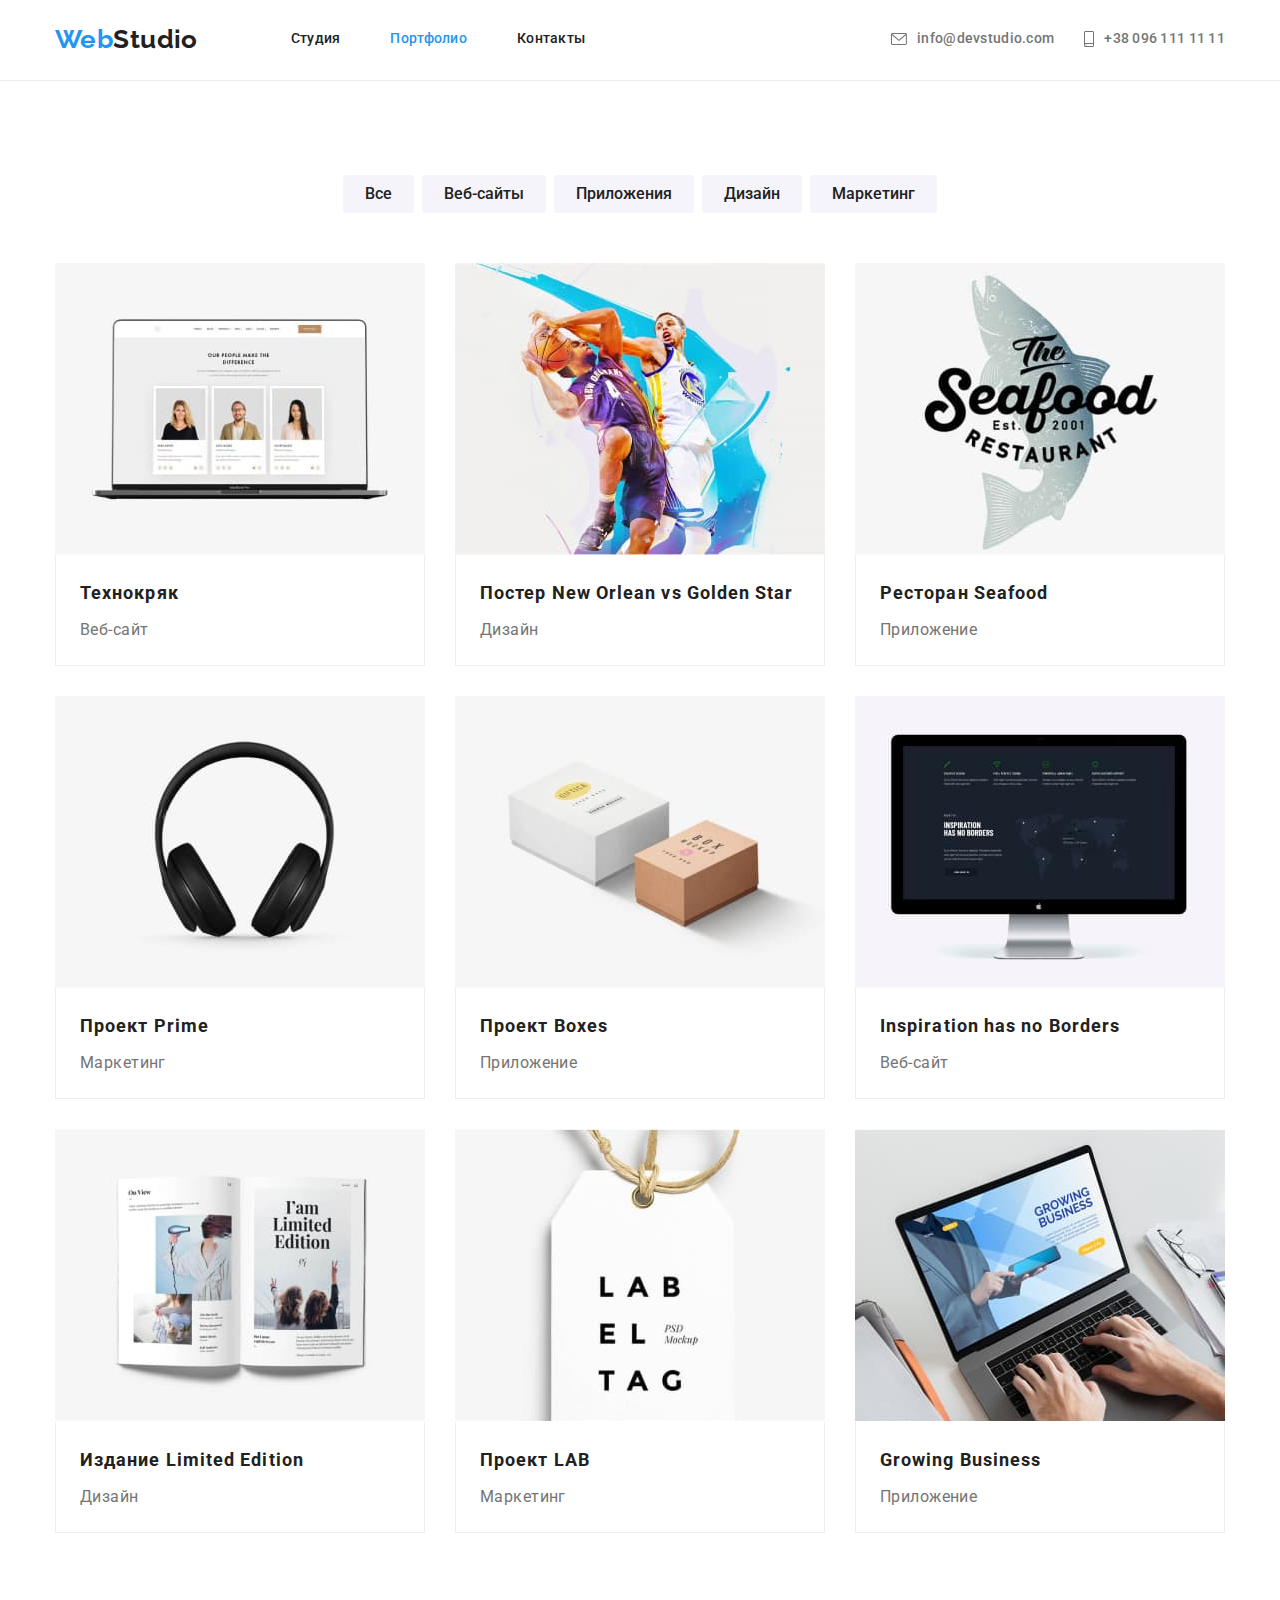
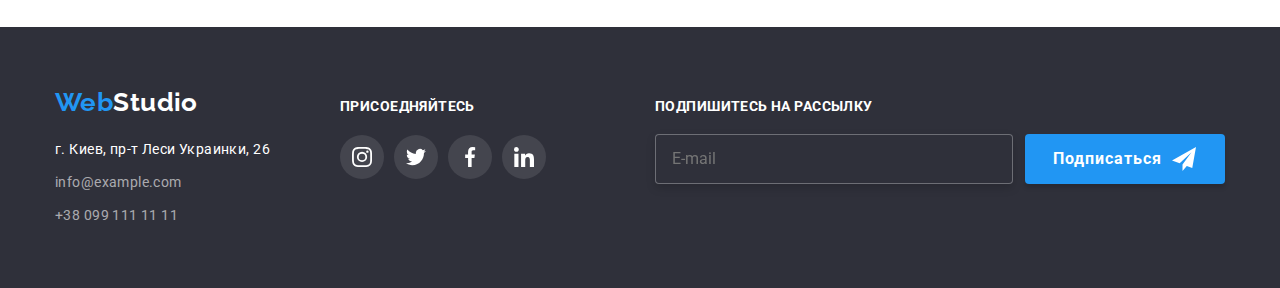
==== portfolio.html @ c21faefc "repo created" ====
<!DOCTYPE html>
<html lang="en">
  <head>
    <meta charset="UTF-8" />
    <meta http-equiv="X-UA-Compatible" content="IE=edge" />
    <meta name="viewport" content="width=device-width, initial-scale=1.0" />
    <title>Portfolio</title>
    <link
      href="https://fonts.googleapis.com/css2?family=Raleway:wght@700&family=Roboto:wght@400;500;700;900&display=swap"
      rel="stylesheet"
    />
    <link rel="preconnect" href="https://fonts.googleapis.com" />
    <link rel="preconnect" href="https://fonts.gstatic.com" crossorigin />
    <!-- Сначала нормализатор -->
    <link
      rel="stylesheet"
      href="https://cdnjs.cloudflare.com/ajax/libs/modern-normalize/1.1.0/modern-normalize.min.css"
    />
    <!-- Потом пользовательсткие стили -->
    <link rel="stylesheet" href="./css/styles.css" />
  </head>

  <body>
    <header class="header brd">
      <div class="intro container">
        <nav class="nav">
          <a class="studio-logo link" href="./index.html"
            ><span class="web-effect">Web</span>Studio</a
          >
          <ul class="list-nav">
            <li class="item-nav">
              <a class="studio-nav link" href="./index.html">Студия</a>
            </li>

            <li class="item-nav">
              <a class="studio-nav link current" href="./portfolio.html">Портфолио</a>
            </li>
            <li class="item-nav"><a class="studio-nav link" href="">Контакты</a></li>
          </ul>
        </nav>

        <ul class="list contacts">
          <li class="item contacts">
            <a href="mailto:info@devstudio.com" class="link contacts pseudo">
              <svg class="link-icon envlp" width="16px" height="12px">
                <use href="./images/svg/webstudio-icons-optimized.svg#icon-envelope"></use></svg
              >info@devstudio.com
            </a>
          </li>

          <li class="item contacts">
            <a href="tel:+380961111111" class="link contacts pseudo">
              <svg class="link-icon smrtphone" width="10px" height="16px">
                <use href="./images/svg/webstudio-icons-optimized.svg#icon-smartphone"></use></svg
              >+38 096 111 11 11
            </a>
          </li>
        </ul>
      </div>
    </header>

    <main>
      <section class="portfolio">
        <div class="container">
          <h1 class="portfolio-title visually-hidden">Projects filter</h1>

          <ul class="projects-filter list">
            <!--Projects Filter-->

            <li class="filter-item">
              <button class="filter-button" type="button">Все</button>
            </li>

            <li class="filter-item">
              <button class="filter-button" type="button">Веб-сайты</button>
            </li>

            <li class="filter-item">
              <button class="filter-button" type="button">Приложения</button>
            </li>

            <li class="filter-item">
              <button class="filter-button" type="button">Дизайн</button>
            </li>

            <li class="filter-item">
              <button class="filter-button" type="button">Маркетинг</button>
            </li>
          </ul>

          <ul class="projects list">
            <!--Projects Portfolio Titles-->

            <li class="item">
              <a href="" class="project-card link">
                <div class="prj-thumb">
                  <img src="./images/projects-links/proj1.jpg" alt="Технокряк" width="370" />
                  <div class="prj-dscrpt">
                    <p>
                      Ресурс предлагает комплексные предложения с разным уровнем функционала и
                      сервисов. Все это позволит посетителю получить исчерпывающие сведения о
                      компании или частном лице.
                    </p>
                  </div>
                </div>

                <div class="card-label">
                  <h2 class="title">Технокряк</h2>
                  <p class="project-unit">Веб-сайт</p>
                </div>
              </a>
            </li>

            <li class="item">
              <a class="project-card link" href="">
                <div class="prj-thumb">
                  <img
                    src="./images/projects-links/proj2.jpg"
                    alt="Постер New Orlean vs Golden Star"
                    width="370"
                  />
                  <div class="prj-dscrpt">
                    <p>
                      Lorem ipsum dolor sit amet consectetur adipisicing elit. Ullam culpa excepturi
                      illum? Nemo perspiciatis labore dicta, mollitia aut ullam atque dolore
                      corrupti odit nisi deleniti cumque tenetur consequuntur in rerum.
                    </p>
                  </div>
                </div>

                <div class="card-label">
                  <h2 class="title">Постер New Orlean vs Golden Star</h2>
                  <p class="project-unit">Дизайн</p>
                </div>
              </a>
            </li>

            <li class="item">
              <a class="project-card link" href="">
                <div class="prj-thumb">
                  <img src="./images/projects-links/proj3.jpg" alt="Ресторан Seafood" width="370" />
                  <div class="prj-dscrpt">
                    <p>
                      Lorem ipsum dolor sit amet consectetur adipisicing elit. Ullam culpa excepturi
                      illum? Nemo perspiciatis labore dicta, mollitia aut ullam atque dolore
                      corrupti odit nisi deleniti cumque tenetur consequuntur in rerum.
                    </p>
                  </div>
                </div>

                <div class="card-label">
                  <h2 class="title">Ресторан Seafood</h2>
                  <p class="project-unit">Приложение</p>
                </div>
              </a>
            </li>

            <li class="item">
              <a class="project-card link" href="">
                <div class="prj-thumb">
                  <img src="./images/projects-links/proj4.jpg" alt="Проект Prime" width="370" />
                  <div class="prj-dscrpt">
                    <p>
                      Lorem ipsum dolor sit amet consectetur adipisicing elit. Ullam culpa excepturi
                      illum? Nemo perspiciatis labore dicta, mollitia aut ullam atque dolore
                      corrupti odit nisi deleniti cumque tenetur consequuntur in rerum.
                    </p>
                  </div>
                </div>

                <div class="card-label">
                  <h2 class="title">Проект Prime</h2>
                  <p class="project-unit">Маркетинг</p>
                </div>
              </a>
            </li>

            <li class="item">
              <a class="project-card link" href="">
                <div class="prj-thumb">
                  <img src="./images/projects-links/proj5.jpg" alt="Проект Boxes" width="370" />
                  <div class="prj-dscrpt">
                    <p>
                      Lorem ipsum dolor sit amet consectetur adipisicing elit. Ullam culpa excepturi
                      illum? Nemo perspiciatis labore dicta, mollitia aut ullam atque dolore
                      corrupti odit nisi deleniti cumque tenetur consequuntur in rerum.
                    </p>
                  </div>
                </div>

                <div class="card-label">
                  <h2 class="title">Проект Boxes</h2>
                  <p class="project-unit">Приложение</p>
                </div>
              </a>
            </li>

            <li class="item">
              <a class="project-card link" href="">
                <div class="prj-thumb">
                  <img
                    src="./images/projects-links/proj6.jpg"
                    alt="Inspiration has no Borders"
                    width="370"
                  />
                  <div class="prj-dscrpt">
                    <p>
                      Lorem ipsum dolor sit amet consectetur adipisicing elit. Ullam culpa excepturi
                      illum? Nemo perspiciatis labore dicta, mollitia aut ullam atque dolore
                      corrupti odit nisi deleniti cumque tenetur consequuntur in rerum.
                    </p>
                  </div>
                </div>

                <div class="card-label">
                  <h2 class="title">Inspiration has no Borders</h2>
                  <p class="project-unit">Веб-сайт</p>
                </div>
              </a>
            </li>

            <li class="item">
              <a class="project-card link" href="">
                <div class="prj-thumb">
                  <img
                    src="./images/projects-links/proj7.jpg"
                    alt="Издание Limited Edition"
                    width="370"
                  />
                  <div class="prj-dscrpt">
                    <p>
                      Lorem ipsum dolor sit amet consectetur adipisicing elit. Ullam culpa excepturi
                      illum? Nemo perspiciatis labore dicta, mollitia aut ullam atque dolore
                      corrupti odit nisi deleniti cumque tenetur consequuntur in rerum.
                    </p>
                  </div>
                </div>

                <div class="card-label">
                  <h2 class="title">Издание Limited Edition</h2>
                  <p class="project-unit">Дизайн</p>
                </div>
              </a>
            </li>

            <li class="item">
              <a class="project-card link" href="">
                <div class="prj-thumb">
                  <img src="./images/projects-links/proj8.jpg" alt="Проект LAB" width="370" />
                  <div class="prj-dscrpt">
                    <p>
                      Lorem ipsum dolor sit amet consectetur adipisicing elit. Ullam culpa excepturi
                      illum? Nemo perspiciatis labore dicta, mollitia aut ullam atque dolore
                      corrupti odit nisi deleniti cumque tenetur consequuntur in rerum.
                    </p>
                  </div>
                </div>

                <div class="card-label">
                  <h2 class="title">Проект LAB</h2>
                  <p class="project-unit">Маркетинг</p>
                </div>
              </a>
            </li>

            <li class="item">
              <a class="project-card link" href="">
                <div class="prj-thumb">
                  <img src="./images/projects-links/proj9.jpg" alt="Growing Business" width="370" />
                  <div class="prj-dscrpt">
                    <p>
                      Lorem ipsum dolor sit amet consectetur adipisicing elit. Ullam culpa excepturi
                      illum? Nemo perspiciatis labore dicta, mollitia aut ullam atque dolore
                      corrupti odit nisi deleniti cumque tenetur consequuntur in rerum.
                    </p>
                  </div>
                </div>

                <div class="card-label">
                  <h2 class="title">Growing Business</h2>
                  <p class="project-unit">Приложение</p>
                </div>
              </a>
            </li>
          </ul>
        </div>
      </section>
    </main>

    <footer class="footer">
      <!--Футер - Наши контакты-->

      <div class="common container">
        <div class="address">
          <a class="studio-logo link" href="./index.html"
            ><span class="web-effect">Web</span>Studio</a
          >
          <address class="footer-address">
            <ul class="list">
              <li class="address-item">
                <a
                  class="studio-address link"
                  href="https://www.google.com/maps/place/бул.+Леси+Украинки,+26,+Киев,+02000"
                  target="_blank"
                  rel="noopener nofollow noreferrer"
                  >г. Киев, пр-т Леси Украинки, 26</a
                >
              </li>
              <li class="address-item">
                <a class="studio-contacts link" href="mailto:info@example.com">info@example.com</a>
              </li>
              <li class="address-item">
                <a class="studio-contacts link" href="tel:+380991111111">+38 099 111 11 11</a>
              </li>
            </ul>
          </address>
        </div>

        <div class="follow">
          <p class="follow-us">присоедняйтесь</p>
          <ul class="list social-netwrk">
            <li class="item social-netwrk">
              <a href="https://www.instagram.com" class="link social-netwrk">
                <svg class="link-icon inst">
                  <use href="./images/svg/webstudio-icons-optimized.svg#icon-instagram"></use>
                </svg>
              </a>
            </li>

            <li class="item social-netwrk">
              <a href="https://twitter.com" class="link social-netwrk">
                <svg class="link-icon twtr">
                  <use href="./images/svg/webstudio-icons-optimized.svg#icon-twitter"></use>
                </svg>
              </a>
            </li>

            <li class="item social-netwrk">
              <a href="https://www.facebook.com" class="link social-netwrk">
                <svg class="link-icon fb">
                  <use href="./images/svg/webstudio-icons-optimized.svg#icon-facebook"></use>
                </svg>
              </a>
            </li>

            <li class="item social-netwrk">
              <a href="https://www.linkedin.com" class="link social-netwrk">
                <svg class="link-icon lnkdin">
                  <use href="./images/svg/webstudio-icons-optimized.svg#icon-linkedin"></use>
                </svg>
              </a>
            </li>
          </ul>
        </div>

        <div class="sbscrb-container">
          <p>Подпишитесь на рассылку</p>

          <form action="javascript:void(0);" class="form-ftr">
            <label class="form-label sbscrb">
              <input
                class="sbscrb-input"
                action="#"
                type="email"
                name="email"
                placeholder="E-mail"
                autocomplete="off"
              />
            </label>

            <button class="order-button sbscrb" type="submit">
              <span class="sbscrb-icon">Подписаться</span>
              <svg class="sbscrb-svg">
                <use href="./images/svg/webstudio-icons-v-2-0-raw.svg#icon-send"></use>
              </svg>
            </button>
          </form>
        </div>
      </div>
    </footer>
    <script src="./js/modal.js"></script>
  </body>
</html>
---- css/styles.css ----
/* Цвет основного текста: #757575 */
/* Цвет титулов: #212121 */
/* Акцент: #2196F3 */
/* Цвет адрессных ссылок: #FFFFFF99 */
/* Основной цвет фона: #FFFFFF */
/* Цвет фона вторичный: #F5F4FA */
/* Минорный цвет фона: #EEEEEE */
/* Цвет фона Hero: #2f303a */
/* Белый: rgba(255, 255, 255, 1) */
/* Цвет фона Footer #2F303A */
/* Цвет фона Header #fff */
/* Цвет рамки хедера #ECECEC */
/* Цвет иконок #AFB1B8 */
/* Dropbox bgc rgba(0, 0, 0, 0.1) */
/* Modal bgc #FFFFFF */

:root {
  --timing-func: cubic-bezier(0.4, 0, 0.2, 1);
  --primary-text-color: #757575;
  --title-text-color: #212121;
  --accent-color: #2196f3;
  --addres-links-color: #ffffff99;
  --basic-backgroud-color: #ffffff;
  --background-color: #f5f4fa;
  --minor-bgc: #eeeeee;
  --hero-bgc: #2f303a;
  --footer-bgc: #2f303a;
  --white-color: #fff;
  --black-color: #212121;
  --header-bgc: #fff;
  --header-border-color: #ececec;
  --portfolio-card-box-nmbr-row: 3;
  --item-gap: 30px;
  --item-border-size: 1px;
  --card-shadow: 0px 1px 1px rgba(0, 0, 0, 0.12), 0px 4px 4px rgba(0, 0, 0, 0.06),
    1px 4px 6px rgba(0, 0, 0, 0.16);
  --team-list-item-shadow: 0px 1px 3px rgba(0, 0, 0, 0.12), 0px 1px 1px rgba(0, 0, 0, 0.14),
    0px 2px 1px rgba(0, 0, 0, 0.2);
  --team-item-n-row: 4;
  --icon-color: #afb1b8;
  --dropbox-bgc: rgba(0, 0, 0, 0.1);
  --modal-bgc: #ffffff;
}
body {
  font-family: 'Roboto', 'Tahoma', sans-serif;
  font-style: normal;
  font-size: 14px;
  letter-spacing: 0.03em;
  color: var(--primary-text-color);
  background-color: var(--basic-backgroud-color);
}
h1,
h2,
h3,
h4,
h5,
h6,
p,
ul {
  margin: 0;
}
h1 {
  margin-bottom: 30px;
}
img {
  display: block;
  max-width: 100%;
  height: auto;
  margin: 0;
}
address {
  font-style: normal;
}
.list {
  list-style: none;
  padding: 0;
  margin: 0;
  display: flex;
}
.link {
  text-decoration: none;
}
.container {
  width: 1200px;
  padding-left: 15px;
  padding-right: 15px;
  margin-left: auto;
  margin-right: auto;
}
.title {
  padding: 0;
  margin: 0;
}
.section-title {
  padding: 0;
  margin: 0;
}
.visually-hidden {
  position: absolute;
  width: 1px;
  height: 1px;
  margin: -1px;
  border: 0;
  padding: 0;
  white-space: nowrap;
  clip-path: inset(100%);
  clip: rect(0 0 0 0);
  overflow: hidden;
}

/* ------------Header------------ */

.brd {
  border-bottom: 1px solid var(--header-border-color);
}
.header {
  padding-top: 24px;
  padding-bottom: 25px;
  position: fixed;
  width: 100%;
  top: 0;
  left: 0;
  background-color: var(--header-bgc);
  z-index: 1;
}

.studio-logo {
  color: var(--black-color);
  font-family: 'Raleway';
  font-style: normal;
  font-weight: 700;
  font-size: 26px;
  line-height: 1.19;
}
.web-effect {
  color: var(--accent-color);
}
.nav {
  display: flex;
}
.nav .list-nav {
  list-style: none;
  display: flex;
  align-items: center;
  margin-left: 93px;
  padding: 0;
}
.studio-nav {
  position: relative;
  display: block;
  color: var(--title-text-color);
  font-weight: 500;
  line-height: 1.14;
  letter-spacing: 0.02em;
  transition: color 250ms cubic-bezier(0.4, 0, 0.2, 1);
}
.studio-nav.current::after {
  content: '';
  display: block;

  position: absolute;
  left: 0;
  bottom: -33px;

  width: 100%;
  height: 4px;
  border-radius: 2px;
  background-color: var(--accent-color);

  transform: scaleX(0);

  animation-name: barScale;
  animation-duration: 1000ms;
  animation-timing-function: cubic-bezier(0.4, 0, 0.2, 1);
  animation-iteration-count: 1;
  animation-direction: normal;
  animation-play-state: running;
  animation-delay: 250ms;
  animation-fill-mode: forwards;
}
@keyframes barScale {
  0% {
    transform: scaleX(0);
  }
  50% {
    transform: scaleX(1.2);
  }
  100% {
    transform: scaleX(1);
  }
}
.studio-nav:hover,
.studio-nav:focus {
  color: var(--accent-color);
}
.studio-nav.current {
  color: var(--accent-color);
}
.nav .item-nav:not(:last-child) {
  margin-right: 50px;
}
.intro.container {
  display: flex;
  align-items: center;
}
.list.contacts {
  display: flex;
  flex-wrap: nowrap;
  width: fit-content;
  margin-left: auto;
}
.list.contacts > .item:not(:last-child) {
  margin-right: 30px;
}
.list.contacts .link {
  display: flex;
  padding: 0;
  align-items: center;
}
.contacts.pseudo {
  color: var(--primary-text-color);
  font-style: normal;
  font-weight: 500;
  line-height: 1.14;
  letter-spacing: 0.02em;
  fill: currentColor;
  transition: color 250ms cubic-bezier(0.4, 0, 0.2, 1);
}
.item.contacts .link-icon {
  margin-right: 10px;
}
.contacts.pseudo:hover,
.contacts.pseudo:focus {
  color: var(--accent-color);
}

/* ------------Principal section - Hero------------ */

.principal-section-title {
  font-weight: 900;
  font-size: 44px;
  line-height: 1.36;
  letter-spacing: 0.06em;
  text-transform: uppercase;
  color: var(--white-color);
}
.order-button {
  background: var(--accent-color);
  font-family: inherit;
  font-style: normal;
  font-weight: 700;
  font-size: 16px;
  line-height: 1.88;
  letter-spacing: 0.06em;
  color: var(--white-color);
  box-shadow: 0px 4px 4px rgba(0, 0, 0, 0.15);
  cursor: pointer;

  min-width: 200px;
  align-items: center;
  text-align: center;
  display: inline-block;
  border: none;
  border-radius: 4px;
  padding: 10px 32px;
}
.principal-section {
  padding: 200px 0px;
}
.overlay {
  background-color: var(--hero-bgc);
  max-width: 1600px;
  min-height: 600px;
  margin-left: auto;
  margin-right: auto;

  background-image: linear-gradient(to right, rgba(47, 48, 58, 0.4), rgba(47, 48, 58, 0.4)),
    url('../images/banner/Img.jpg');
  background-size: cover;
  background-repeat: no-repeat;
  background-position: center;
}
.principal-section .container {
  text-align: center;
}

/* ------------Features - Наши преимущества------------ */

.section.features {
  padding-top: 94px;
  padding-bottom: 94px;
}
.section-title {
  font-weight: 700;
  font-size: 36px;
  line-height: 1.16;
  color: var(--title-text-color);
}
.section-title.visually-hidden,
.portfolio-title.visually-hidden {
  position: absolute;
  width: 1px;
  height: 1px;
  margin: -1px;
  border: 0;
  padding: 0;
  white-space: nowrap;
  clip-path: inset(100%);
  clip: rect(0 0 0 0);
  overflow: hidden;
}
.features .title {
  font-weight: 700;
  font-size: 14px;
  line-height: 1.14;
  text-transform: uppercase;
  color: var(--title-text-color);
}
.features-p-style {
  line-height: 1.71;
  padding: 0;
  margin: 0;
}
.features.list {
  display: flex;
  flex-wrap: wrap;
}
.features.list > .item {
  flex-basis: calc((100% - 90px) / 4);
  height: 251px;
}
.features.list > .item:not(:last-child) {
  margin-right: var(--item-gap);
}
.container-features {
  display: inline-block;
  padding: 25px 100px;
  margin-bottom: 30px;
  background-color: var(--background-color);
  border-radius: 4px;
}
.features .icon-feat {
  width: 70px;
  height: 70px;
}

/* ------------ Tools ------------ */

.profile {
  padding-bottom: 94px;
}
.profile .section-title {
  margin-bottom: 50px;
  text-align: center;
}
.tools .list {
  display: flex;
  flex-wrap: wrap;
}
.tools .list .item {
  width: calc((100% - 60px) / 3);
  margin-right: 30px;
  margin-bottom: 0;
}
.tools .list .item:nth-child(3n) {
  margin-right: 0;
}
.features.list .title {
  margin-bottom: 10px;
}
.prfl-thumb {
  position: relative;
}
.prfl-dscrpt {
  position: absolute;
  bottom: 0;
  left: 0;
  display: flex;
  justify-content: center;
  align-items: center;
  height: 70px;
  width: 100%;
  padding: 0;
  margin: 0;
  font-weight: 700;
  text-transform: uppercase;
  color: var(--white-color);
  background-color: rgba(47, 48, 58, 0.8);
}

/* ------------ Our Team ------------ */

.section.team {
  background-color: var(--background-color);
}
.team .title {
  font-weight: 500;
  font-size: 16px;
  line-height: 1.18;
  color: var(--title-text-color);
}
.team.list > .item {
  background: var(--basic-backgroud-color);
}
.team-unit {
  font-size: 16px;
  line-height: 1.18;
  padding: 0;
  margin: 0px 0px 16px 0px;
}
.section.team {
  padding-top: 94px;
  padding-bottom: 94px;
}
.section.team .section-title {
  text-align: center;
}
.section.team .section-title {
  margin-bottom: 50px;
}
.team .card-label {
  padding-top: 30px;
  padding-bottom: 30px;
}
.team.list {
  display: flex;
  flex-wrap: wrap;
  padding: 0;
}
.team.list > .item {
  box-shadow: var(--team-list-item-shadow);
  border-radius: 0px 0px 4px 4px;
  text-align: center;
}
.team.list > .item:not(:last-child) {
  margin-right: var(--item-gap);
}
.team .title {
  margin-bottom: 10px;
}
.team .card-label {
  display: grid;
  justify-content: center;
}
.team-unit {
  margin-bottom: 16px;
}
.list.social-netwrk {
  display: flex;
  padding: 0;
  width: fit-content;
  height: 44px;
}
.social-netwrk .link-icon {
  width: 20px;
  height: 20px;
}
.item.social-netwrk:not(:last-of-type) {
  margin-right: 10px;
}
.team .link.social-netwrk {
  display: flex;
  justify-content: center;
  align-items: center;
  width: 44px;
  height: 44px;
  border-radius: 50%;
  background-color: var(--basic-backgroud-color);
  color: var(--icon-color);
  fill: currentColor;
  transition: color 250ms cubic-bezier(0.4, 0, 0.2, 1),
    background-color 250ms cubic-bezier(0.4, 0, 0.2, 1), fill 250ms cubic-bezier(0.4, 0, 0.2, 1);
}
.team .link.social-netwrk:hover,
.team .link.social-netwrk:focus {
  background-color: var(--accent-color);
  fill: var(--white-color);
}
.item.social-netwrk:not(:last-of-type) {
  margin-right: 10px;
}

/* ------------ Our Clients ------------ */

.section.clients {
  padding-top: 94px;
  padding-bottom: 94px;
}
.section.clients > .container {
  text-align: center;
}
.clients .section-title {
  margin-bottom: 50px;
}
.clients.list {
  display: flex;
  justify-content: center;
}
.clients.list > .item {
  width: 100%;
}
.clients.list > .item:not(:last-child) {
  margin-right: 30px;
}
.clients-link {
  display: inline-flex;
  justify-content: center;
  align-items: center;
  width: 170px;
  height: 92px;
  border: 1px solid var(--icon-color);
  border-radius: 4px;
  cursor: pointer;
  color: var(--icon-color);
  fill: currentColor;
  transition: color 250ms cubic-bezier(0.4, 0, 0.2, 1),
    border-color 250ms cubic-bezier(0.4, 0, 0.2, 1), fill 250ms cubic-bezier(0.4, 0, 0.2, 1);
}
.clients-link:hover,
.clients-link:focus {
  border-color: var(--accent-color);
  fill: var(--accent-color);
}
.clients.link-icon {
  width: 106px;
  height: 60px;
}

/* ------------ Our Clients ------------ */

.footer {
  padding-top: 60px;
  padding-bottom: 60px;
  background-color: var(--footer-bgc);
}
.common.container {
  display: flex;
  align-items: baseline;
}
.footer .studio-contacts {
  font-style: normal;
  font-weight: 400;
  line-height: 1.71;
  color: var(--addres-links-color);
  transition: color 250ms cubic-bezier(0.4, 0, 0.2, 1);
}
.footer .studio-logo {
  color: var(--white-color);
  display: inline-block;
  margin-bottom: 20px;
}
.footer-address .list {
  display: block;
}
.address-item:not(:last-child) {
  margin-bottom: 9px;
}
.footer .studio-address:hover,
.footer .studio-contacts:hover,
.footer .studio-address:focus,
.footer .studio-contacts:focus {
  color: var(--accent-color);
}
.studio-address {
  font-weight: 400;
  line-height: 1.71;
  color: var(--white-color);
  transition: color 250ms cubic-bezier(0.4, 0, 0.2, 1);
}
.common.container .address {
  margin-right: 70px;
}
.follow-us {
  font-weight: 700;
  line-height: 1.14;
  letter-spacing: 0.03em;
  text-transform: uppercase;
  margin-bottom: 20px;
  color: var(--basic-backgroud-color);
}
.follow .list.social-netwrk {
  display: flex;
  padding: 0;
  width: fit-content;
  height: 44px;
  margin-top: 20px;
}
.follow .link.social-netwrk {
  display: flex;
  justify-content: center;
  align-items: center;
  width: 44px;
  height: 44px;
  border-radius: 50%;

  background-color: #ffffff1a;
  fill: var(--white-color);
  transition: background-color 250ms var(--timing-func);
}
.link.social-netwrk:hover,
.link.social-netwrk:focus {
  background-color: var(--accent-color);
}
.sbscrb-container {
  display: block;
  /* min-width: 570px; */
  margin-right: 0;
  margin-left: auto;
}
.sbscrb-container p {
  margin-bottom: 20px;
  font-weight: 700;
  font-size: 14px;
  line-height: calc(16 / 14);
  letter-spacing: 0.03em;
  text-transform: uppercase;
  color: var(--white-color);
}
.form-ftr {
  display: flex;
  width: 100%;
}

.form-label.sbscrb {
  display: block;
  width: 358px;
  height: 50px;
  margin-bottom: 0;
  font-weight: 400;
  font-size: 16px;
  line-height: calc(20 / 16);
  display: flex;
  align-items: center;
  letter-spacing: 0.03em;
  background-color: var(--footer-bgc);
  color: rgba(255, 255, 255, 0.6);
  border: 1px solid rgba(255, 255, 255, 0.3);
  filter: drop-shadow(0px 4px 4px rgba(0, 0, 0, 0.15));
  border-radius: 4px;
}
.sbscrb-input {
  display: block;
  outline: 0;
  outline-offset: 0;
  border: none;
  padding-left: 16px;
  background-color: inherit;
  color: var(--white-color);
}
.order-button.sbscrb {
  margin-left: 12px;
  padding: 10px 28px;
  display: flex;
  align-items: center;
}
.sbscrb-icon {
  display: inline-block;
  margin-right: 10px;
  padding: 0;
}
.sbscrb-svg {
  width: 24px;
  height: 24px;
}

/* ------------ Portfolio ------------ */

.portfolio {
  padding-top: 94px;
  padding-bottom: 94px;
}
.projects .title {
  font-weight: 700;
  font-size: 18px;
  line-height: 2;
  letter-spacing: 0.06em;
  color: var(--title-text-color);
}
.projects .project-unit {
  font-size: 16px;
  line-height: 1.88;
  color: var(--primary-text-color);
}
.projects-filter.list {
  display: flex;
  justify-content: center;
  margin-bottom: 50px;
}
.filter-item:last-of-type {
  margin-right: 0px;
}
.projects-filter.list > .item:nth-child(5) {
  margin-right: 0;
}
.filter-item {
  margin-right: 8px;
}
.filter-button {
  background-color: rgba(245, 244, 250, 1);
  border: none;
  border-radius: 4px;
  font-family: inherit;
  font-weight: 500;
  font-size: 16px;
  line-height: 1.62;
  text-align: center;
  padding: 6px 22px;
  color: var(--title-text-color);
  cursor: pointer;
  transition: background-color 250ms cubic-bezier(0.4, 0, 0.2, 1),
    box-shadow 250ms cubic-bezier(0.4, 0, 0.2, 1), color 250ms cubic-bezier(0.4, 0, 0.2, 1);
}
.filter-button:hover,
.filter-button:focus {
  background-color: var(--accent-color);
  box-shadow: 0px 3px 1px rgba(0, 0, 0, 0.1), 0px 1px 2px rgba(0, 0, 0, 0.08),
    0px 2px 2px rgba(0, 0, 0, 0.12);
  color: var(--white-color);
}
.projects.list {
  display: flex;
  flex-wrap: wrap;

  margin-right: calc(-1 * var(--item-gap));
  margin-bottom: calc(-1 * var(--item-gap));
}
.projects.list > .item {
  flex-basis: calc(
    (100% / var(--portfolio-card-box-nmbr-row) - (var(--portfolio-card-box-nmbr-row) - 1))
  );
  margin-right: var(--item-gap);
  margin-bottom: var(--item-gap);
}
.projects.list .item .title {
  margin-bottom: 4px;
}
.project-card {
  display: block;
  transition: box-shadow 250ms var(--timing-func);
}
.project-card:hover,
.project-card:focus {
  box-shadow: 0px 1px 1px rgba(0, 0, 0, 0.12), 0px 4px 4px rgba(0, 0, 0, 0.06),
    1px 4px 6px rgba(0, 0, 0, 0.16);
}
.prj-thumb {
  position: relative;
  overflow: hidden;
}
.prj-dscrpt {
  position: absolute;
  width: 100%;
  height: 100%;
  padding: 63px 24px;
  top: 0;
  left: 0;
  background-color: rgba(33, 150, 243, 0.9);

  transform: translateY(100%);
  transition: transform 250ms var(--timing-func);
}
.project-card:hover .prj-dscrpt,
.project-card:focus .prj-dscrpt {
  transform: translateY(0);
}
.prj-dscrpt > p {
  font-size: 18px;
  font-weight: 400;
  line-height: calc(28 / 18);
  color: var(--white-color);
  opacity: 0;
  transition: opacity 250ms var(--timing-func) 250ms;
}
.project-card:hover .prj-dscrpt > p,
.project-card:focus .prj-dscrpt > p {
  opacity: 1;
}
.card-label {
  padding: 20px 24px;
  border: 1px solid var(--minor-bgc);
  border-top: none;
}

/* ------------ Backdrop Modal ------------ */

.backdrop {
  position: fixed;
  top: 0;
  left: 0;
  z-index: 2;

  width: 100%;
  height: 100%;

  background-color: var(--dropbox-bgc);
  opacity: 1;
  transition: opacity 250ms var(--timing-func);
}
.backdrop.is-hidden {
  opacity: 0;
  pointer-events: none;
}
.modal {
  position: absolute;
  top: 50%;
  left: 50%;

  width: 528px;
  height: 581px;
  padding: 40px;

  opacity: 1;
  transform: translate(-50%, -50%) scale(1);
  transition: transform 250ms var(--timing-func), opacity 250ms var(--timing-func);

  box-shadow: 0px 1px 3px rgba(0, 0, 0, 0.12), 0px 1px 1px rgba(0, 0, 0, 0.14),
    0px 2px 1px rgba(0, 0, 0, 0.2);
  border-radius: 4px;
  background-color: var(--modal-bgc);
}
.backdrop.is-hidden .modal {
  opacity: 0;
  transform: translate(-50%, -50%) scale(1.2);
}
.mdl-close {
  position: absolute;
  top: 0;
  right: 0;
  width: 30px;
  height: 30px;
  margin-top: 8px;
  margin-right: 8px;

  display: flex;
  justify-content: center;
  align-items: center;

  border-radius: 50%;
  border: 1px solid rgba(0, 0, 0, 0.1);
  background-color: var(--basic-backgroud-color);
  color: var(--black-color);
  fill: currentColor;
  transition: fill 250ms var(--timing-func);
}
.mdl-close:hover,
.mdl-close:focus {
  fill: var(--accent-color);
  cursor: pointer;
}

/* ------------ Form - Modal ------------ */

.form-mdl {
  height: 100%;
  padding: 0;
  text-align: center;
}
.form-mdl b {
  display: block;
  margin-bottom: 12px;

  font-weight: 700;
  font-size: 20px;
  line-height: 23px;
  text-align: center;
  letter-spacing: 0.03em;
  color: var(--title-text-color);
}
.form-field {
  position: relative;
  display: flex;
  flex-direction: column-reverse;
  margin-bottom: 10px;
}
.form-label {
  margin-bottom: 4px;
  text-align: left;
  font-weight: 400;
  font-size: 12px;
  line-height: calc(14 / 12);
  letter-spacing: 0.01em;
}
.form-input {
  height: 40px;
  padding-left: 42px;
  color: var(--primary-text-color);
  border: 1px solid rgba(33, 33, 33, 0.2);
  border-radius: 4px;
  transition: border 250ms var(--timing-func);
}
.form-field:focus-within .form-input,
.form-field:focus-within .textarea,
.form-field:hover .form-input,
.form-field:hover .textarea {
  outline: 0;
  outline-offset: 0;
  border: 1px solid var(--accent-color);
  border-radius: 4px;
  cursor: pointer;
}
.textarea {
  resize: none;
  width: 100%;
  height: 120px;
  padding: 12px 16px;

  border: 1px solid rgba(33, 33, 33, 0.2);
  border-radius: 4px;
  transition: border 250ms var(--timing-func);
}
.form-icon {
  position: absolute;
  top: 50%;
  left: 12px;
  display: inline-block;
  color: var(--black-color);
  fill: currentColor;
  transition: fill 250ms var(--timing-func);
}
.form-svg {
  width: 18px;
  height: 18px;
}
.form-field:focus-within > .form-icon,
.form-field:hover > .form-icon {
  fill: var(--accent-color);
}
.chckbx {
  display: flex;
  flex-direction: row;
  justify-content: end;
  align-items: center;
  margin-left: auto;
  margin-right: auto;
  margin-bottom: 30px;
  padding: 0;
  width: 423px;

  font-family: 'Roboto';
  font-style: normal;
  font-weight: 400;
  font-size: 14px;
  line-height: calc(24 / 14);
  letter-spacing: 0.03em;
  color: var(--primary-text-color);
}
.checkbox {
  position: absolute;
  appearance: none;

  position: absolute;
  width: 1px;
  height: 1px;
  margin: -1px;
  border: 0;
  padding: 0;
  white-space: nowrap;
  clip-path: inset(100%);
  clip: rect(0 0 0 0);
  overflow: hidden;
}
.arg-link {
  outline: 0;
  outline-offset: 0;
  text-decoration-line: underline;
  color: var(--accent-color);
  margin-left: 4px;
}
.checkbox-agr {
  opacity: 0.6;
  transition: opacity 250ms var(--timing-func);
}
.checkbox:focus-within + .checkbox-agr,
.checkbox:hover + .checkbox-agr {
  opacity: 1;
  cursor: pointer;
}
.checkbox-icon {
  position: absolute;
  top: 4px;
  left: 0;
  display: inline-block;
  margin-right: 8px;
  width: 16px;
  height: 15px;
  background-image: url("data:image/svg+xml,%3Csvg width='16' height='15' xmlns='http://www.w3.org/2000/svg'%3E%3Cpath d='M14.222 1.667v11.666H1.778V1.667h12.444Zm0-1.667H1.778C.8 0 0 .75 0 1.667v11.666C0 14.25.8 15 1.778 15h12.444C15.2 15 16 14.25 16 13.333V1.667C16 .75 15.2 0 14.222 0Z'/%3E%3C/svg%3E");
  background-position: center;
  background-size: contain;
  background-origin: content-box;
  transition: background-color 250ms var(--timing-func), background-image 250ms var(--timing-func);
}
.checkbox:focus-within ~ .checkbox-icon,
.checkbox:hover ~ .checkbox-icon {
  background-image: url("data:image/svg+xml,%3Csvg width='16' height='15' fill='none' xmlns='http://www.w3.org/2000/svg'%3E%3Cpath d='M14.222 1.667v11.666H1.778V1.667h12.444Zm0-1.667H1.778C.8 0 0 .75 0 1.667v11.666C0 14.25.8 15 1.778 15h12.444C15.2 15 16 14.25 16 13.333V1.667C16 .75 15.2 0 14.222 0Z' fill='%232196F3'/%3E%3C/svg%3E");
  background-position: center;
  background-size: contain;
  background-origin: content-box;
  cursor: pointer;
}
.checkbox:checked ~ .checkbox-icon {
  background-color: var(--accent-color);
  background-image: url("data:image/svg+xml,%3Csvg width='15' height='15' fill='none' xmlns='http://www.w3.org/2000/svg'%3E%3Cpath d='m2.957 7.752-.069-.066-.069.065-.888.842-.076.072.076.073 3.496 3.334.069.066.069-.066 7.504-7.158.076-.073-.076-.072-.882-.841-.069-.066-.069.066-6.553 6.246-2.539-2.422Z' fill='%23fff' stroke='%23fff' stroke-width='.2'/%3E%3C/svg%3E");
  background-position: center;
  background-size: contain;
  border-radius: 2px;
}
.order-button.agr {
  opacity: 0.6;
  transition: opacity 250ms var(--timing-func);
}
.order-button.agr:focus,
.order-button.agr:hover {
  outline: 0;
  outline-offset: 0;
  opacity: 1;
  cursor: pointer;
}
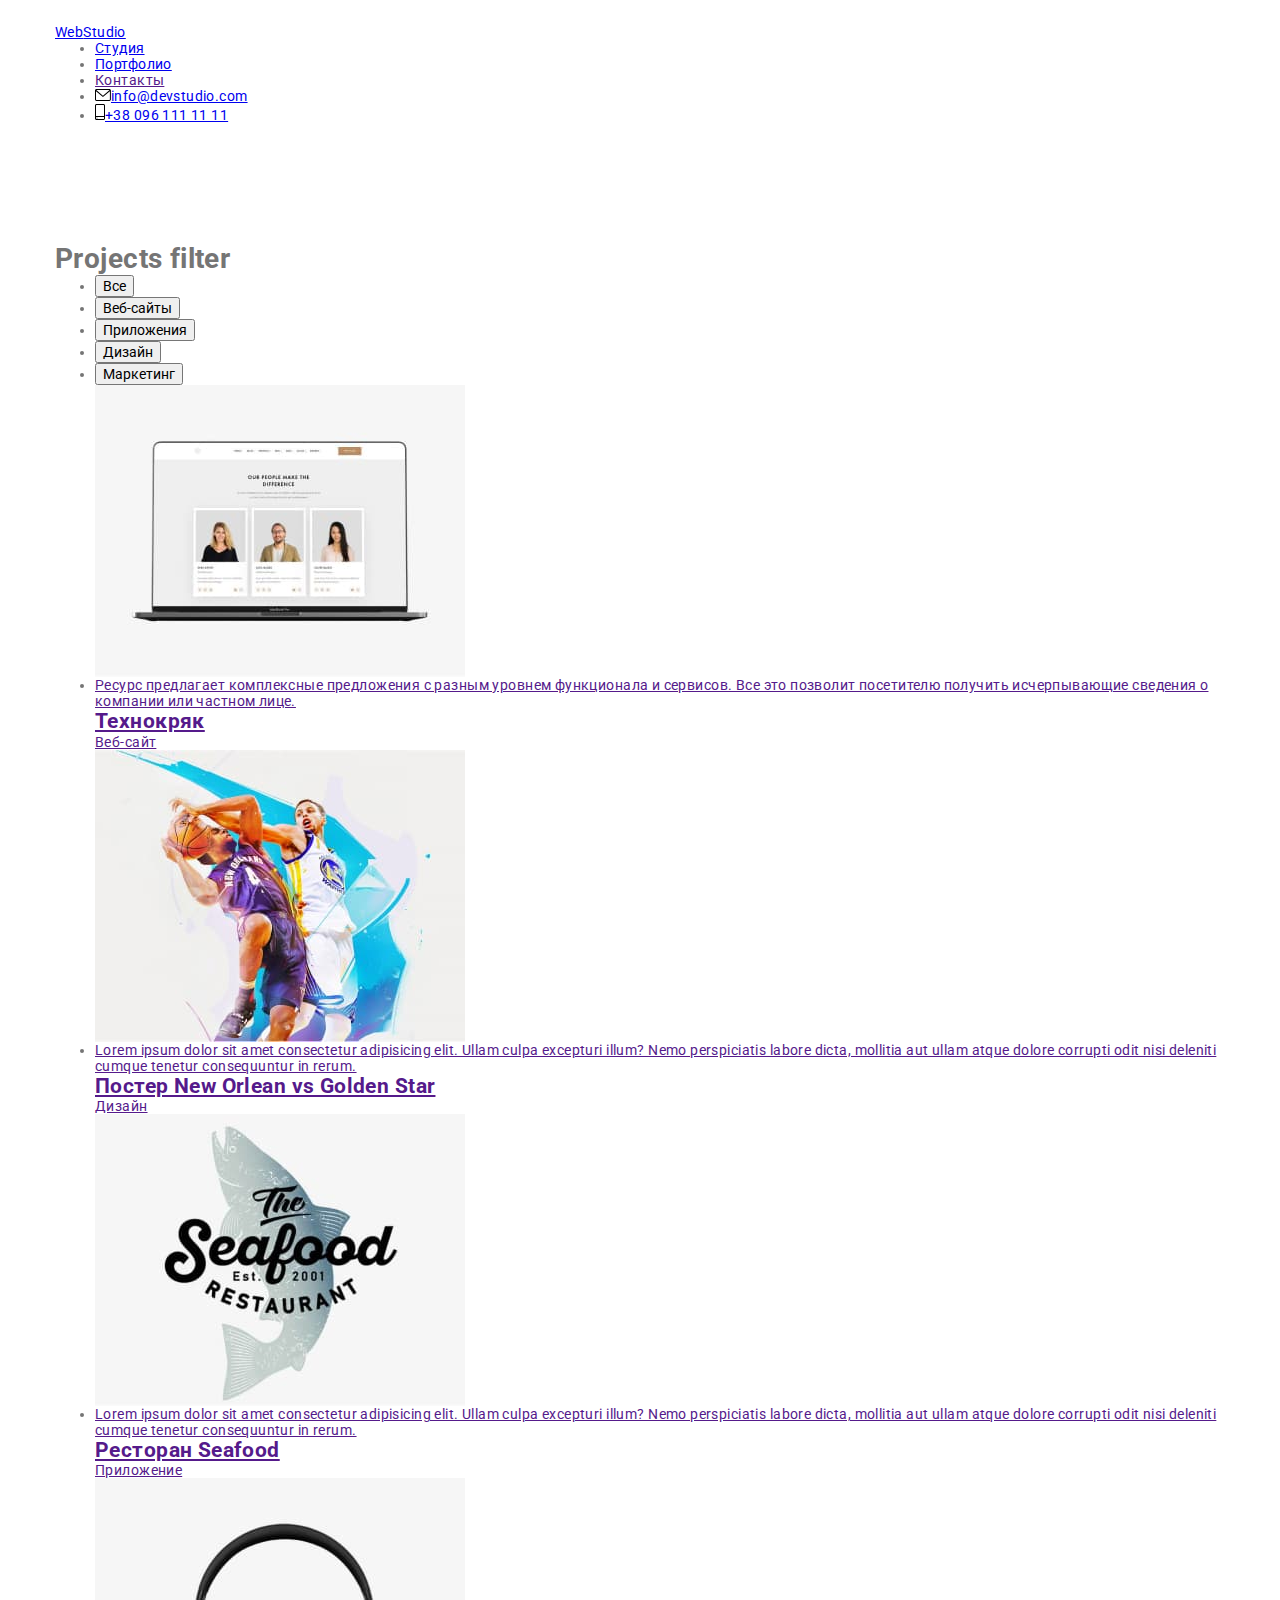
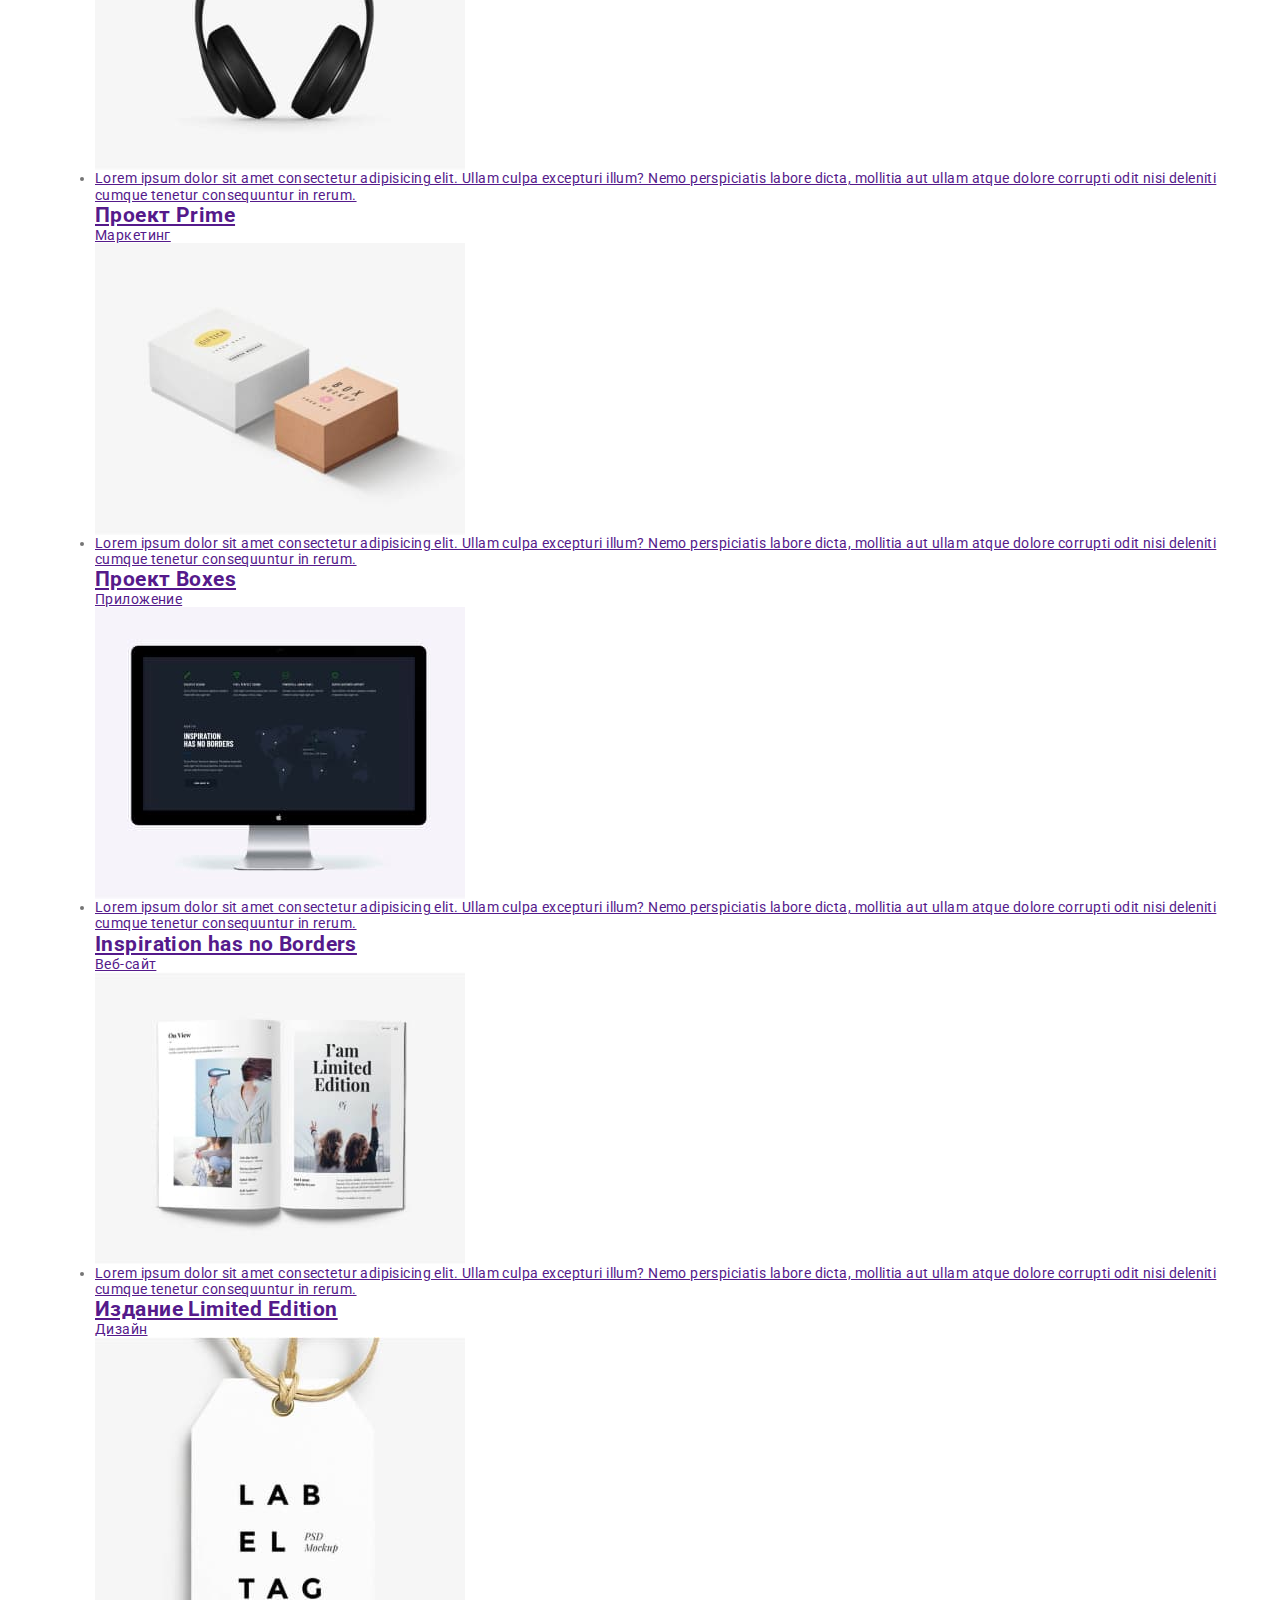
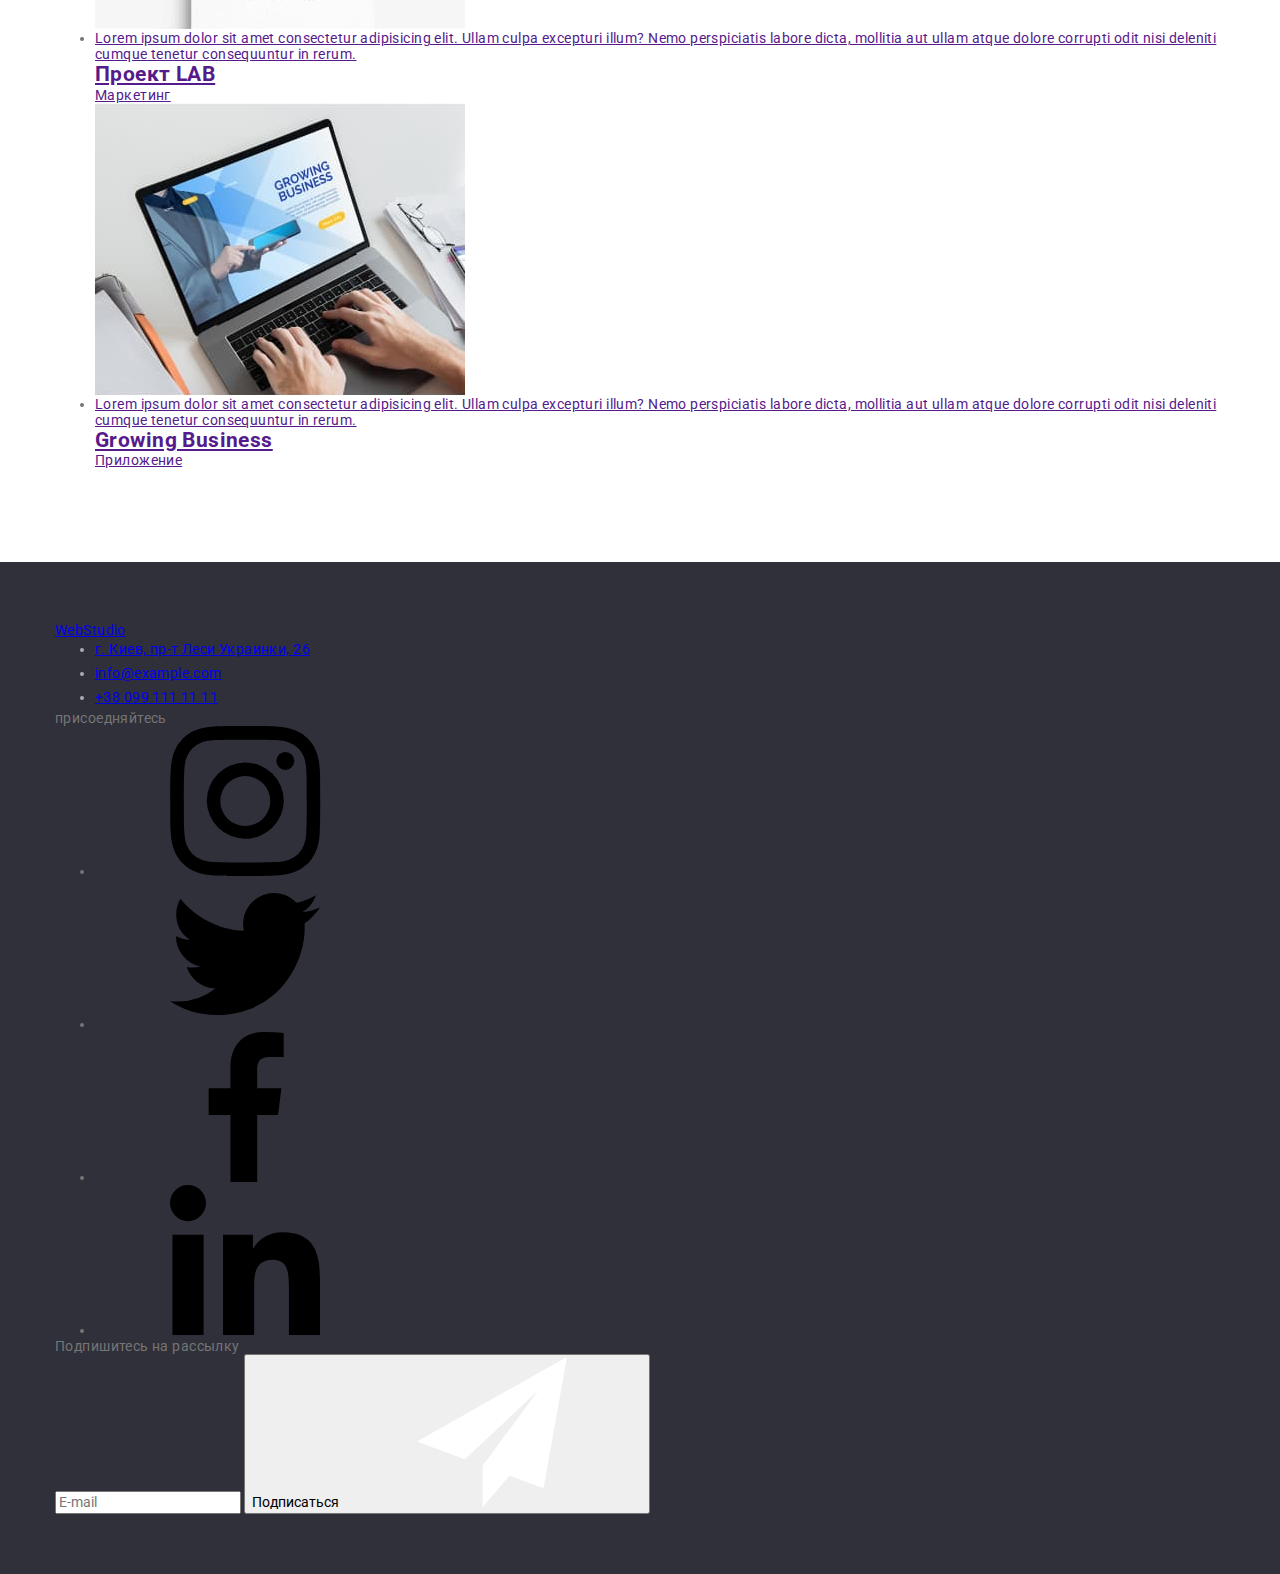
==== commit 68ef245b: "BEM names added" ====
--- a/portfolio.html
+++ b/portfolio.html
@@ -21,7 +21,49 @@
   </head>
 
   <body>
-    <header class="header brd">
+    <!-- Header -->
+
+    <header class="header">
+      <div class="container header__container">
+        <nav class="site-nav">
+          <a class="logo site-nav__logo" href="./index.html"
+            ><span class="logo__accent">Web</span>Studio</a
+          >
+          <ul class="site-nav__list">
+            <li class="site-nav__item">
+              <a class="site-nav__link site-nav__link--active" href="./index.html">Студия</a>
+            </li>
+
+            <li class="site-nav__item">
+              <a class="site-nav__link" href="./portfolio.html">Портфолио</a>
+            </li>
+            <li class="site-nav__item">
+              <a class="site-nav__link" href="">Контакты</a>
+            </li>
+          </ul>
+        </nav>
+
+        <ul class="studio-contacts header__studio-contacts">
+          <li class="studio-contacts__item">
+            <a href="mailto:info@devstudio.com" class="studio-contacts__link">
+              <svg class="studio-contacts__icon" width="16px" height="12px">
+                <use href="./images/svg/webstudio-icons-optimized.svg#icon-envelope"></use></svg
+              >info@devstudio.com
+            </a>
+          </li>
+
+          <li class="studio-contacts__item">
+            <a href="tel:+380961111111" class="studio-contacts__link">
+              <svg class="studio-contacts__icon" width="10px" height="16px">
+                <use href="./images/svg/webstudio-icons-optimized.svg#icon-smartphone"></use></svg
+              >+38 096 111 11 11
+            </a>
+          </li>
+        </ul>
+      </div>
+    </header>
+
+    <!-- <header class="header brd">
       <div class="intro container">
         <nav class="nav">
           <a class="studio-logo link" href="./index.html"
@@ -57,46 +99,48 @@
           </li>
         </ul>
       </div>
-    </header>
+    </header> -->
 
     <main>
-      <section class="portfolio">
-        <div class="container">
-          <h1 class="portfolio-title visually-hidden">Projects filter</h1>
-
-          <ul class="projects-filter list">
+      <!-- Portfolio -->
+
+      <section class="section portfolio">
+        <div class="container portfolio__container">
+          <h1 class="title section__title section__title--visually-hidden">Projects filter</h1>
+
+          <ul class="projects-filter">
             <!--Projects Filter-->
 
-            <li class="filter-item">
-              <button class="filter-button" type="button">Все</button>
-            </li>
-
-            <li class="filter-item">
-              <button class="filter-button" type="button">Веб-сайты</button>
-            </li>
-
-            <li class="filter-item">
-              <button class="filter-button" type="button">Приложения</button>
-            </li>
-
-            <li class="filter-item">
-              <button class="filter-button" type="button">Дизайн</button>
-            </li>
-
-            <li class="filter-item">
-              <button class="filter-button" type="button">Маркетинг</button>
+            <li class="projects-filter__item">
+              <button class="button projects-filter__button" type="button">Все</button>
+            </li>
+
+            <li class="projects-filter__item">
+              <button class="button projects-filter__button" type="button">Веб-сайты</button>
+            </li>
+
+            <li class="projects-filter__item">
+              <button class="button projects-filter__button" type="button">Приложения</button>
+            </li>
+
+            <li class="projects-filter__item">
+              <button class="button projects-filter__button" type="button">Дизайн</button>
+            </li>
+
+            <li class="projects-filter__item">
+              <button class="button projects-filter__button" type="button">Маркетинг</button>
             </li>
           </ul>
 
-          <ul class="projects list">
+          <ul class="projects">
             <!--Projects Portfolio Titles-->
 
-            <li class="item">
-              <a href="" class="project-card link">
-                <div class="prj-thumb">
+            <li class="projects__item">
+              <a href="" class="projects__link">
+                <div class="projects__thumb">
                   <img src="./images/projects-links/proj1.jpg" alt="Технокряк" width="370" />
-                  <div class="prj-dscrpt">
-                    <p>
+                  <div class="projects__dscrpt">
+                    <p class="projects__text">
                       Ресурс предлагает комплексные предложения с разным уровнем функционала и
                       сервисов. Все это позволит посетителю получить исчерпывающие сведения о
                       компании или частном лице.
@@ -104,191 +148,505 @@
                   </div>
                 </div>
 
-                <div class="card-label">
-                  <h2 class="title">Технокряк</h2>
-                  <p class="project-unit">Веб-сайт</p>
-                </div>
-              </a>
-            </li>
-
-            <li class="item">
-              <a class="project-card link" href="">
-                <div class="prj-thumb">
+                <div class="projects__label">
+                  <h2 class="projects__title">Технокряк</h2>
+                  <p class="projects__division">Веб-сайт</p>
+                </div>
+              </a>
+            </li>
+
+            <li class="projects__item">
+              <a class="projects__link" href="">
+                <div class="projects__thumb">
                   <img
                     src="./images/projects-links/proj2.jpg"
                     alt="Постер New Orlean vs Golden Star"
                     width="370"
                   />
-                  <div class="prj-dscrpt">
-                    <p>
-                      Lorem ipsum dolor sit amet consectetur adipisicing elit. Ullam culpa excepturi
-                      illum? Nemo perspiciatis labore dicta, mollitia aut ullam atque dolore
-                      corrupti odit nisi deleniti cumque tenetur consequuntur in rerum.
-                    </p>
-                  </div>
-                </div>
-
-                <div class="card-label">
-                  <h2 class="title">Постер New Orlean vs Golden Star</h2>
-                  <p class="project-unit">Дизайн</p>
-                </div>
-              </a>
-            </li>
-
-            <li class="item">
-              <a class="project-card link" href="">
-                <div class="prj-thumb">
+                  <div class="projects__dscrpt">
+                    <p class="projects__text">
+                      Lorem ipsum dolor sit amet consectetur adipisicing elit. Ullam culpa excepturi
+                      illum? Nemo perspiciatis labore dicta, mollitia aut ullam atque dolore
+                      corrupti odit nisi deleniti cumque tenetur consequuntur in rerum.
+                    </p>
+                  </div>
+                </div>
+
+                <div class="projects__label">
+                  <h2 class="projects__title">Постер New Orlean vs Golden Star</h2>
+                  <p class="projects__division">Дизайн</p>
+                </div>
+              </a>
+            </li>
+
+            <li class="projects__item">
+              <a class="projects__link" href="">
+                <div class="projects__thumb">
                   <img src="./images/projects-links/proj3.jpg" alt="Ресторан Seafood" width="370" />
-                  <div class="prj-dscrpt">
-                    <p>
-                      Lorem ipsum dolor sit amet consectetur adipisicing elit. Ullam culpa excepturi
-                      illum? Nemo perspiciatis labore dicta, mollitia aut ullam atque dolore
-                      corrupti odit nisi deleniti cumque tenetur consequuntur in rerum.
-                    </p>
-                  </div>
-                </div>
-
-                <div class="card-label">
-                  <h2 class="title">Ресторан Seafood</h2>
-                  <p class="project-unit">Приложение</p>
-                </div>
-              </a>
-            </li>
-
-            <li class="item">
-              <a class="project-card link" href="">
-                <div class="prj-thumb">
+                  <div class="projects__dscrpt">
+                    <p class="projects__text">
+                      Lorem ipsum dolor sit amet consectetur adipisicing elit. Ullam culpa excepturi
+                      illum? Nemo perspiciatis labore dicta, mollitia aut ullam atque dolore
+                      corrupti odit nisi deleniti cumque tenetur consequuntur in rerum.
+                    </p>
+                  </div>
+                </div>
+
+                <div class="projects__label">
+                  <h2 class="projects__title">Ресторан Seafood</h2>
+                  <p class="projects__division">Приложение</p>
+                </div>
+              </a>
+            </li>
+
+            <li class="projects__item">
+              <a class="projects__link" href="">
+                <div class="projects__thumb">
                   <img src="./images/projects-links/proj4.jpg" alt="Проект Prime" width="370" />
-                  <div class="prj-dscrpt">
-                    <p>
-                      Lorem ipsum dolor sit amet consectetur adipisicing elit. Ullam culpa excepturi
-                      illum? Nemo perspiciatis labore dicta, mollitia aut ullam atque dolore
-                      corrupti odit nisi deleniti cumque tenetur consequuntur in rerum.
-                    </p>
-                  </div>
-                </div>
-
-                <div class="card-label">
-                  <h2 class="title">Проект Prime</h2>
-                  <p class="project-unit">Маркетинг</p>
-                </div>
-              </a>
-            </li>
-
-            <li class="item">
-              <a class="project-card link" href="">
-                <div class="prj-thumb">
+                  <div class="projects__dscrpt">
+                    <p class="projects__text">
+                      Lorem ipsum dolor sit amet consectetur adipisicing elit. Ullam culpa excepturi
+                      illum? Nemo perspiciatis labore dicta, mollitia aut ullam atque dolore
+                      corrupti odit nisi deleniti cumque tenetur consequuntur in rerum.
+                    </p>
+                  </div>
+                </div>
+
+                <div class="projects__label">
+                  <h2 class="projects__title">Проект Prime</h2>
+                  <p class="projects__division">Маркетинг</p>
+                </div>
+              </a>
+            </li>
+
+            <li class="projects__item">
+              <a class="projects__link" href="">
+                <div class="projects__thumb">
                   <img src="./images/projects-links/proj5.jpg" alt="Проект Boxes" width="370" />
-                  <div class="prj-dscrpt">
-                    <p>
-                      Lorem ipsum dolor sit amet consectetur adipisicing elit. Ullam culpa excepturi
-                      illum? Nemo perspiciatis labore dicta, mollitia aut ullam atque dolore
-                      corrupti odit nisi deleniti cumque tenetur consequuntur in rerum.
-                    </p>
-                  </div>
-                </div>
-
-                <div class="card-label">
-                  <h2 class="title">Проект Boxes</h2>
-                  <p class="project-unit">Приложение</p>
-                </div>
-              </a>
-            </li>
-
-            <li class="item">
-              <a class="project-card link" href="">
-                <div class="prj-thumb">
+                  <div class="projects__dscrpt">
+                    <p class="projects__text">
+                      Lorem ipsum dolor sit amet consectetur adipisicing elit. Ullam culpa excepturi
+                      illum? Nemo perspiciatis labore dicta, mollitia aut ullam atque dolore
+                      corrupti odit nisi deleniti cumque tenetur consequuntur in rerum.
+                    </p>
+                  </div>
+                </div>
+
+                <div class="projects__label">
+                  <h2 class="projects__title">Проект Boxes</h2>
+                  <p class="projects__division">Приложение</p>
+                </div>
+              </a>
+            </li>
+
+            <li class="projects__item">
+              <a class="projects__link" href="">
+                <div class="projects__thumb">
                   <img
                     src="./images/projects-links/proj6.jpg"
                     alt="Inspiration has no Borders"
                     width="370"
                   />
-                  <div class="prj-dscrpt">
-                    <p>
-                      Lorem ipsum dolor sit amet consectetur adipisicing elit. Ullam culpa excepturi
-                      illum? Nemo perspiciatis labore dicta, mollitia aut ullam atque dolore
-                      corrupti odit nisi deleniti cumque tenetur consequuntur in rerum.
-                    </p>
-                  </div>
-                </div>
-
-                <div class="card-label">
-                  <h2 class="title">Inspiration has no Borders</h2>
-                  <p class="project-unit">Веб-сайт</p>
-                </div>
-              </a>
-            </li>
-
-            <li class="item">
-              <a class="project-card link" href="">
-                <div class="prj-thumb">
+                  <div class="projects__dscrpt">
+                    <p class="projects__text">
+                      Lorem ipsum dolor sit amet consectetur adipisicing elit. Ullam culpa excepturi
+                      illum? Nemo perspiciatis labore dicta, mollitia aut ullam atque dolore
+                      corrupti odit nisi deleniti cumque tenetur consequuntur in rerum.
+                    </p>
+                  </div>
+                </div>
+
+                <div class="projects__label">
+                  <h2 class="projects__title">Inspiration has no Borders</h2>
+                  <p class="projects__division">Веб-сайт</p>
+                </div>
+              </a>
+            </li>
+
+            <li class="projects__item">
+              <a class="projects__link" href="">
+                <div class="projects__thumb">
                   <img
                     src="./images/projects-links/proj7.jpg"
                     alt="Издание Limited Edition"
                     width="370"
                   />
-                  <div class="prj-dscrpt">
-                    <p>
-                      Lorem ipsum dolor sit amet consectetur adipisicing elit. Ullam culpa excepturi
-                      illum? Nemo perspiciatis labore dicta, mollitia aut ullam atque dolore
-                      corrupti odit nisi deleniti cumque tenetur consequuntur in rerum.
-                    </p>
-                  </div>
-                </div>
-
-                <div class="card-label">
-                  <h2 class="title">Издание Limited Edition</h2>
-                  <p class="project-unit">Дизайн</p>
-                </div>
-              </a>
-            </li>
-
-            <li class="item">
-              <a class="project-card link" href="">
-                <div class="prj-thumb">
+                  <div class="projects__dscrpt">
+                    <p class="projects__text">
+                      Lorem ipsum dolor sit amet consectetur adipisicing elit. Ullam culpa excepturi
+                      illum? Nemo perspiciatis labore dicta, mollitia aut ullam atque dolore
+                      corrupti odit nisi deleniti cumque tenetur consequuntur in rerum.
+                    </p>
+                  </div>
+                </div>
+
+                <div class="projects__label">
+                  <h2 class="projects__title">Издание Limited Edition</h2>
+                  <p class="projects__division">Дизайн</p>
+                </div>
+              </a>
+            </li>
+
+            <li class="projects__item">
+              <a class="projects__link" href="">
+                <div class="projects__thumb">
                   <img src="./images/projects-links/proj8.jpg" alt="Проект LAB" width="370" />
-                  <div class="prj-dscrpt">
-                    <p>
-                      Lorem ipsum dolor sit amet consectetur adipisicing elit. Ullam culpa excepturi
-                      illum? Nemo perspiciatis labore dicta, mollitia aut ullam atque dolore
-                      corrupti odit nisi deleniti cumque tenetur consequuntur in rerum.
-                    </p>
-                  </div>
-                </div>
-
-                <div class="card-label">
-                  <h2 class="title">Проект LAB</h2>
-                  <p class="project-unit">Маркетинг</p>
-                </div>
-              </a>
-            </li>
-
-            <li class="item">
-              <a class="project-card link" href="">
-                <div class="prj-thumb">
+                  <div class="projects__dscrpt">
+                    <p class="projects__text">
+                      Lorem ipsum dolor sit amet consectetur adipisicing elit. Ullam culpa excepturi
+                      illum? Nemo perspiciatis labore dicta, mollitia aut ullam atque dolore
+                      corrupti odit nisi deleniti cumque tenetur consequuntur in rerum.
+                    </p>
+                  </div>
+                </div>
+
+                <div class="projects__label">
+                  <h2 class="projects__title">Проект LAB</h2>
+                  <p class="projects__division">Маркетинг</p>
+                </div>
+              </a>
+            </li>
+
+            <li class="projects__item">
+              <a class="projects__link" href="">
+                <div class="pprojects__thumb">
                   <img src="./images/projects-links/proj9.jpg" alt="Growing Business" width="370" />
-                  <div class="prj-dscrpt">
-                    <p>
-                      Lorem ipsum dolor sit amet consectetur adipisicing elit. Ullam culpa excepturi
-                      illum? Nemo perspiciatis labore dicta, mollitia aut ullam atque dolore
-                      corrupti odit nisi deleniti cumque tenetur consequuntur in rerum.
-                    </p>
-                  </div>
-                </div>
-
-                <div class="card-label">
-                  <h2 class="title">Growing Business</h2>
-                  <p class="project-unit">Приложение</p>
+                  <div class="projects__dscrpt">
+                    <p class="projects__text">
+                      Lorem ipsum dolor sit amet consectetur adipisicing elit. Ullam culpa excepturi
+                      illum? Nemo perspiciatis labore dicta, mollitia aut ullam atque dolore
+                      corrupti odit nisi deleniti cumque tenetur consequuntur in rerum.
+                    </p>
+                  </div>
+                </div>
+
+                <div class="projects__label">
+                  <h2 class="projects__title">Growing Business</h2>
+                  <p class="projects__division">Приложение</p>
                 </div>
               </a>
             </li>
           </ul>
         </div>
       </section>
+
+      <!-- <section class="portfolio">
+        <div class="container">
+          <h1 class="portfolio-title visually-hidden">Projects filter</h1>
+
+          <ul class="projects-filter list">
+
+            <li class="filter-item">
+              <button class="filter-button" type="button">Все</button>
+            </li>
+
+            <li class="filter-item">
+              <button class="filter-button" type="button">Веб-сайты</button>
+            </li>
+
+            <li class="filter-item">
+              <button class="filter-button" type="button">Приложения</button>
+            </li>
+
+            <li class="filter-item">
+              <button class="filter-button" type="button">Дизайн</button>
+            </li>
+
+            <li class="filter-item">
+              <button class="filter-button" type="button">Маркетинг</button>
+            </li>
+          </ul>
+
+          <ul class="projects list">
+
+            <li class="item">
+              <a href="" class="project-card link">
+                <div class="prj-thumb">
+                  <img src="./images/projects-links/proj1.jpg" alt="Технокряк" width="370" />
+                  <div class="prj-dscrpt">
+                    <p>
+                      Ресурс предлагает комплексные предложения с разным уровнем функционала и
+                      сервисов. Все это позволит посетителю получить исчерпывающие сведения о
+                      компании или частном лице.
+                    </p>
+                  </div>
+                </div>
+
+                <div class="card-label">
+                  <h2 class="title">Технокряк</h2>
+                  <p class="project-unit">Веб-сайт</p>
+                </div>
+              </a>
+            </li>
+
+            <li class="item">
+              <a class="project-card link" href="">
+                <div class="prj-thumb">
+                  <img
+                    src="./images/projects-links/proj2.jpg"
+                    alt="Постер New Orlean vs Golden Star"
+                    width="370"
+                  />
+                  <div class="prj-dscrpt">
+                    <p>
+                      Lorem ipsum dolor sit amet consectetur adipisicing elit. Ullam culpa excepturi
+                      illum? Nemo perspiciatis labore dicta, mollitia aut ullam atque dolore
+                      corrupti odit nisi deleniti cumque tenetur consequuntur in rerum.
+                    </p>
+                  </div>
+                </div>
+
+                <div class="card-label">
+                  <h2 class="title">Постер New Orlean vs Golden Star</h2>
+                  <p class="project-unit">Дизайн</p>
+                </div>
+              </a>
+            </li>
+
+            <li class="item">
+              <a class="project-card link" href="">
+                <div class="prj-thumb">
+                  <img src="./images/projects-links/proj3.jpg" alt="Ресторан Seafood" width="370" />
+                  <div class="prj-dscrpt">
+                    <p>
+                      Lorem ipsum dolor sit amet consectetur adipisicing elit. Ullam culpa excepturi
+                      illum? Nemo perspiciatis labore dicta, mollitia aut ullam atque dolore
+                      corrupti odit nisi deleniti cumque tenetur consequuntur in rerum.
+                    </p>
+                  </div>
+                </div>
+
+                <div class="card-label">
+                  <h2 class="title">Ресторан Seafood</h2>
+                  <p class="project-unit">Приложение</p>
+                </div>
+              </a>
+            </li>
+
+            <li class="item">
+              <a class="project-card link" href="">
+                <div class="prj-thumb">
+                  <img src="./images/projects-links/proj4.jpg" alt="Проект Prime" width="370" />
+                  <div class="prj-dscrpt">
+                    <p>
+                      Lorem ipsum dolor sit amet consectetur adipisicing elit. Ullam culpa excepturi
+                      illum? Nemo perspiciatis labore dicta, mollitia aut ullam atque dolore
+                      corrupti odit nisi deleniti cumque tenetur consequuntur in rerum.
+                    </p>
+                  </div>
+                </div>
+
+                <div class="card-label">
+                  <h2 class="title">Проект Prime</h2>
+                  <p class="project-unit">Маркетинг</p>
+                </div>
+              </a>
+            </li>
+
+            <li class="item">
+              <a class="project-card link" href="">
+                <div class="prj-thumb">
+                  <img src="./images/projects-links/proj5.jpg" alt="Проект Boxes" width="370" />
+                  <div class="prj-dscrpt">
+                    <p>
+                      Lorem ipsum dolor sit amet consectetur adipisicing elit. Ullam culpa excepturi
+                      illum? Nemo perspiciatis labore dicta, mollitia aut ullam atque dolore
+                      corrupti odit nisi deleniti cumque tenetur consequuntur in rerum.
+                    </p>
+                  </div>
+                </div>
+
+                <div class="card-label">
+                  <h2 class="title">Проект Boxes</h2>
+                  <p class="project-unit">Приложение</p>
+                </div>
+              </a>
+            </li>
+
+            <li class="item">
+              <a class="project-card link" href="">
+                <div class="prj-thumb">
+                  <img
+                    src="./images/projects-links/proj6.jpg"
+                    alt="Inspiration has no Borders"
+                    width="370"
+                  />
+                  <div class="prj-dscrpt">
+                    <p>
+                      Lorem ipsum dolor sit amet consectetur adipisicing elit. Ullam culpa excepturi
+                      illum? Nemo perspiciatis labore dicta, mollitia aut ullam atque dolore
+                      corrupti odit nisi deleniti cumque tenetur consequuntur in rerum.
+                    </p>
+                  </div>
+                </div>
+
+                <div class="card-label">
+                  <h2 class="title">Inspiration has no Borders</h2>
+                  <p class="project-unit">Веб-сайт</p>
+                </div>
+              </a>
+            </li>
+
+            <li class="item">
+              <a class="project-card link" href="">
+                <div class="prj-thumb">
+                  <img
+                    src="./images/projects-links/proj7.jpg"
+                    alt="Издание Limited Edition"
+                    width="370"
+                  />
+                  <div class="prj-dscrpt">
+                    <p>
+                      Lorem ipsum dolor sit amet consectetur adipisicing elit. Ullam culpa excepturi
+                      illum? Nemo perspiciatis labore dicta, mollitia aut ullam atque dolore
+                      corrupti odit nisi deleniti cumque tenetur consequuntur in rerum.
+                    </p>
+                  </div>
+                </div>
+
+                <div class="card-label">
+                  <h2 class="title">Издание Limited Edition</h2>
+                  <p class="project-unit">Дизайн</p>
+                </div>
+              </a>
+            </li>
+
+            <li class="item">
+              <a class="project-card link" href="">
+                <div class="prj-thumb">
+                  <img src="./images/projects-links/proj8.jpg" alt="Проект LAB" width="370" />
+                  <div class="prj-dscrpt">
+                    <p>
+                      Lorem ipsum dolor sit amet consectetur adipisicing elit. Ullam culpa excepturi
+                      illum? Nemo perspiciatis labore dicta, mollitia aut ullam atque dolore
+                      corrupti odit nisi deleniti cumque tenetur consequuntur in rerum.
+                    </p>
+                  </div>
+                </div>
+
+                <div class="card-label">
+                  <h2 class="title">Проект LAB</h2>
+                  <p class="project-unit">Маркетинг</p>
+                </div>
+              </a>
+            </li>
+
+            <li class="item">
+              <a class="project-card link" href="">
+                <div class="prj-thumb">
+                  <img src="./images/projects-links/proj9.jpg" alt="Growing Business" width="370" />
+                  <div class="prj-dscrpt">
+                    <p>
+                      Lorem ipsum dolor sit amet consectetur adipisicing elit. Ullam culpa excepturi
+                      illum? Nemo perspiciatis labore dicta, mollitia aut ullam atque dolore
+                      corrupti odit nisi deleniti cumque tenetur consequuntur in rerum.
+                    </p>
+                  </div>
+                </div>
+
+                <div class="card-label">
+                  <h2 class="title">Growing Business</h2>
+                  <p class="project-unit">Приложение</p>
+                </div>
+              </a>
+            </li>
+          </ul>
+        </div>
+      </section> -->
     </main>
 
+    <!-- Footer -->
+
     <footer class="footer">
-      <!--Футер - Наши контакты-->
+      <div class="container footer__container">
+        <div class="contacts">
+          <a class="logo footer__logo" href="./index.html"
+            ><span class="logo__accent">Web</span>Studio</a
+          >
+          <address class="studio-contacts footer__studio-contacts">
+            <ul class="studio-contacts__list">
+              <li class="studio-contacts__item">
+                <a
+                  class="studio-contacts__link"
+                  href="https://www.google.com/maps/place/бул.+Леси+Украинки,+26,+Киев,+02000"
+                  target="_blank"
+                  rel="noopener nofollow noreferrer"
+                  >г. Киев, пр-т Леси Украинки, 26</a
+                >
+              </li>
+              <li class="studio-contacts__item">
+                <a class="studio-contacts__link" href="mailto:info@example.com">info@example.com</a>
+              </li>
+              <li class="studio-contacts__item">
+                <a class="studio-contacts__link" href="tel:+380991111111">+38 099 111 11 11</a>
+              </li>
+            </ul>
+          </address>
+        </div>
+
+        <div class="follow">
+          <p class="follow__text">присоедняйтесь</p>
+          <ul class="social-netwrk-list footer__social-netwrk-list">
+            <li class="social-netwrk-list__item">
+              <a href="https://www.instagram.com" class="social-netwrk-list__link">
+                <svg class="social-netwrk-list__icon">
+                  <use href="./images/svg/webstudio-icons-optimized.svg#icon-instagram"></use>
+                </svg>
+              </a>
+            </li>
+
+            <li class="social-netwrk-list__item">
+              <a href="https://twitter.com" class="social-netwrk-list__link">
+                <svg class="social-netwrk-list__icon">
+                  <use href="./images/svg/webstudio-icons-optimized.svg#icon-twitter"></use>
+                </svg>
+              </a>
+            </li>
+
+            <li class="social-netwrk-list__item">
+              <a href="https://www.facebook.com" class="social-netwrk-list__link">
+                <svg class="social-netwrk-list__icon">
+                  <use href="./images/svg/webstudio-icons-optimized.svg#icon-facebook"></use>
+                </svg>
+              </a>
+            </li>
+
+            <li class="social-netwrk-list__item">
+              <a href="https://www.linkedin.com" class="social-netwrk-list__link">
+                <svg class="social-netwrk-list__icon">
+                  <use href="./images/svg/webstudio-icons-optimized.svg#icon-linkedin"></use>
+                </svg>
+              </a>
+            </li>
+          </ul>
+        </div>
+
+        <div class="sbscrb">
+          <p class="sbscrb__text">Подпишитесь на рассылку</p>
+
+          <form action="javascript:void(0);" class="form-sbscrb">
+            <label class="form-sbscrb__label">
+              <input
+                class="form-sbscrb__input"
+                type="email"
+                name="email"
+                placeholder="E-mail"
+                autocomplete="off"
+              />
+            </label>
+
+            <button class="button form-sbscrb__button" type="submit">
+              <span class="button__text">Подписаться</span>
+              <svg class="button__icon">
+                <use href="./images/svg/webstudio-icons-v-2-0-raw.svg#icon-send"></use>
+              </svg>
+            </button>
+          </form>
+        </div>
+      </div>
+    </footer>
+
+    <!-- <footer class="footer">
 
       <div class="common container">
         <div class="address">
@@ -377,7 +735,8 @@
           </form>
         </div>
       </div>
-    </footer>
+    </footer> -->
+
     <script src="./js/modal.js"></script>
   </body>
 </html>
--- a/css/styles.css
+++ b/css/styles.css
@@ -108,7 +108,42 @@
   overflow: hidden;
 }
 
-/* ------------Header------------ */
+/* ------------ Header BEM ------------ */
+
+.header {
+}
+.container {
+}
+.header__container {
+}
+.site-nav {
+}
+.logo {
+}
+.site-nav__logo {
+}
+.logo__accent {
+}
+.site-nav__list {
+}
+.site-nav__item {
+}
+.site-nav__link {
+}
+.site-nav__link--active {
+}
+.studio-contacts {
+}
+.header__studio-contacts {
+}
+.studio-contacts__item {
+}
+.studio-contacts__link {
+}
+.studio-contacts__icon {
+}
+
+/* ------------ Header ------------ */
 
 .brd {
   border-bottom: 1px solid var(--header-border-color);
@@ -234,7 +269,26 @@
   color: var(--accent-color);
 }
 
-/* ------------Principal section - Hero------------ */
+/* ------------ Principal section - Hero BEM ------------ */
+
+.section {
+}
+.hero {
+}
+.container {
+}
+.hero__container {
+}
+.title {
+}
+.hero__title {
+}
+.button {
+}
+.hero__button {
+}
+
+/* ------------ Principal section - Hero ------------ */
 
 .principal-section-title {
   font-weight: 900;
@@ -284,7 +338,36 @@
   text-align: center;
 }
 
-/* ------------Features - Наши преимущества------------ */
+/* ------------ About BEM ------------ */
+
+.section {
+}
+.about {
+}
+.container {
+}
+.about__container {
+}
+.title {
+}
+.section__title {
+}
+.section__title--visually-hidden {
+}
+.about__list {
+}
+.about__item {
+}
+.about__body {
+}
+.about__icon {
+}
+.about__title {
+}
+.about__text {
+}
+
+/* ------------ About ------------ */
 
 .section.features {
   padding-top: 94px;
@@ -344,7 +427,30 @@
   height: 70px;
 }
 
-/* ------------ Tools ------------ */
+/* ------------ Profile BEM ------------ */
+
+.section {
+}
+.profile {
+}
+.container {
+}
+.profile__container {
+}
+.title {
+}
+.section__title {
+}
+.profile__list {
+}
+.profile__item {
+}
+.profile__thumb {
+}
+.profile__text {
+}
+
+/* ------------ Profile ------------ */
 
 .profile {
   padding-bottom: 94px;
@@ -386,6 +492,41 @@
   text-transform: uppercase;
   color: var(--white-color);
   background-color: rgba(47, 48, 58, 0.8);
+}
+
+/* ------------ Our Team BEM ------------ */
+
+.section {
+}
+.team {
+}
+.container {
+}
+.team__container {
+}
+.title {
+}
+.section__title {
+}
+.team__list {
+}
+.team__item {
+}
+.team__card {
+}
+.team__title {
+}
+.team__occupation {
+}
+.social-netwrk-list {
+}
+.team__social-netwrk-list {
+}
+.social-netwrk-list__item {
+}
+.social-netwrk-list__link {
+}
+.social-netwrk-list__icon {
 }
 
 /* ------------ Our Team ------------ */
@@ -478,6 +619,29 @@
 }
 .item.social-netwrk:not(:last-of-type) {
   margin-right: 10px;
+}
+
+/* ------------ Our Clients BEM ------------ */
+
+.section {
+}
+.clients {
+}
+.container {
+}
+.clients__container {
+}
+.title {
+}
+.section__title {
+}
+.clients__list {
+}
+.clients__item {
+}
+.clients__link {
+}
+.clients__icon {
 }
 
 /* ------------ Our Clients ------------ */
@@ -526,7 +690,66 @@
   height: 60px;
 }
 
-/* ------------ Our Clients ------------ */
+/* ------------ Footer BEM ------------ */
+
+.footer {
+}
+.container {
+}
+.footer__container {
+}
+.contacts {
+}
+.logo {
+}
+.footer__logo {
+}
+.logo__accent {
+}
+.studio-contacts {
+}
+.footer__studio-contacts {
+}
+.studio-contacts__list {
+}
+.studio-contacts__item {
+}
+.studio-contacts__link {
+}
+.follow {
+}
+.follow__text {
+}
+.social-netwrk-list {
+}
+.footer__social-netwrk-list {
+}
+.social-netwrk-list__item {
+}
+.social-netwrk-list__link {
+}
+.social-netwrk-list__icon {
+}
+.sbscrb {
+}
+.sbscrb__text {
+}
+.form-sbscrb {
+}
+.form-sbscrb__label {
+}
+.form-sbscrb__input {
+}
+.button {
+}
+.form-sbscrb__button {
+}
+.button__text {
+}
+.button__icon {
+}
+
+/* ------------ Page Footer ------------ */
 
 .footer {
   padding-top: 60px;
@@ -661,6 +884,51 @@
 .sbscrb-svg {
   width: 24px;
   height: 24px;
+}
+
+/* ------------ Portfolio BEM ------------ */
+
+.section {
+}
+.portfolio {
+}
+.container {
+}
+.portfolio__container {
+}
+.title {
+}
+.section__title {
+}
+.section__title--visually-hidden {
+}
+.projects-filter {
+}
+.projects-filter__item {
+}
+.button {
+}
+.projects-filter__button {
+}
+.projects {
+}
+.projects__item {
+}
+.projects__link {
+}
+.projects__thumb {
+}
+.projects__dscrpt {
+}
+.projects__text {
+}
+.projects__label {
+}
+.projects__title {
+}
+.projects__division {
+}
+.pprojects__thumb {
 }
 
 /* ------------ Portfolio ------------ */
@@ -781,6 +1049,19 @@
   border-top: none;
 }
 
+/* ------------ Backdrop Modal BEM ------------ */
+
+.backdrop {
+}
+.is-hidden {
+}
+.modal {
+}
+.modal__button {
+}
+.modal__icon {
+}
+
 /* ------------ Backdrop Modal ------------ */
 
 .backdrop {
@@ -848,7 +1129,42 @@
   cursor: pointer;
 }
 
-/* ------------ Form - Modal ------------ */
+/* ------------ Backdrop Modal Form BEM ------------ */
+
+.form-modal {
+}
+.form-modal__title {
+}
+.label {
+}
+.form-modal__label {
+}
+.label__input {
+}
+.label__text {
+}
+.label__icon {
+}
+.label__pic {
+}
+.label__textarea {
+}
+.label-checkbbox {
+}
+.label-checkbbox__input {
+}
+.label-checkbbox__text {
+}
+.label-checkbbox__link {
+}
+.label-checkbbox__icon {
+}
+.button {
+}
+.form-modal__button {
+}
+
+/* ------------ Backdrop Modal Form ------------ */
 
 .form-mdl {
   height: 100%;
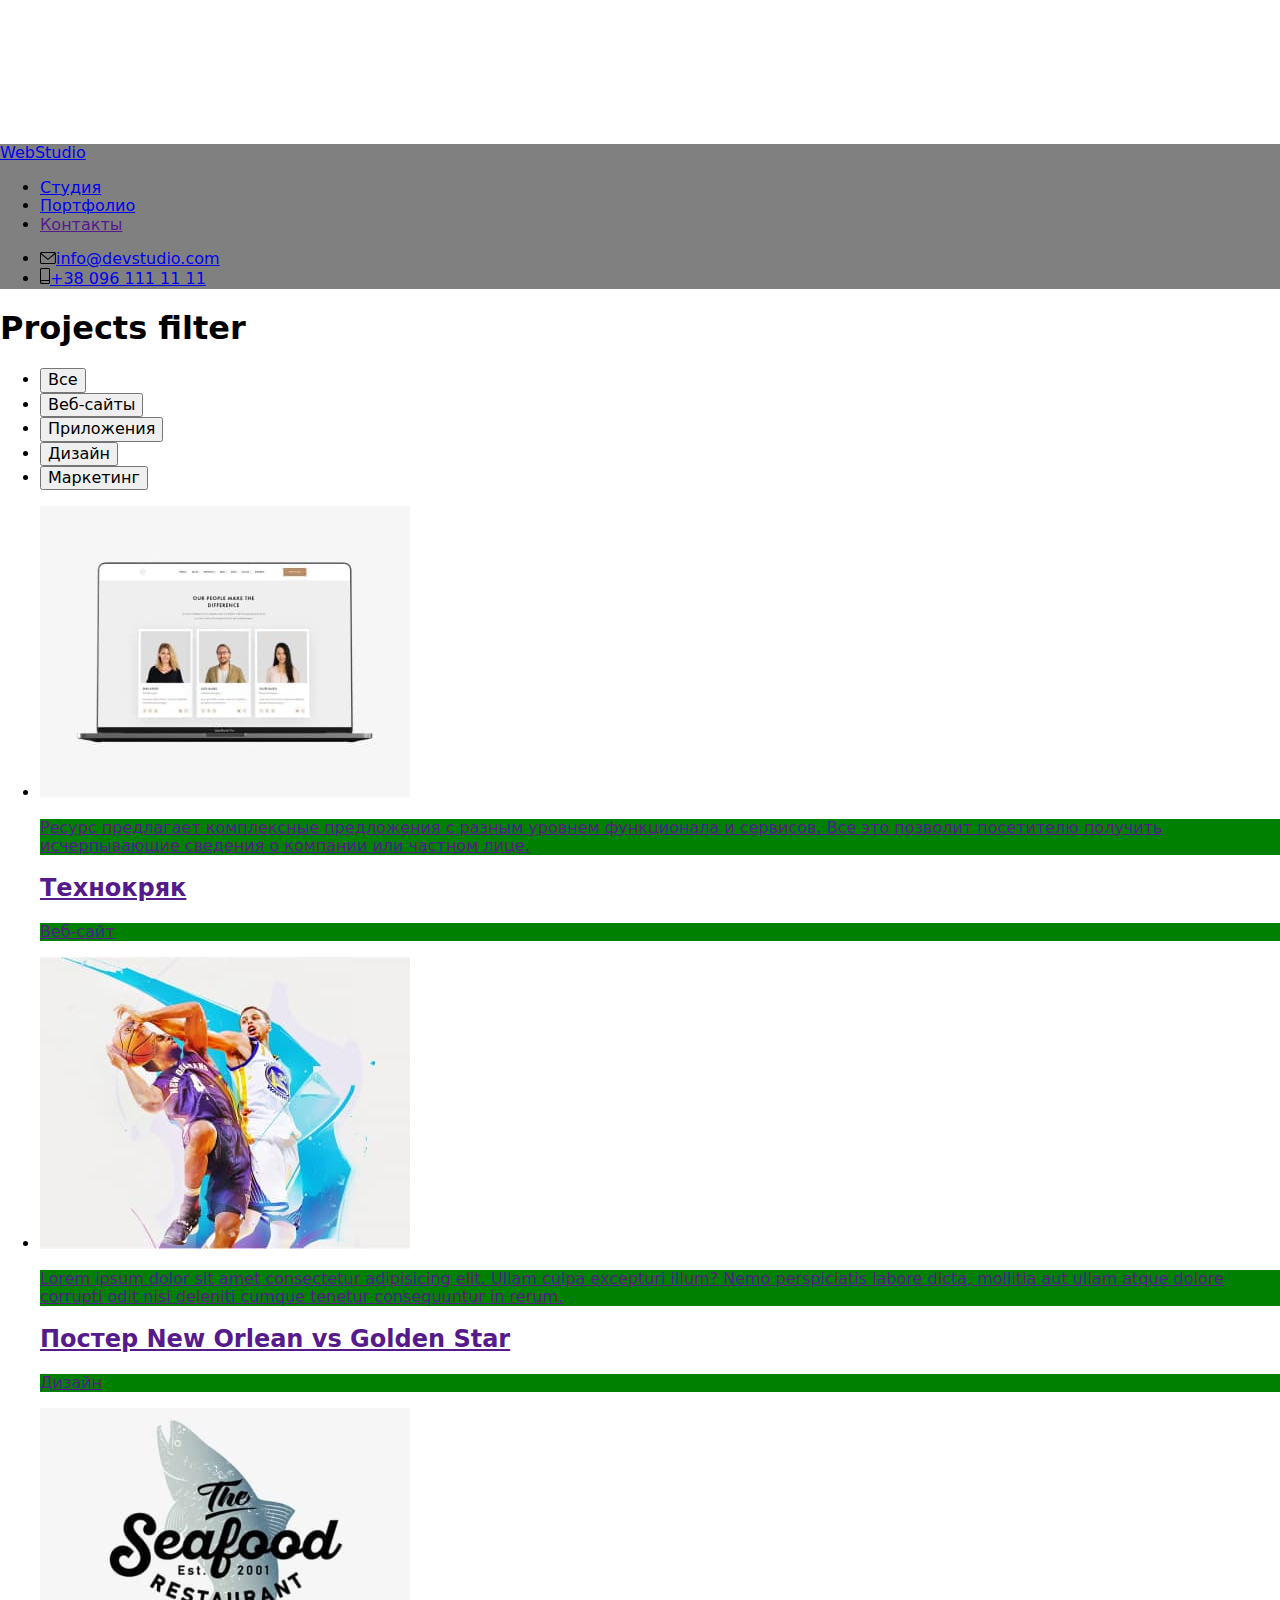
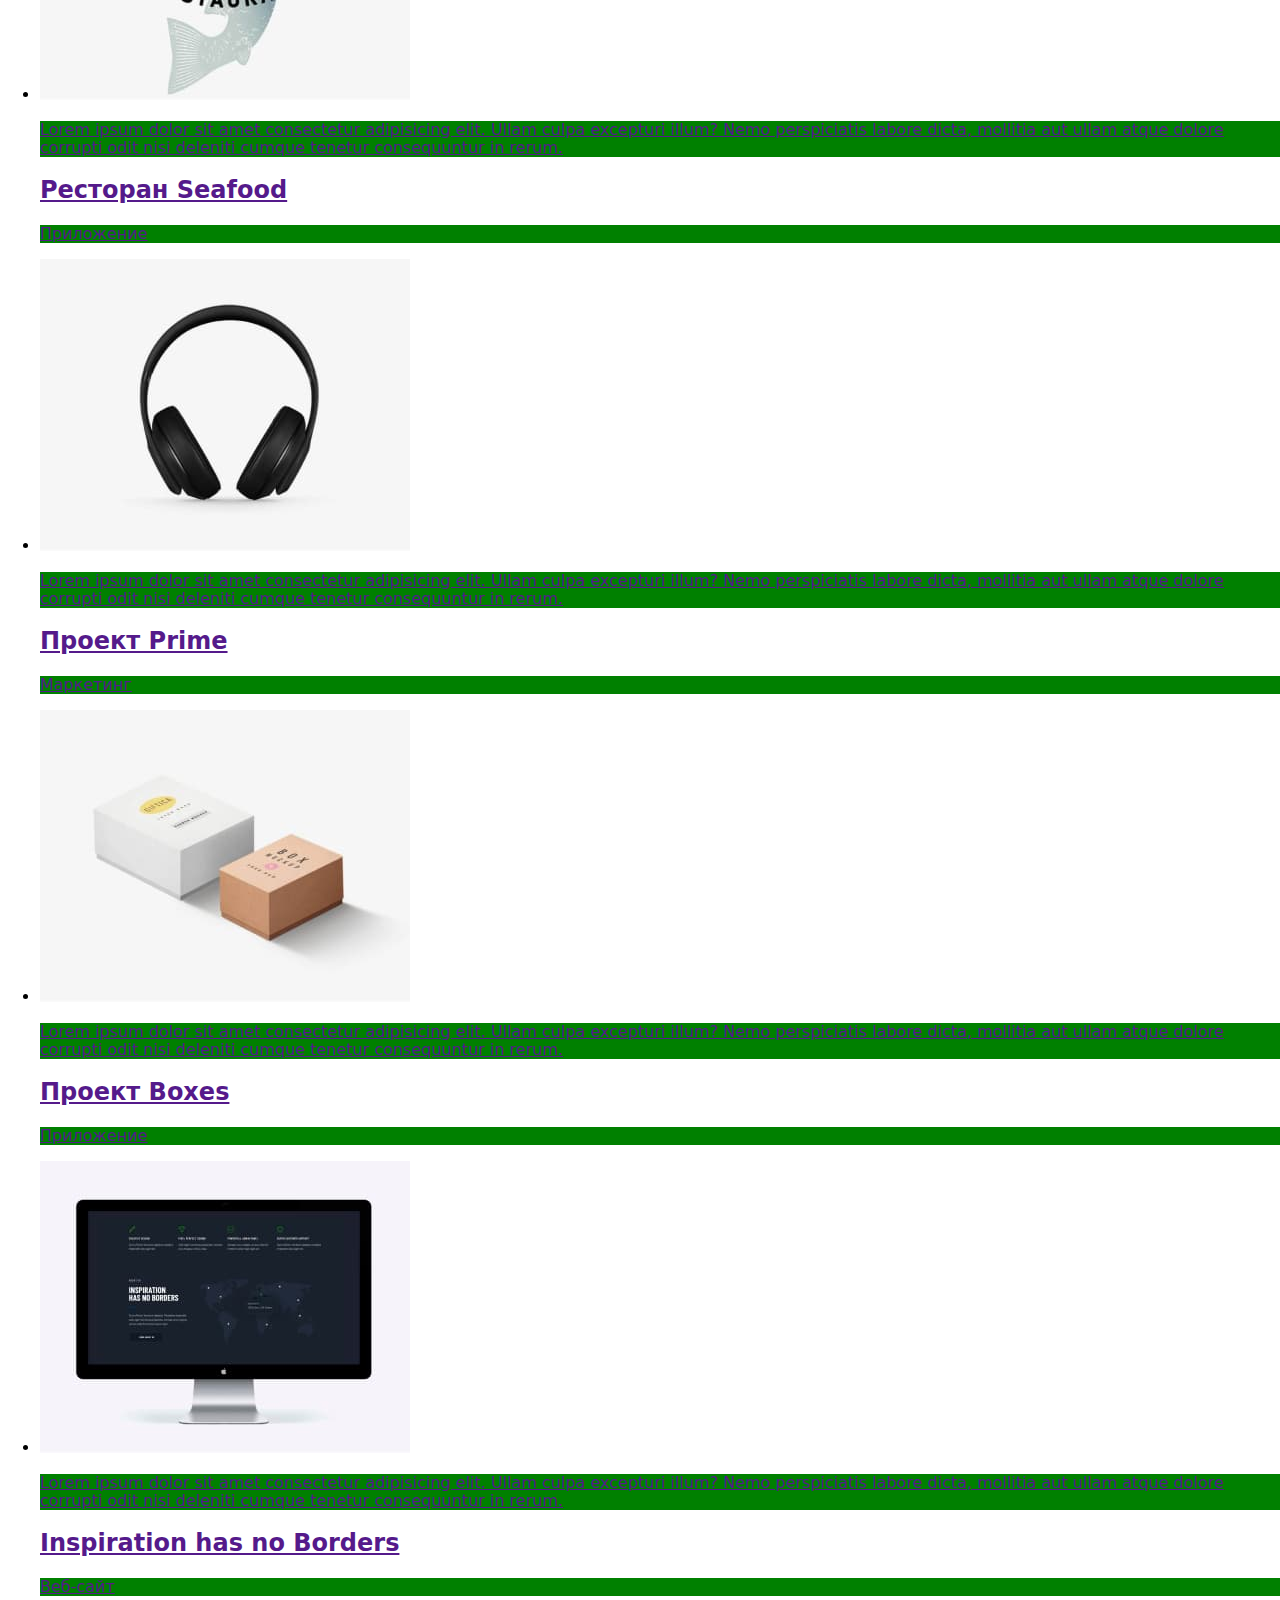
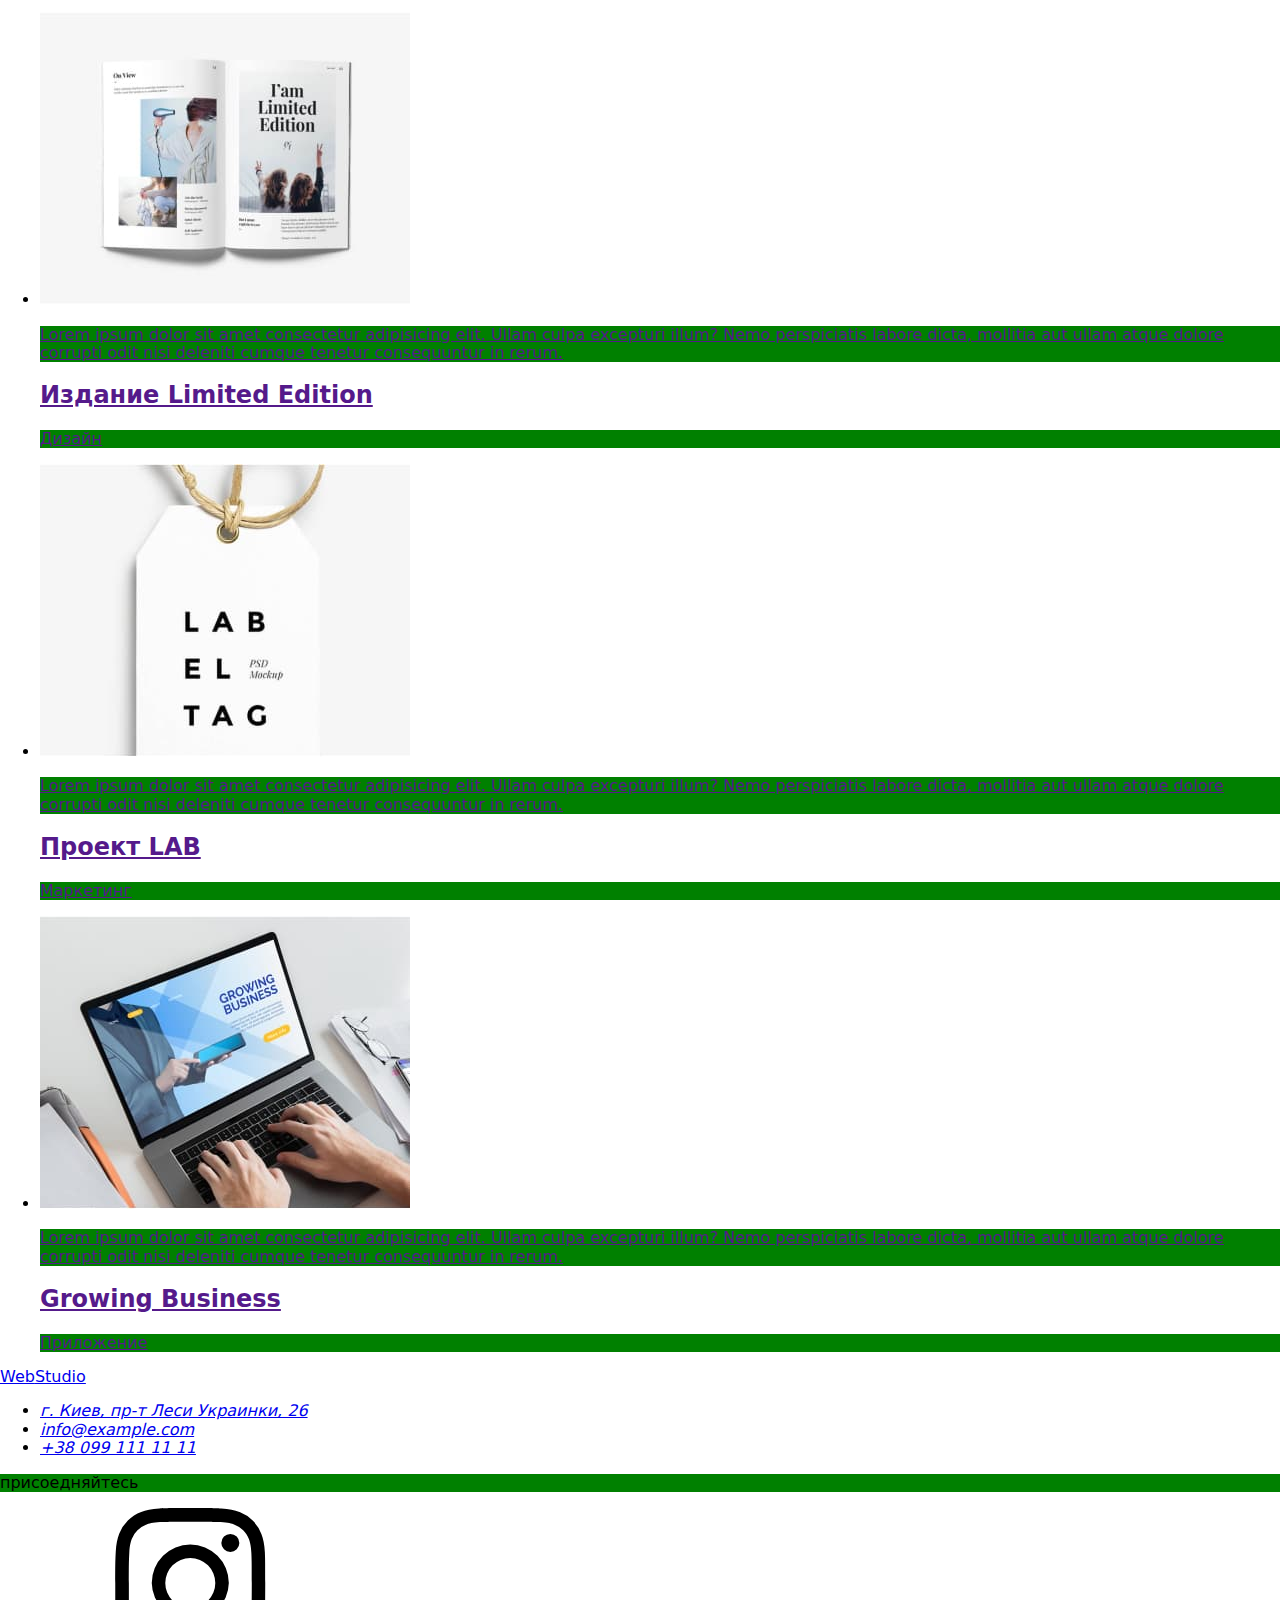
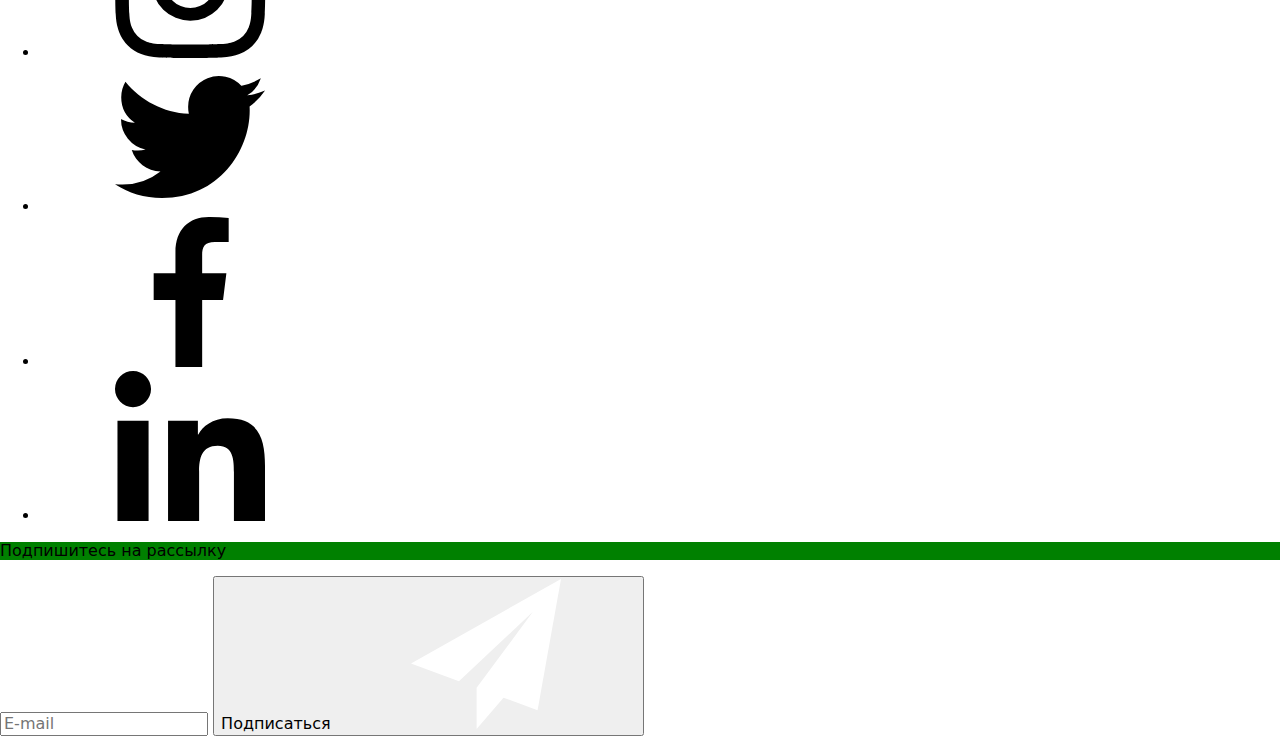
==== commit 77f91dd2: "portfolio.scss added" ====
--- a/portfolio.html
+++ b/portfolio.html
@@ -17,7 +17,8 @@
       href="https://cdnjs.cloudflare.com/ajax/libs/modern-normalize/1.1.0/modern-normalize.min.css"
     />
     <!-- Потом пользовательсткие стили -->
-    <link rel="stylesheet" href="./css/styles.css" />
+    <link rel="stylesheet" href="./css/portfolio.min.css" />
+    <!-- <link rel="stylesheet" href="./css/styles.css" /> -->
   </head>
 
   <body>
--- a/css/portfolio.min.css
+++ b/css/portfolio.min.css
@@ -0,0 +1,2 @@
+p{background-color:green}.social-ntwrk .icon-instargam{background-image:url("../../images/svg/icons/instargam.svg");background-position:center;background-repeat:no-repeat;background-size:contain;fill:currentColor}.social-ntwrk .icon-twitter{background-image:url("../../images/svg/icons/twitter.svg");background-position:center;background-repeat:no-repeat;background-size:contain;fill:currentColor}.social-ntwrk .icon-facebook{background-image:url("../../images/svg/icons/facebook.svg");background-position:center;background-repeat:no-repeat;background-size:contain;fill:currentColor}.social-ntwrk .icon-linkedin{background-image:url("../../images/svg/icons/linkedin.svg");background-position:center;background-repeat:no-repeat;background-size:contain;fill:currentColor}.about .icon-antenna{background-image:url("../../images/svg/icons/antenna.svg");background-position:center;background-repeat:no-repeat;background-size:contain;fill:currentColor}.about .icon-astronaut{background-image:url("../../images/svg/icons/astronaut.svg");background-position:center;background-repeat:no-repeat;background-size:contain;fill:currentColor}.about .icon-clock{background-image:url("../../images/svg/icons/clock.svg");background-position:center;background-repeat:no-repeat;background-size:contain;fill:currentColor}.about .icon-diagram{background-image:url("../../images/svg/icons/diagram.svg");background-position:center;background-repeat:no-repeat;background-size:contain;fill:currentColor}.clients .icon-logo-1{background-image:url("../../images/svg/icons/logo-1.svg");background-position:center;background-repeat:no-repeat;background-size:contain;fill:currentColor}.clients .icon-logo-2{background-image:url("../../images/svg/icons/logo-2.svg");background-position:center;background-repeat:no-repeat;background-size:contain;fill:currentColor}.clients .icon-logo-3{background-image:url("../../images/svg/icons/logo-3.svg");background-position:center;background-repeat:no-repeat;background-size:contain;fill:currentColor}.clients .icon-logo-4{background-image:url("../../images/svg/icons/logo-4.svg");background-position:center;background-repeat:no-repeat;background-size:contain;fill:currentColor}.clients .icon-logo-5{background-image:url("../../images/svg/icons/logo-5.svg");background-position:center;background-repeat:no-repeat;background-size:contain;fill:currentColor}.clients .icon-logo-6{background-image:url("../../images/svg/icons/logo-6.svg");background-position:center;background-repeat:no-repeat;background-size:contain;fill:currentColor}.visually-hidden{position:absolute;width:1px;height:1px;margin:-1px;border:0;padding:0;white-space:nowrap;-webkit-clip-path:inset(100%);clip-path:inset(100%);clip:rect(0 0 0 0);overflow:hidden}.header{background-color:grey}
+/*# sourceMappingURL=portfolio.min.css.map */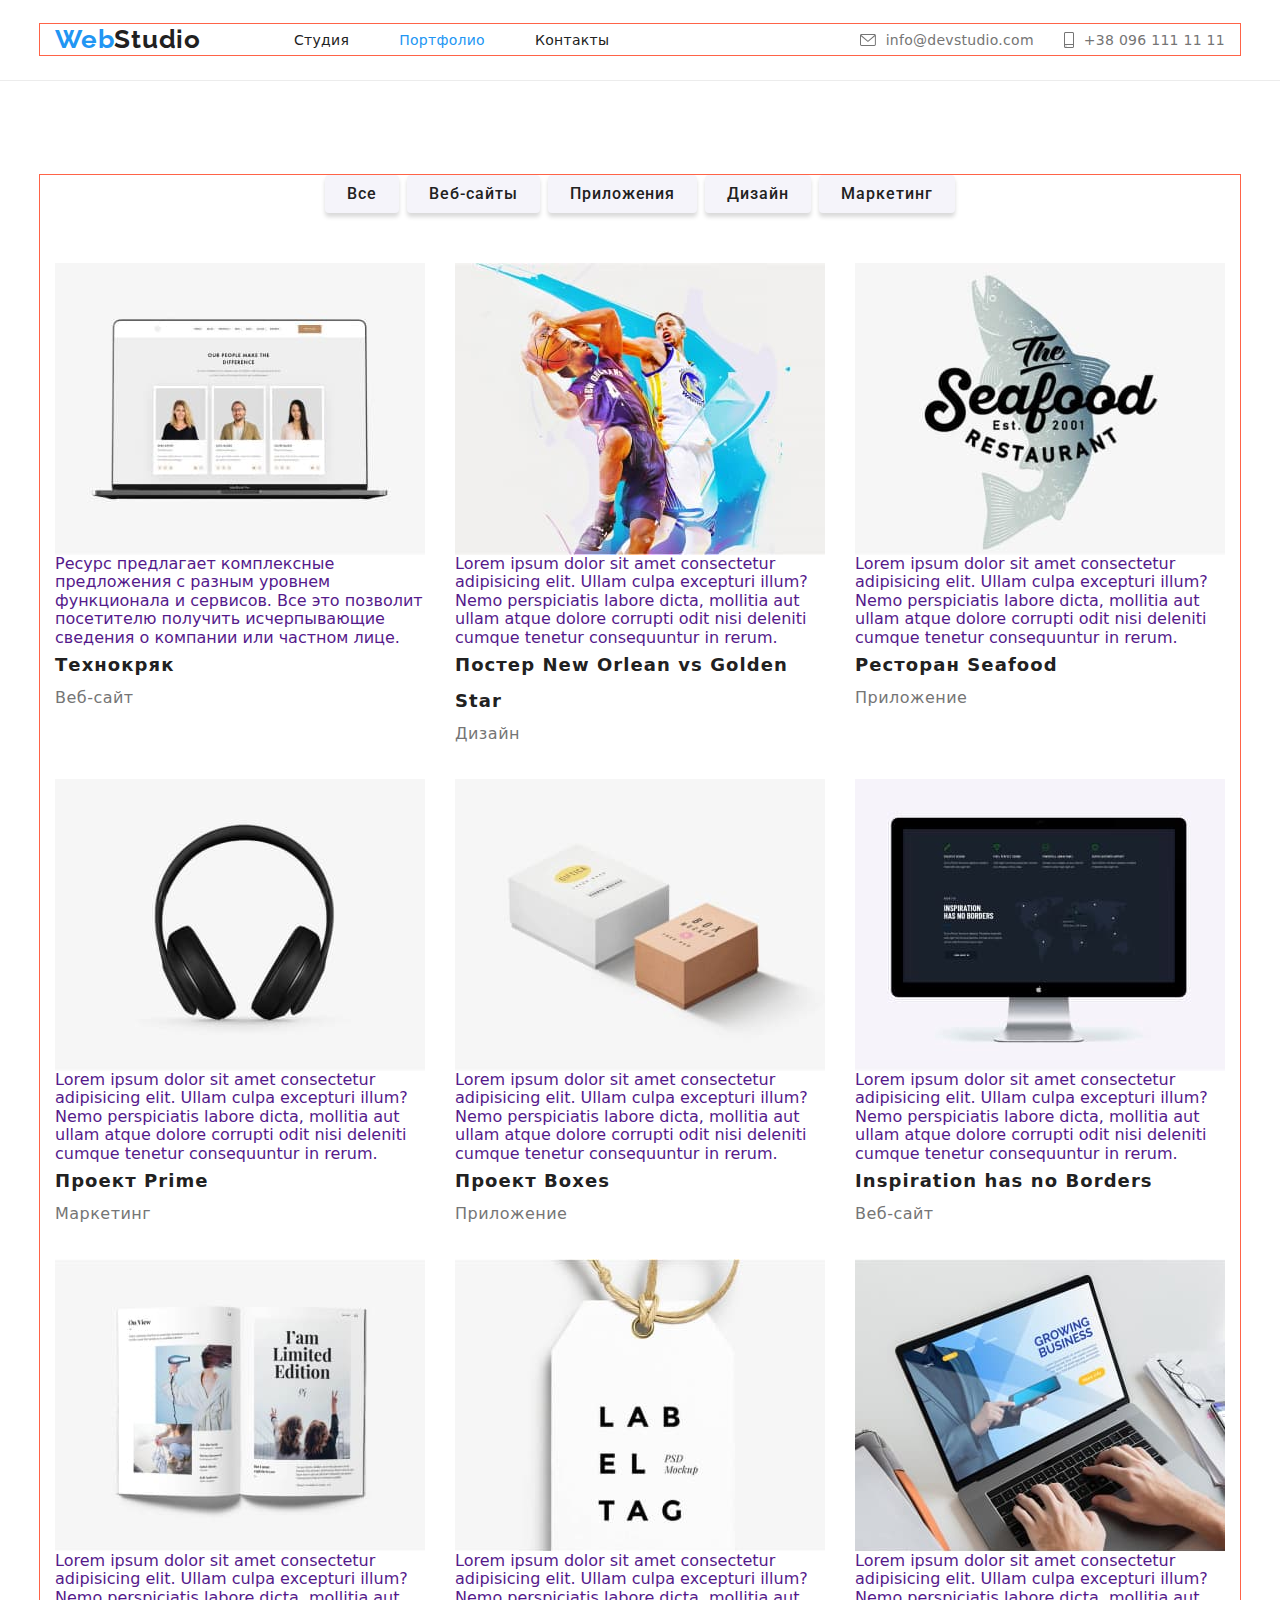
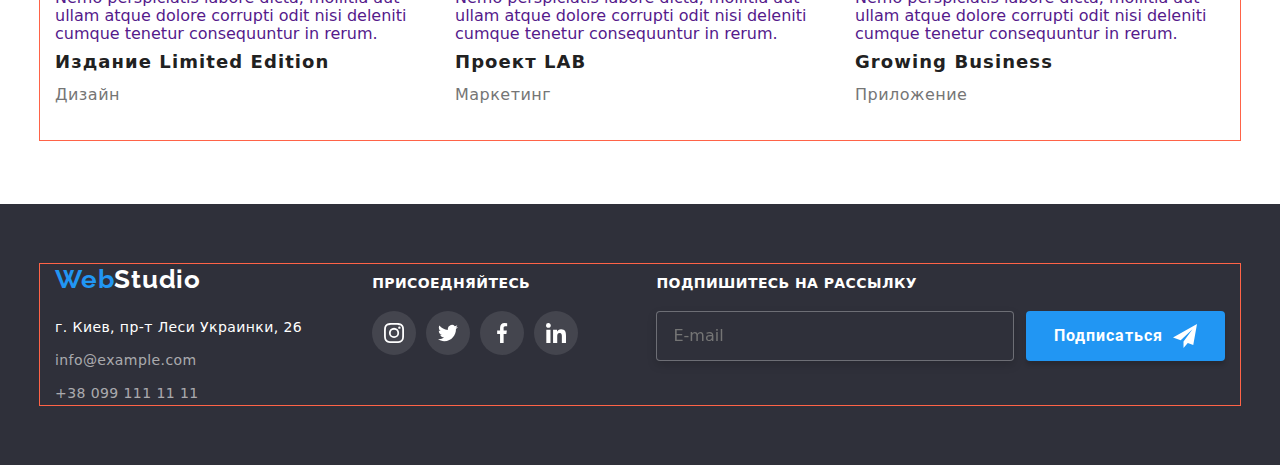
==== commit 12890cfc: "portfolio added" ====
--- a/portfolio.html
+++ b/portfolio.html
@@ -17,7 +17,7 @@
       href="https://cdnjs.cloudflare.com/ajax/libs/modern-normalize/1.1.0/modern-normalize.min.css"
     />
     <!-- Потом пользовательсткие стили -->
-    <link rel="stylesheet" href="./css/portfolio.min.css" />
+    <link rel="stylesheet" href="./css/master.min.css" />
     <!-- <link rel="stylesheet" href="./css/styles.css" /> -->
   </head>
 
@@ -32,11 +32,11 @@
           >
           <ul class="site-nav__list">
             <li class="site-nav__item">
-              <a class="site-nav__link site-nav__link--active" href="./index.html">Студия</a>
+              <a class="site-nav__link" href="./index.html">Студия</a>
             </li>
 
             <li class="site-nav__item">
-              <a class="site-nav__link" href="./portfolio.html">Портфолио</a>
+              <a class="site-nav__link site-nav__link--active" href="./portfolio.html">Портфолио</a>
             </li>
             <li class="site-nav__item">
               <a class="site-nav__link" href="">Контакты</a>
@@ -44,18 +44,18 @@
           </ul>
         </nav>
 
-        <ul class="studio-contacts header__studio-contacts">
-          <li class="studio-contacts__item">
-            <a href="mailto:info@devstudio.com" class="studio-contacts__link">
-              <svg class="studio-contacts__icon" width="16px" height="12px">
+        <ul class="header-studio-contacts">
+          <li class="header-studio-contacts__item">
+            <a href="mailto:info@devstudio.com" class="header-studio-contacts__link">
+              <svg class="header-studio-contacts__icon" width="16px" height="12px">
                 <use href="./images/svg/webstudio-icons-optimized.svg#icon-envelope"></use></svg
               >info@devstudio.com
             </a>
           </li>
 
-          <li class="studio-contacts__item">
-            <a href="tel:+380961111111" class="studio-contacts__link">
-              <svg class="studio-contacts__icon" width="10px" height="16px">
+          <li class="header-studio-contacts__item">
+            <a href="tel:+380961111111" class="header-studio-contacts__link">
+              <svg class="header-studio-contacts__icon" width="10px" height="16px">
                 <use href="./images/svg/webstudio-icons-optimized.svg#icon-smartphone"></use></svg
               >+38 096 111 11 11
             </a>
@@ -107,7 +107,7 @@
 
       <section class="section portfolio">
         <div class="container portfolio__container">
-          <h1 class="title section__title section__title--visually-hidden">Projects filter</h1>
+          <h1 class="title portfolio__title portfolio__title--visually-hidden">Projects filter</h1>
 
           <ul class="projects-filter">
             <!--Projects Filter-->
@@ -560,26 +560,34 @@
 
     <footer class="footer">
       <div class="container footer__container">
-        <div class="contacts">
+        <div class="contacts footer__contacts">
           <a class="logo footer__logo" href="./index.html"
             ><span class="logo__accent">Web</span>Studio</a
           >
-          <address class="studio-contacts footer__studio-contacts">
-            <ul class="studio-contacts__list">
-              <li class="studio-contacts__item">
+          <address class="studio-contacts footer-studio-contacts">
+            <ul class="studio-contacts__list footer-studio-contacts__list">
+              <li class="studio-contacts__item footer-studio-contacts__item">
                 <a
-                  class="studio-contacts__link"
+                  class="studio-contacts__addr footer-studio-contacts__addr"
                   href="https://www.google.com/maps/place/бул.+Леси+Украинки,+26,+Киев,+02000"
                   target="_blank"
                   rel="noopener nofollow noreferrer"
                   >г. Киев, пр-т Леси Украинки, 26</a
                 >
               </li>
-              <li class="studio-contacts__item">
-                <a class="studio-contacts__link" href="mailto:info@example.com">info@example.com</a>
+              <li class="studio-contacts__item footer-studio-contacts__item">
+                <a
+                  class="studio-contacts__link footer-studio-contacts__link"
+                  href="mailto:info@example.com"
+                  >info@example.com</a
+                >
               </li>
-              <li class="studio-contacts__item">
-                <a class="studio-contacts__link" href="tel:+380991111111">+38 099 111 11 11</a>
+              <li class="studio-contacts__item footer-studio-contacts__item">
+                <a
+                  class="studio-contacts__link footer-studio-contacts__link"
+                  href="tel:+380991111111"
+                  >+38 099 111 11 11</a
+                >
               </li>
             </ul>
           </address>
@@ -587,34 +595,46 @@
 
         <div class="follow">
           <p class="follow__text">присоедняйтесь</p>
-          <ul class="social-netwrk-list footer__social-netwrk-list">
-            <li class="social-netwrk-list__item">
-              <a href="https://www.instagram.com" class="social-netwrk-list__link">
-                <svg class="social-netwrk-list__icon">
+          <ul class="social-netwrk__list footer-social-netwrk__list">
+            <li class="social-netwrk__item footer-social-netwrk__item">
+              <a
+                href="https://www.instagram.com"
+                class="social-netwrk__link footer-social-netwrk__link"
+              >
+                <svg class="social-netwrk__icon footer-social-netwrk__icon">
                   <use href="./images/svg/webstudio-icons-optimized.svg#icon-instagram"></use>
                 </svg>
               </a>
             </li>
 
-            <li class="social-netwrk-list__item">
-              <a href="https://twitter.com" class="social-netwrk-list__link">
-                <svg class="social-netwrk-list__icon">
+            <li class="social-netwrk__item footer-social-netwrk__item">
+              <a
+                href="https://www.instagram.com"
+                class="social-netwrk__link footer-social-netwrk__link"
+              >
+                <svg class="social-netwrk__icon footer-social-netwrk__icon">
                   <use href="./images/svg/webstudio-icons-optimized.svg#icon-twitter"></use>
                 </svg>
               </a>
             </li>
 
-            <li class="social-netwrk-list__item">
-              <a href="https://www.facebook.com" class="social-netwrk-list__link">
-                <svg class="social-netwrk-list__icon">
+            <li class="social-netwrk__item footer-social-netwrk__item">
+              <a
+                href="https://www.instagram.com"
+                class="social-netwrk__link footer-social-netwrk__link"
+              >
+                <svg class="social-netwrk__icon footer-social-netwrk__icon">
                   <use href="./images/svg/webstudio-icons-optimized.svg#icon-facebook"></use>
                 </svg>
               </a>
             </li>
 
-            <li class="social-netwrk-list__item">
-              <a href="https://www.linkedin.com" class="social-netwrk-list__link">
-                <svg class="social-netwrk-list__icon">
+            <li class="social-netwrk__item footer-social-netwrk__item">
+              <a
+                href="https://www.instagram.com"
+                class="social-netwrk__link footer-social-netwrk__link"
+              >
+                <svg class="social-netwrk__icon footer-social-netwrk__icon">
                   <use href="./images/svg/webstudio-icons-optimized.svg#icon-linkedin"></use>
                 </svg>
               </a>
@@ -636,9 +656,9 @@
               />
             </label>
 
-            <button class="button form-sbscrb__button" type="submit">
-              <span class="button__text">Подписаться</span>
-              <svg class="button__icon">
+            <button class="button form-sbscrb-button" type="submit">
+              <span class="button__text form-sbscrb-button__text">Подписаться</span>
+              <svg class="button__icon form-sbscrb-button__icon">
                 <use href="./images/svg/webstudio-icons-v-2-0-raw.svg#icon-send"></use>
               </svg>
             </button>
--- a/css/master.min.css
+++ b/css/master.min.css
@@ -0,0 +1,2 @@
+/*! modern-normalize v1.1.0 | MIT License | https://github.com/sindresorhus/modern-normalize */*,::before,::after{-webkit-box-sizing:border-box;box-sizing:border-box}html{line-height:1.15;-webkit-text-size-adjust:100%;-moz-tab-size:4;-o-tab-size:4;tab-size:4}body{margin:0;font-family:system-ui,-apple-system,"Segoe UI",Roboto,Helvetica,Arial,sans-serif,"Apple Color Emoji","Segoe UI Emoji"}hr{height:0;color:inherit}abbr[title]{-webkit-text-decoration:underline dotted;text-decoration:underline dotted}b,strong{font-weight:bolder}code,kbd,samp,pre{font-family:ui-monospace, SFMono-Regular, Consolas, 'Liberation Mono', Menlo, monospace;font-size:1em}small{font-size:80%}sub,sup{font-size:75%;line-height:0;position:relative;vertical-align:baseline}sub{bottom:-0.25em}sup{top:-0.5em}table{text-indent:0;border-color:inherit}button,input,optgroup,select,textarea{font-family:inherit;font-size:100%;line-height:1.15;margin:0}button,select{text-transform:none}button,[type='button'],[type='reset'],[type='submit']{-webkit-appearance:button}::-moz-focus-inner{border-style:none;padding:0}:-moz-focusring{outline:1px dotted ButtonText}:-moz-ui-invalid{box-shadow:none}legend{padding:0}progress{vertical-align:baseline}::-webkit-inner-spin-button,::-webkit-outer-spin-button{height:auto}[type='search']{-webkit-appearance:textfield;outline-offset:-2px}::-webkit-search-decoration{-webkit-appearance:none}::-webkit-file-upload-button{-webkit-appearance:button;font:inherit}summary{display:list-item}h1,h2,h3,h4,h5,h6,p,ul,ol,li{margin:0;padding:0}ul,ol{list-style:none}a{text-decoration:none}img{display:block;max-width:100%;height:auto;margin:0}.container{width:1200px;padding-left:15px;padding-right:15px;margin-left:auto;margin-right:auto;outline:1px solid tomato}.about__title,.portfolio__title{position:absolute;width:1px;height:1px;margin:-1px;border:0;padding:0;white-space:nowrap;-webkit-clip-path:inset(100%);clip-path:inset(100%);clip:rect(0 0 0 0);overflow:hidden}.logo{font-family:'Raleway';font-style:normal;font-weight:700;font-size:26px;line-height:calc(31 / 26);letter-spacing:0.03em}.logo__accent{color:#2196f3}.social-netwrk__list{display:-webkit-box;display:-ms-flexbox;display:flex;padding:0;width:-webkit-fit-content;width:-moz-fit-content;width:fit-content;height:44px}.social-netwrk__item:not(:last-of-type){margin-right:10px}.social-netwrk__link{display:-webkit-box;display:-ms-flexbox;display:flex;-webkit-box-pack:center;-ms-flex-pack:center;justify-content:center;-webkit-box-align:center;-ms-flex-align:center;align-items:center;width:44px;height:44px;border-radius:50%;-webkit-transition:color 250ms cubic-bezier(0.4, 0, 0.2, 1),background-color 250ms cubic-bezier(0.4, 0, 0.2, 1),fill 250ms cubic-bezier(0.4, 0, 0.2, 1);transition:color 250ms cubic-bezier(0.4, 0, 0.2, 1),background-color 250ms cubic-bezier(0.4, 0, 0.2, 1),fill 250ms cubic-bezier(0.4, 0, 0.2, 1)}.social-netwrk__icon{width:20px;height:20px}.clients--logo-1{background-image:url("../../images/svg/icons/logo-1.svg");background-position:center;background-repeat:no-repeat;background-size:contain}.clients--logo-2{background-image:url("../../images/svg/icons/logo-2.svg");background-position:center;background-repeat:no-repeat;background-size:contain}.clients--logo-3{background-image:url("../../images/svg/icons/logo-3.svg");background-position:center;background-repeat:no-repeat;background-size:contain}.clients--logo-4{background-image:url("../../images/svg/icons/logo-4.svg");background-position:center;background-repeat:no-repeat;background-size:contain}.clients--logo-5{background-image:url("../../images/svg/icons/logo-5.svg");background-position:center;background-repeat:no-repeat;background-size:contain}.clients--logo-6{background-image:url("../../images/svg/icons/logo-6.svg");background-position:center;background-repeat:no-repeat;background-size:contain}.section__title{text-align:center;font-weight:700;font-size:36px;line-height:calc(42 / 36);letter-spacing:0.03em;color:#212121}.button{font-family:'Roboto';font-style:normal;font-weight:700;font-size:16px;line-height:calc(30 / 16);display:-webkit-box;display:-ms-flexbox;display:flex;-webkit-box-align:center;-ms-flex-align:center;align-items:center;text-align:center;letter-spacing:0.06em;padding-top:10px;padding-bottom:10px;-webkit-box-pack:center;-ms-flex-pack:center;justify-content:center;outline:0;outline-offset:0;border:none;-webkit-box-shadow:0px 4px 4px rgba(0,0,0,0.15);box-shadow:0px 4px 4px rgba(0,0,0,0.15);border-radius:4px;color:#fff;background-color:#2196f3}.header{padding-top:24px;padding-bottom:25px;position:fixed;width:100%;top:0;left:0;font-style:normal;font-weight:500;font-size:14px;line-height:calc(16 / 14);letter-spacing:0.02em;background-color:#fff;border-bottom:1px solid #ececec;z-index:1}.header__container{display:-webkit-box;display:-ms-flexbox;display:flex;-webkit-box-align:center;-ms-flex-align:center;align-items:center}.header-studio-contacts{display:-webkit-box;display:-ms-flexbox;display:flex;-ms-flex-wrap:nowrap;flex-wrap:nowrap;width:-webkit-fit-content;width:-moz-fit-content;width:fit-content;margin-left:auto}.header-studio-contacts__item:not(:last-child){margin-right:30px}.header-studio-contacts__link{display:-webkit-box;display:-ms-flexbox;display:flex;padding:0;-webkit-box-align:center;-ms-flex-align:center;align-items:center;color:#757575;fill:currentColor;-webkit-transition:color 250ms cubic-bezier(0.4, 0, 0.2, 1);transition:color 250ms cubic-bezier(0.4, 0, 0.2, 1)}.header-studio-contacts__link:hover,.header-studio-contacts__link:focus{color:#2196f3}.header-studio-contacts__icon{margin-right:10px}.site-nav{display:-webkit-box;display:-ms-flexbox;display:flex}.site-nav__logo{color:#212121}.site-nav__list{display:-webkit-box;display:-ms-flexbox;display:flex;-webkit-box-align:center;-ms-flex-align:center;align-items:center;margin-left:93px;padding:0}.site-nav__item:not(:last-child){margin-right:50px}.site-nav__link{position:relative;display:block;color:#212121;-webkit-transition:color 250ms cubic-bezier(0.4, 0, 0.2, 1);transition:color 250ms cubic-bezier(0.4, 0, 0.2, 1)}.site-nav__link:hover,.site-nav__link:focus{color:#2196f3}.site-nav__link--active{color:#2196f3}.site-nav__link--active::after{content:'';display:block;position:absolute;left:0;bottom:-33px;width:100%;height:4px;border-radius:2px;background-color:#2196f3;-webkit-transform:scaleX(0);transform:scaleX(0);-webkit-animation-name:barScale;animation-name:barScale;-webkit-animation-duration:1000ms;animation-duration:1000ms;-webkit-animation-timing-function:cubic-bezier(0.4, 0, 0.2, 1);animation-timing-function:cubic-bezier(0.4, 0, 0.2, 1);-webkit-animation-iteration-count:1;animation-iteration-count:1;-webkit-animation-direction:normal;animation-direction:normal;-webkit-animation-play-state:running;animation-play-state:running;-webkit-animation-delay:250ms;animation-delay:250ms;-webkit-animation-fill-mode:forwards;animation-fill-mode:forwards}@-webkit-keyframes barScale{0%{-webkit-transform:scaleX(0);transform:scaleX(0)}50%{-webkit-transform:scaleX(1.2);transform:scaleX(1.2)}100%{-webkit-transform:scaleX(1);transform:scaleX(1)}}@keyframes barScale{0%{-webkit-transform:scaleX(0);transform:scaleX(0)}50%{-webkit-transform:scaleX(1.2);transform:scaleX(1.2)}100%{-webkit-transform:scaleX(1);transform:scaleX(1)}}.form-sbscrb{display:-webkit-box;display:-ms-flexbox;display:flex;width:100%}.form-sbscrb__label{display:block;width:358px;height:50px;margin-bottom:0;font-weight:400;font-size:16px;line-height:calc(20 / 16);display:-webkit-box;display:-ms-flexbox;display:flex;-webkit-box-align:center;-ms-flex-align:center;align-items:center;letter-spacing:0.03em;background-color:#2f303a;color:#ffffff99;border:1px solid rgba(255,255,255,0.3);-webkit-filter:drop-shadow(0px 4px 4px rgba(0,0,0,0.15));filter:drop-shadow(0px 4px 4px rgba(0,0,0,0.15));border-radius:4px}.form-sbscrb__input{display:block;outline:0;outline-offset:0;border:none;padding-left:16px;background-color:inherit;color:#fff}.form-sbscrb-button{margin-left:12px;padding-left:28px;padding-right:28px}.form-sbscrb-button__text{display:inline-block;margin-right:10px;padding:0}.form-sbscrb-button__icon{width:24px;height:24px}.footer{padding-top:60px;padding-bottom:60px;background-color:#2f303a}.footer__container{display:-webkit-box;display:-ms-flexbox;display:flex;-webkit-box-align:baseline;-ms-flex-align:baseline;align-items:baseline}.footer__logo{color:#fff}.footer__contacts{margin-right:70px}.footer-studio-contacts{margin-top:20px}.footer-studio-contacts__list{display:block}.footer-studio-contacts__item:not(:last-child){margin-bottom:9px}.footer-studio-contacts__addr{font-style:normal;font-weight:400;font-size:14px;line-height:calc(24 / 14);letter-spacing:0.03em;color:#fff;-webkit-transition:color 250ms cubic-bezier(0.4, 0, 0.2, 1);transition:color 250ms cubic-bezier(0.4, 0, 0.2, 1)}.footer-studio-contacts__addr:hover,.footer-studio-contacts__addr:focus{color:#2196f3}.footer-studio-contacts__link{font-style:normal;font-weight:400;font-size:14px;line-height:calc(24 / 14);letter-spacing:0.03em;color:#ffffff99}.footer-studio-contacts__link:hover,.footer-studio-contacts__link:focus{color:#2196f3}.follow__text{font-style:normal;font-weight:700;font-size:14px;line-height:calc(16 / 14);letter-spacing:0.03em;text-transform:uppercase;color:#fff}.footer-social-netwrk__list{margin-top:20px}.footer-social-netwrk__link{background-color:#ffffff1a;color:#fff;fill:currentColor}.footer-social-netwrk__link:hover,.footer-social-netwrk__link:focus{background-color:#2196f3}.sbscrb{display:block;margin-right:0;margin-left:auto}.sbscrb__text{margin-bottom:20px;font-weight:700;font-size:14px;line-height:calc(16 / 14);letter-spacing:0.03em;text-transform:uppercase;color:#fff}.hero__overlay{padding:200px 0px;background-color:#2f303a;max-width:1600px;min-height:600px;margin-left:auto;margin-right:auto;background-image:-webkit-gradient(linear, left top, right top, from(rgba(47,48,58,0.4)), to(rgba(47,48,58,0.4))),url("../images/banner/Img.jpg");background-image:linear-gradient(to right, rgba(47,48,58,0.4), rgba(47,48,58,0.4)),url("../images/banner/Img.jpg");background-size:cover;background-repeat:no-repeat;background-position:center}.hero__container{text-align:center}.hero__title{margin-bottom:30px;font-family:'Roboto';font-style:normal;font-weight:900;font-size:44px;line-height:calc(60 / 44);text-align:center;letter-spacing:0.06em;text-transform:uppercase;color:#fff}.hero__button{margin-left:auto;margin-right:auto;padding-left:32px;padding-right:32px;cursor:pointer}.about{padding-top:94px;padding-bottom:94px}.about__sub-title{margin-bottom:10px;font-weight:700;font-size:14px;line-height:calc(16 / 14);letter-spacing:0.03em;text-transform:uppercase;color:#212121}.about__text{padding:0;margin:0;font-style:normal;font-weight:400;font-size:14px;line-height:calc(24 / 14);letter-spacing:0.03em;color:#757575}.about__list{display:-webkit-box;display:-ms-flexbox;display:flex;-ms-flex-wrap:wrap;flex-wrap:wrap}.about__item{-ms-flex-preferred-size:calc((100% - 90px) / 4);flex-basis:calc((100% - 90px) / 4)}.about__item:not(:last-child){margin-right:30px}.about__body{display:inline-block;padding:25px 100px;margin-bottom:30px;background-color:#f5f4fa;border-radius:4px}.about__icon{width:70px;height:70px}.about__icon--antenna{background-image:url("../../images/svg/icons/antenna.svg");background-position:center;background-repeat:no-repeat;background-size:contain}.about__icon--astronaut{background-image:url("../../images/svg/icons/astronaut.svg");background-position:center;background-repeat:no-repeat;background-size:contain}.about__icon--clock{background-image:url("../../images/svg/icons/clock.svg");background-position:center;background-repeat:no-repeat;background-size:contain}.about__icon--diagram{background-image:url("../../images/svg/icons/diagram.svg");background-position:center;background-repeat:no-repeat;background-size:contain}.profile{padding-bottom:94px}.profile__title{margin-bottom:50px}.profile__list{display:-webkit-box;display:-ms-flexbox;display:flex;-ms-flex-wrap:wrap;flex-wrap:wrap}.profile__item{width:calc((100% - 60px) / 3);margin-bottom:0}.profile__item:not(:last-child){margin-right:30px}.profile__thumb{position:relative}.profile__text{position:absolute;bottom:0;left:0;display:-webkit-box;display:-ms-flexbox;display:flex;-webkit-box-pack:center;-ms-flex-pack:center;justify-content:center;-webkit-box-align:center;-ms-flex-align:center;align-items:center;height:70px;width:100%;padding:0;margin:0;font-weight:700;text-transform:uppercase;color:#fff;background-color:rgba(47,48,58,0.8)}.team{padding-top:94px;padding-bottom:94px;background-color:#f5f4fa}.team__title{margin-bottom:50px}.team__list{display:-webkit-box;display:-ms-flexbox;display:flex;-ms-flex-wrap:wrap;flex-wrap:wrap;padding:0}.team__item{background:#fff;-webkit-box-shadow:0px 1px 3px rgba(0,0,0,0.12),0px 1px 1px rgba(0,0,0,0.14),0px 2px 1px rgba(0,0,0,0.2);box-shadow:0px 1px 3px rgba(0,0,0,0.12),0px 1px 1px rgba(0,0,0,0.14),0px 2px 1px rgba(0,0,0,0.2);border-radius:0px 0px 4px 4px;text-align:center}.team__item:not(:last-child){margin-right:30px}.team__card{display:-ms-grid;display:grid;-webkit-box-pack:center;-ms-flex-pack:center;justify-content:center}.team__card{padding-top:30px;padding-bottom:30px}.team__sub-title{margin-bottom:10px}.team__position{font-size:16px;line-height:1.18;padding:0;margin:0px 0px 16px 0px;margin-bottom:16px}.team-social-netwrk__link{background-color:#fff;color:#afb1b8;fill:currentColor}.team-social-netwrk__link:hover,.team-social-netwrk__link:focus{background-color:#2196f3;fill:#fff}.clients{padding-top:94px;padding-bottom:94px}.clients__container{text-align:center}.clients__title{margin-bottom:50px}.clients__list{display:-webkit-box;display:-ms-flexbox;display:flex;-webkit-box-pack:center;-ms-flex-pack:center;justify-content:center}.clients__item{width:100%}.clients__item:not(:last-child){margin-right:30px}.clients__link{display:-webkit-inline-box;display:-ms-inline-flexbox;display:inline-flex;-webkit-box-pack:center;-ms-flex-pack:center;justify-content:center;-webkit-box-align:center;-ms-flex-align:center;align-items:center;width:170px;height:92px;border:1px solid #afb1b8;border-radius:4px;cursor:pointer;color:#afb1b8;fill:currentColor;-webkit-transition:color 250ms cubic-bezier(0.4, 0, 0.2, 1),border-color 250ms cubic-bezier(0.4, 0, 0.2, 1),fill 250ms cubic-bezier(0.4, 0, 0.2, 1);transition:color 250ms cubic-bezier(0.4, 0, 0.2, 1),border-color 250ms cubic-bezier(0.4, 0, 0.2, 1),fill 250ms cubic-bezier(0.4, 0, 0.2, 1)}.clients__link:hover,.clients__link:focus{border-color:#2196f3;fill:#2196f3}.clients__icon{width:106px;height:60px}.portfolio{padding-top:94px;padding-bottom:94px}.portfolio__title{margin-bottom:30px;font-family:'Roboto';font-style:normal;font-weight:900;font-size:44px;line-height:calc(60 / 44);text-align:center;letter-spacing:0.06em;text-transform:uppercase;color:#212121}.projects-filter{display:-webkit-box;display:-ms-flexbox;display:flex;-webkit-box-pack:center;-ms-flex-pack:center;justify-content:center;margin-bottom:50px}.projects-filter__item:not(:last-child){margin-right:8px}.projects-filter__button{padding:6px 22px;font-weight:500;font-size:16px;line-height:calc(26 / 16);background-color:#f5f4fa;color:#212121;cursor:pointer;-webkit-transition:background-color 250ms cubic-bezier(0.4, 0, 0.2, 1),color 250ms cubic-bezier(0.4, 0, 0.2, 1),-webkit-box-shadow 250ms cubic-bezier(0.4, 0, 0.2, 1);transition:background-color 250ms cubic-bezier(0.4, 0, 0.2, 1),color 250ms cubic-bezier(0.4, 0, 0.2, 1),-webkit-box-shadow 250ms cubic-bezier(0.4, 0, 0.2, 1);transition:background-color 250ms cubic-bezier(0.4, 0, 0.2, 1),box-shadow 250ms cubic-bezier(0.4, 0, 0.2, 1),color 250ms cubic-bezier(0.4, 0, 0.2, 1);transition:background-color 250ms cubic-bezier(0.4, 0, 0.2, 1),box-shadow 250ms cubic-bezier(0.4, 0, 0.2, 1),color 250ms cubic-bezier(0.4, 0, 0.2, 1),-webkit-box-shadow 250ms cubic-bezier(0.4, 0, 0.2, 1)}.projects-filter__button:hover,.projects-filter__button:focus{-webkit-box-shadow:0px 3px 1px rgba(0,0,0,0.1),0px 1px 2px rgba(0,0,0,0.08),0px 2px 2px rgba(0,0,0,0.12);box-shadow:0px 3px 1px rgba(0,0,0,0.1),0px 1px 2px rgba(0,0,0,0.08),0px 2px 2px rgba(0,0,0,0.12);background-color:#2196f3;color:#fff}.projects{display:-webkit-box;display:-ms-flexbox;display:flex;-ms-flex-wrap:wrap;flex-wrap:wrap;margin-right:calc(-1 * 30px);margin-bottom:calc(-1 * 30px)}.projects__item{width:370px;margin-right:30px;margin-bottom:30px}.projects__title{font-style:normal;font-weight:700;font-size:18px;line-height:calc(36 / 18);letter-spacing:0.06em;color:#212121}.projects__division{font-style:normal;font-weight:400;font-size:16px;line-height:calc(30 / 16);letter-spacing:0.03em;color:#757575}
+/*# sourceMappingURL=master.min.css.map */--- a/css/styles.css
+++ b/css/styles.css
@@ -145,10 +145,10 @@
 
 /* ------------ Header ------------ */
 
-.brd {
+/* .brd {
   border-bottom: 1px solid var(--header-border-color);
-}
-.header {
+} */
+/* .header {
   padding-top: 24px;
   padding-bottom: 25px;
   position: fixed;
@@ -157,30 +157,30 @@
   left: 0;
   background-color: var(--header-bgc);
   z-index: 1;
-}
-
-.studio-logo {
+} */
+
+/* .studio-logo {
   color: var(--black-color);
   font-family: 'Raleway';
   font-style: normal;
   font-weight: 700;
   font-size: 26px;
   line-height: 1.19;
-}
-.web-effect {
+} */
+/* .web-effect {
   color: var(--accent-color);
-}
-.nav {
-  display: flex;
-}
-.nav .list-nav {
+} */
+/* .nav {
+  display: flex;
+} */
+/* .nav .list-nav {
   list-style: none;
   display: flex;
   align-items: center;
   margin-left: 93px;
   padding: 0;
-}
-.studio-nav {
+} */
+/* .studio-nav {
   position: relative;
   display: block;
   color: var(--title-text-color);
@@ -188,8 +188,8 @@
   line-height: 1.14;
   letter-spacing: 0.02em;
   transition: color 250ms cubic-bezier(0.4, 0, 0.2, 1);
-}
-.studio-nav.current::after {
+} */
+/* .studio-nav.current::after {
   content: '';
   display: block;
 
@@ -223,36 +223,36 @@
   100% {
     transform: scaleX(1);
   }
-}
-.studio-nav:hover,
+} */
+/* .studio-nav:hover,
 .studio-nav:focus {
   color: var(--accent-color);
-}
-.studio-nav.current {
+} */
+/* .studio-nav.current {
   color: var(--accent-color);
-}
-.nav .item-nav:not(:last-child) {
+} */
+/* .nav .item-nav:not(:last-child) {
   margin-right: 50px;
-}
-.intro.container {
+} */
+/* .intro.container {
   display: flex;
   align-items: center;
-}
-.list.contacts {
+} */
+/* .list.contacts {
   display: flex;
   flex-wrap: nowrap;
   width: fit-content;
   margin-left: auto;
-}
-.list.contacts > .item:not(:last-child) {
+} */
+/* .list.contacts > .item:not(:last-child) {
   margin-right: 30px;
-}
-.list.contacts .link {
+} */
+/* .list.contacts .link {
   display: flex;
   padding: 0;
   align-items: center;
-}
-.contacts.pseudo {
+} */
+/* .contacts.pseudo {
   color: var(--primary-text-color);
   font-style: normal;
   font-weight: 500;
@@ -260,14 +260,14 @@
   letter-spacing: 0.02em;
   fill: currentColor;
   transition: color 250ms cubic-bezier(0.4, 0, 0.2, 1);
-}
-.item.contacts .link-icon {
+} */
+/* .item.contacts .link-icon {
   margin-right: 10px;
-}
-.contacts.pseudo:hover,
+} */
+/* .contacts.pseudo:hover,
 .contacts.pseudo:focus {
   color: var(--accent-color);
-}
+} */
 
 /* ------------ Principal section - Hero BEM ------------ */
 
@@ -288,17 +288,17 @@
 .hero__button {
 }
 
-/* ------------ Principal section - Hero ------------ */
-
-.principal-section-title {
+/* ------------ Section - Hero ------------ */
+
+/* .principal-section-title {
   font-weight: 900;
   font-size: 44px;
   line-height: 1.36;
   letter-spacing: 0.06em;
   text-transform: uppercase;
   color: var(--white-color);
-}
-.order-button {
+} */
+/* .order-button {
   background: var(--accent-color);
   font-family: inherit;
   font-style: normal;
@@ -317,11 +317,11 @@
   border: none;
   border-radius: 4px;
   padding: 10px 32px;
-}
-.principal-section {
+} */
+/* .principal-section {
   padding: 200px 0px;
-}
-.overlay {
+} */
+/* .overlay {
   background-color: var(--hero-bgc);
   max-width: 1600px;
   min-height: 600px;
@@ -333,10 +333,10 @@
   background-size: cover;
   background-repeat: no-repeat;
   background-position: center;
-}
-.principal-section .container {
+} */
+/* .principal-section .container {
   text-align: center;
-}
+} */
 
 /* ------------ About BEM ------------ */
 
@@ -369,17 +369,17 @@
 
 /* ------------ About ------------ */
 
-.section.features {
+/* .section.features {
   padding-top: 94px;
   padding-bottom: 94px;
-}
-.section-title {
+} */
+/* .section-title {
   font-weight: 700;
   font-size: 36px;
   line-height: 1.16;
   color: var(--title-text-color);
-}
-.section-title.visually-hidden,
+} */
+/* .section-title.visually-hidden, */
 .portfolio-title.visually-hidden {
   position: absolute;
   width: 1px;
@@ -392,40 +392,40 @@
   clip: rect(0 0 0 0);
   overflow: hidden;
 }
-.features .title {
+/* .features .title {
   font-weight: 700;
   font-size: 14px;
   line-height: 1.14;
   text-transform: uppercase;
   color: var(--title-text-color);
-}
-.features-p-style {
+} */
+/* .features-p-style {
   line-height: 1.71;
   padding: 0;
   margin: 0;
-}
-.features.list {
+} */
+/* .features.list {
   display: flex;
   flex-wrap: wrap;
-}
-.features.list > .item {
+} */
+/* .features.list > .item {
   flex-basis: calc((100% - 90px) / 4);
   height: 251px;
-}
-.features.list > .item:not(:last-child) {
+} */
+/* .features.list > .item:not(:last-child) {
   margin-right: var(--item-gap);
-}
-.container-features {
+} */
+/* .container-features {
   display: inline-block;
   padding: 25px 100px;
   margin-bottom: 30px;
   background-color: var(--background-color);
   border-radius: 4px;
-}
-.features .icon-feat {
+} */
+/* .features .icon-feat {
   width: 70px;
   height: 70px;
-}
+} */
 
 /* ------------ Profile BEM ------------ */
 
@@ -452,32 +452,32 @@
 
 /* ------------ Profile ------------ */
 
-.profile {
+/* .profile {
   padding-bottom: 94px;
-}
-.profile .section-title {
+} */
+/* .profile .section-title {
   margin-bottom: 50px;
   text-align: center;
-}
-.tools .list {
+} */
+/* .tools .list {
   display: flex;
   flex-wrap: wrap;
-}
-.tools .list .item {
+} */
+/* .tools .list .item {
   width: calc((100% - 60px) / 3);
   margin-right: 30px;
   margin-bottom: 0;
-}
-.tools .list .item:nth-child(3n) {
+} */
+/* .tools .list .item:nth-child(3n) {
   margin-right: 0;
-}
-.features.list .title {
+} */
+/* .features.list .title {
   margin-bottom: 10px;
-}
-.prfl-thumb {
+} */
+/* .prfl-thumb {
   position: relative;
-}
-.prfl-dscrpt {
+} */
+/* .prfl-dscrpt {
   position: absolute;
   bottom: 0;
   left: 0;
@@ -492,7 +492,7 @@
   text-transform: uppercase;
   color: var(--white-color);
   background-color: rgba(47, 48, 58, 0.8);
-}
+} */
 
 /* ------------ Our Team BEM ------------ */
 
@@ -531,75 +531,75 @@
 
 /* ------------ Our Team ------------ */
 
-.section.team {
+/* .section.team {
   background-color: var(--background-color);
-}
-.team .title {
+} */
+/* .team .title {
   font-weight: 500;
   font-size: 16px;
   line-height: 1.18;
   color: var(--title-text-color);
-}
-.team.list > .item {
+} */
+/* .team.list > .item {
   background: var(--basic-backgroud-color);
-}
-.team-unit {
+} */
+/* .team-unit {
   font-size: 16px;
   line-height: 1.18;
   padding: 0;
   margin: 0px 0px 16px 0px;
-}
-.section.team {
+} */
+/* .section.team {
   padding-top: 94px;
   padding-bottom: 94px;
-}
-.section.team .section-title {
+} */
+/* .section.team .section-title {
   text-align: center;
-}
-.section.team .section-title {
+} */
+/* .section.team .section-title {
   margin-bottom: 50px;
-}
-.team .card-label {
+} */
+/* .team .card-label {
   padding-top: 30px;
   padding-bottom: 30px;
-}
-.team.list {
+} */
+/* .team.list {
   display: flex;
   flex-wrap: wrap;
   padding: 0;
-}
-.team.list > .item {
+} */
+/* .team.list > .item {
   box-shadow: var(--team-list-item-shadow);
   border-radius: 0px 0px 4px 4px;
   text-align: center;
-}
-.team.list > .item:not(:last-child) {
+} */
+/* .team.list > .item:not(:last-child) {
   margin-right: var(--item-gap);
-}
-.team .title {
+} */
+/* .team .title {
   margin-bottom: 10px;
-}
-.team .card-label {
+} */
+/* .team .card-label {
   display: grid;
   justify-content: center;
-}
-.team-unit {
+} */
+/* .team-unit {
   margin-bottom: 16px;
-}
-.list.social-netwrk {
+} */
+/* .list.social-netwrk {
   display: flex;
   padding: 0;
   width: fit-content;
   height: 44px;
-}
-.social-netwrk .link-icon {
+} */
+/* .social-netwrk .link-icon {
   width: 20px;
   height: 20px;
-}
-.item.social-netwrk:not(:last-of-type) {
+} */
+/* .item.social-netwrk:not(:last-of-type) {
   margin-right: 10px;
-}
-.team .link.social-netwrk {
+} */
+/* .team .link.social-netwrk {
   display: flex;
   justify-content: center;
   align-items: center;
@@ -609,17 +609,16 @@
   background-color: var(--basic-backgroud-color);
   color: var(--icon-color);
   fill: currentColor;
-  transition: color 250ms cubic-bezier(0.4, 0, 0.2, 1),
-    background-color 250ms cubic-bezier(0.4, 0, 0.2, 1), fill 250ms cubic-bezier(0.4, 0, 0.2, 1);
-}
-.team .link.social-netwrk:hover,
+  transition: color 250ms $timing-func, background-color 250ms $timing-func, fill 250ms $timing-func;
+} */
+/* .team .link.social-netwrk:hover,
 .team .link.social-netwrk:focus {
   background-color: var(--accent-color);
   fill: var(--white-color);
-}
-.item.social-netwrk:not(:last-of-type) {
+} */
+/* .item.social-netwrk:not(:last-of-type) {
   margin-right: 10px;
-}
+} */
 
 /* ------------ Our Clients BEM ------------ */
 
@@ -646,27 +645,27 @@
 
 /* ------------ Our Clients ------------ */
 
-.section.clients {
+/* .section.clients {
   padding-top: 94px;
   padding-bottom: 94px;
-}
-.section.clients > .container {
+} */
+/* .section.clients > .container {
   text-align: center;
-}
-.clients .section-title {
+} */
+/* .clients .section-title {
   margin-bottom: 50px;
-}
-.clients.list {
+} */
+/* .clients.list {
   display: flex;
   justify-content: center;
-}
-.clients.list > .item {
+} */
+/* .clients.list > .item {
   width: 100%;
-}
-.clients.list > .item:not(:last-child) {
+} */
+/* .clients.list > .item:not(:last-child) {
   margin-right: 30px;
-}
-.clients-link {
+} */
+/* .clients-link {
   display: inline-flex;
   justify-content: center;
   align-items: center;
@@ -679,16 +678,16 @@
   fill: currentColor;
   transition: color 250ms cubic-bezier(0.4, 0, 0.2, 1),
     border-color 250ms cubic-bezier(0.4, 0, 0.2, 1), fill 250ms cubic-bezier(0.4, 0, 0.2, 1);
-}
-.clients-link:hover,
+} */
+/* .clients-link:hover,
 .clients-link:focus {
   border-color: var(--accent-color);
   fill: var(--accent-color);
-}
-.clients.link-icon {
+} */
+/* .clients.link-icon {
   width: 106px;
   height: 60px;
-}
+} */
 
 /* ------------ Footer BEM ------------ */
 
@@ -751,64 +750,64 @@
 
 /* ------------ Page Footer ------------ */
 
-.footer {
+/* .footer {
   padding-top: 60px;
   padding-bottom: 60px;
   background-color: var(--footer-bgc);
-}
-.common.container {
+} */
+/* .common.container {
   display: flex;
   align-items: baseline;
-}
-.footer .studio-contacts {
+} */
+/* .footer .studio-contacts {
   font-style: normal;
   font-weight: 400;
   line-height: 1.71;
   color: var(--addres-links-color);
   transition: color 250ms cubic-bezier(0.4, 0, 0.2, 1);
-}
-.footer .studio-logo {
+} */
+/* .footer .studio-logo {
   color: var(--white-color);
   display: inline-block;
   margin-bottom: 20px;
-}
-.footer-address .list {
+} */
+/* .footer-address .list {
   display: block;
-}
-.address-item:not(:last-child) {
+} */
+/* .address-item:not(:last-child) {
   margin-bottom: 9px;
-}
-.footer .studio-address:hover,
+} */
+/* .footer .studio-address:hover,
 .footer .studio-contacts:hover,
 .footer .studio-address:focus,
 .footer .studio-contacts:focus {
   color: var(--accent-color);
-}
-.studio-address {
+} */
+/* .studio-address {
   font-weight: 400;
   line-height: 1.71;
   color: var(--white-color);
   transition: color 250ms cubic-bezier(0.4, 0, 0.2, 1);
-}
-.common.container .address {
+} */
+/* .common.container .address {
   margin-right: 70px;
-}
-.follow-us {
+} */
+/* .follow-us {
   font-weight: 700;
   line-height: 1.14;
   letter-spacing: 0.03em;
   text-transform: uppercase;
   margin-bottom: 20px;
   color: var(--basic-backgroud-color);
-}
-.follow .list.social-netwrk {
+} */
+/* .follow .list.social-netwrk {
   display: flex;
   padding: 0;
   width: fit-content;
   height: 44px;
   margin-top: 20px;
-}
-.follow .link.social-netwrk {
+} */
+/* .follow .link.social-netwrk {
   display: flex;
   justify-content: center;
   align-items: center;
@@ -819,18 +818,18 @@
   background-color: #ffffff1a;
   fill: var(--white-color);
   transition: background-color 250ms var(--timing-func);
-}
-.link.social-netwrk:hover,
+} */
+/* .link.social-netwrk:hover,
 .link.social-netwrk:focus {
   background-color: var(--accent-color);
-}
-.sbscrb-container {
+} */
+/* .sbscrb-container {
   display: block;
-  /* min-width: 570px; */
+  min-width: 570px;
   margin-right: 0;
   margin-left: auto;
-}
-.sbscrb-container p {
+} */
+/* .sbscrb-container p {
   margin-bottom: 20px;
   font-weight: 700;
   font-size: 14px;
@@ -838,13 +837,13 @@
   letter-spacing: 0.03em;
   text-transform: uppercase;
   color: var(--white-color);
-}
-.form-ftr {
+} */
+/* .form-ftr {
   display: flex;
   width: 100%;
-}
-
-.form-label.sbscrb {
+} */
+
+/* .form-label.sbscrb {
   display: block;
   width: 358px;
   height: 50px;
@@ -860,8 +859,8 @@
   border: 1px solid rgba(255, 255, 255, 0.3);
   filter: drop-shadow(0px 4px 4px rgba(0, 0, 0, 0.15));
   border-radius: 4px;
-}
-.sbscrb-input {
+} */
+/* .sbscrb-input {
   display: block;
   outline: 0;
   outline-offset: 0;
@@ -869,22 +868,22 @@
   padding-left: 16px;
   background-color: inherit;
   color: var(--white-color);
-}
-.order-button.sbscrb {
+} */
+/* .order-button.sbscrb {
   margin-left: 12px;
   padding: 10px 28px;
   display: flex;
   align-items: center;
-}
-.sbscrb-icon {
+} */
+/* .sbscrb-icon {
   display: inline-block;
   margin-right: 10px;
   padding: 0;
-}
-.sbscrb-svg {
+} */
+/* .sbscrb-svg {
   width: 24px;
   height: 24px;
-}
+} */
 
 /* ------------ Portfolio BEM ------------ */
 
@@ -933,28 +932,28 @@
 
 /* ------------ Portfolio ------------ */
 
-.portfolio {
+/* .portfolio {
   padding-top: 94px;
   padding-bottom: 94px;
-}
-.projects .title {
+} */
+/* .projects .title {
   font-weight: 700;
   font-size: 18px;
   line-height: 2;
   letter-spacing: 0.06em;
   color: var(--title-text-color);
-}
-.projects .project-unit {
+} */
+/* .projects .project-unit {
   font-size: 16px;
   line-height: 1.88;
   color: var(--primary-text-color);
-}
-.projects-filter.list {
+} */
+/* .projects-filter.list {
   display: flex;
   justify-content: center;
   margin-bottom: 50px;
-}
-.filter-item:last-of-type {
+} */
+/* .filter-item:last-of-type {
   margin-right: 0px;
 }
 .projects-filter.list > .item:nth-child(5) {
@@ -962,8 +961,8 @@
 }
 .filter-item {
   margin-right: 8px;
-}
-.filter-button {
+} */
+/* .filter-button {
   background-color: rgba(245, 244, 250, 1);
   border: none;
   border-radius: 4px;
@@ -977,31 +976,31 @@
   cursor: pointer;
   transition: background-color 250ms cubic-bezier(0.4, 0, 0.2, 1),
     box-shadow 250ms cubic-bezier(0.4, 0, 0.2, 1), color 250ms cubic-bezier(0.4, 0, 0.2, 1);
-}
-.filter-button:hover,
+} */
+/* .filter-button:hover,
 .filter-button:focus {
   background-color: var(--accent-color);
   box-shadow: 0px 3px 1px rgba(0, 0, 0, 0.1), 0px 1px 2px rgba(0, 0, 0, 0.08),
     0px 2px 2px rgba(0, 0, 0, 0.12);
   color: var(--white-color);
-}
-.projects.list {
+} */
+/* .projects.list {
   display: flex;
   flex-wrap: wrap;
 
   margin-right: calc(-1 * var(--item-gap));
   margin-bottom: calc(-1 * var(--item-gap));
-}
-.projects.list > .item {
+} */
+/* .projects.list > .item {
   flex-basis: calc(
     (100% / var(--portfolio-card-box-nmbr-row) - (var(--portfolio-card-box-nmbr-row) - 1))
   );
   margin-right: var(--item-gap);
   margin-bottom: var(--item-gap);
-}
-.projects.list .item .title {
+} */
+/* .projects.list .item .title {
   margin-bottom: 4px;
-}
+} */
 .project-card {
   display: block;
   transition: box-shadow 250ms var(--timing-func);
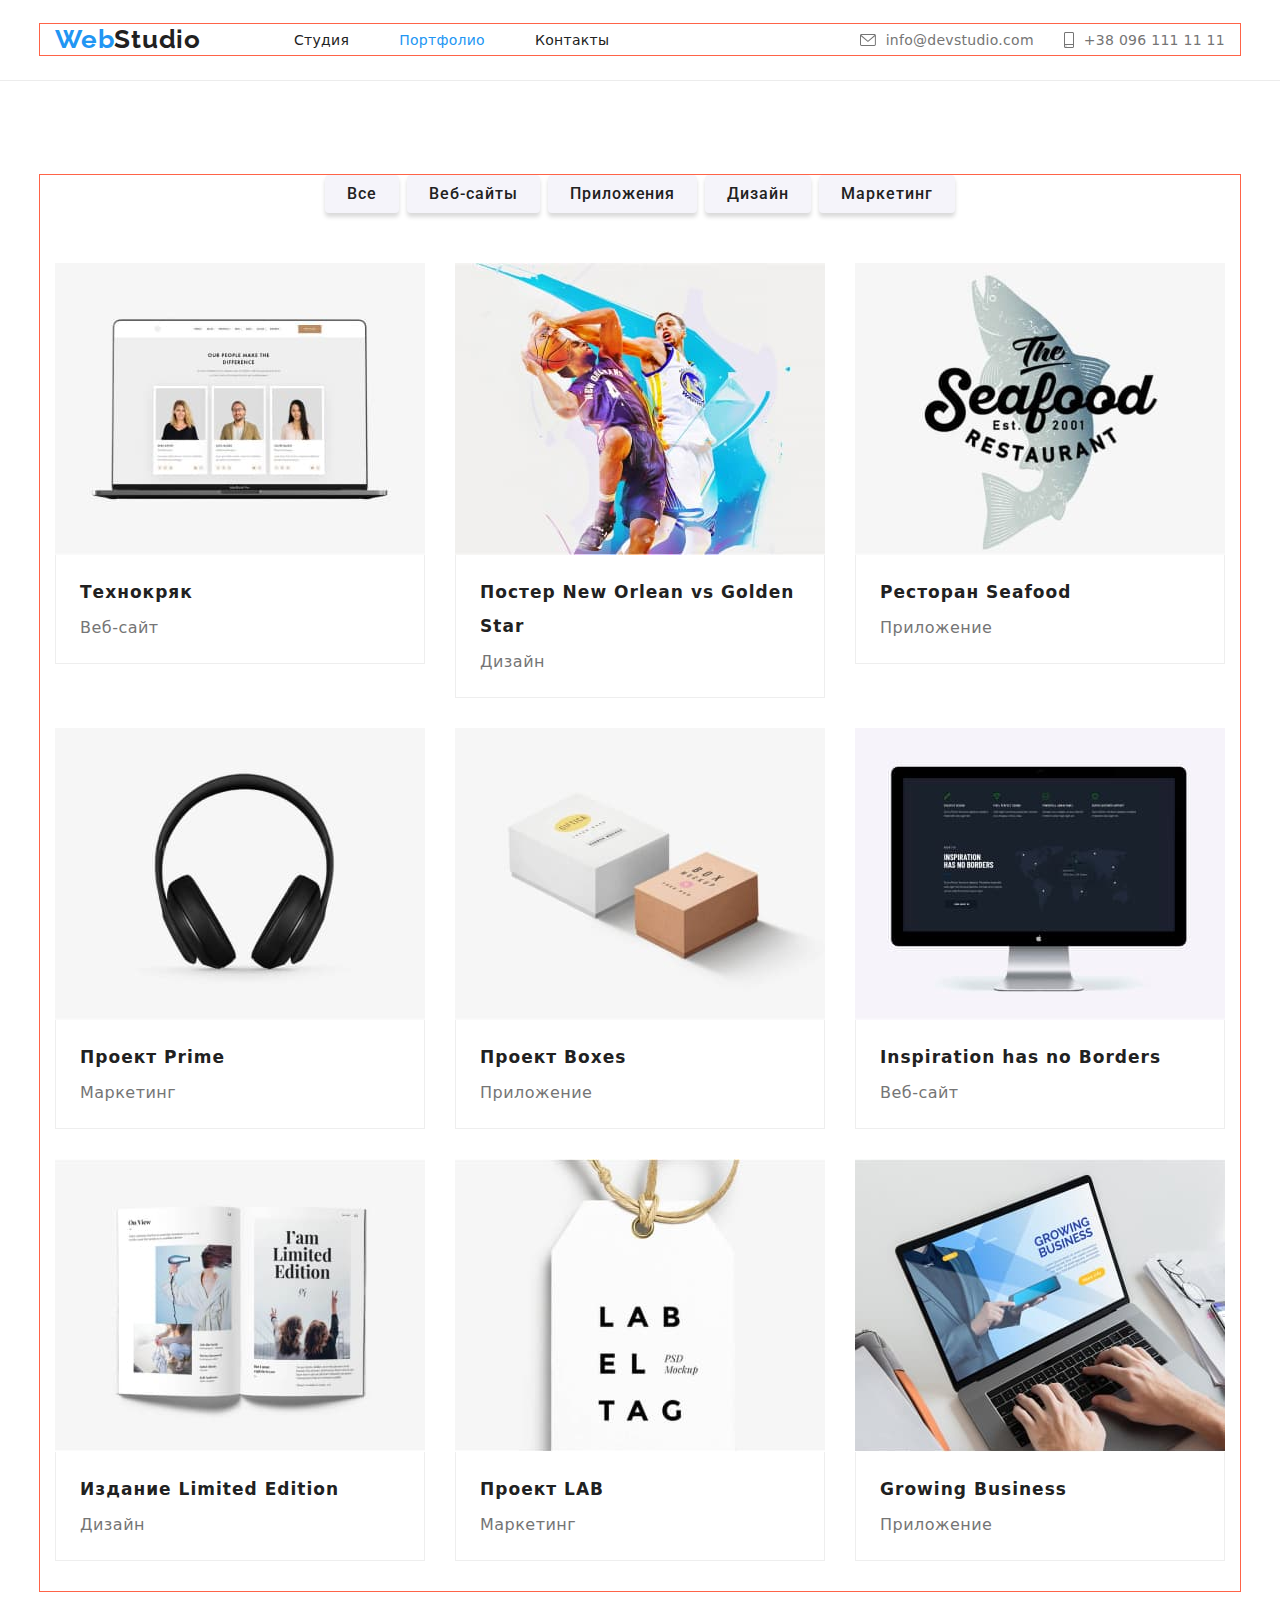
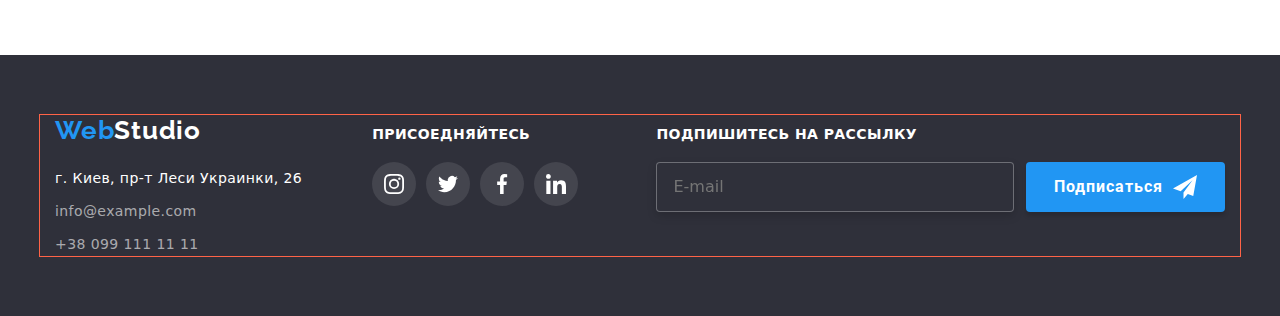
==== commit 5a4e1a21: "Backdrop Modal added" ====
--- a/portfolio.html
+++ b/portfolio.html
@@ -310,7 +310,7 @@
 
             <li class="projects__item">
               <a class="projects__link" href="">
-                <div class="pprojects__thumb">
+                <div class="projects__thumb">
                   <img src="./images/projects-links/proj9.jpg" alt="Growing Business" width="370" />
                   <div class="projects__dscrpt">
                     <p class="projects__text">
--- a/css/master.min.css
+++ b/css/master.min.css
@@ -1,2 +1,2 @@
-/*! modern-normalize v1.1.0 | MIT License | https://github.com/sindresorhus/modern-normalize */*,::before,::after{-webkit-box-sizing:border-box;box-sizing:border-box}html{line-height:1.15;-webkit-text-size-adjust:100%;-moz-tab-size:4;-o-tab-size:4;tab-size:4}body{margin:0;font-family:system-ui,-apple-system,"Segoe UI",Roboto,Helvetica,Arial,sans-serif,"Apple Color Emoji","Segoe UI Emoji"}hr{height:0;color:inherit}abbr[title]{-webkit-text-decoration:underline dotted;text-decoration:underline dotted}b,strong{font-weight:bolder}code,kbd,samp,pre{font-family:ui-monospace, SFMono-Regular, Consolas, 'Liberation Mono', Menlo, monospace;font-size:1em}small{font-size:80%}sub,sup{font-size:75%;line-height:0;position:relative;vertical-align:baseline}sub{bottom:-0.25em}sup{top:-0.5em}table{text-indent:0;border-color:inherit}button,input,optgroup,select,textarea{font-family:inherit;font-size:100%;line-height:1.15;margin:0}button,select{text-transform:none}button,[type='button'],[type='reset'],[type='submit']{-webkit-appearance:button}::-moz-focus-inner{border-style:none;padding:0}:-moz-focusring{outline:1px dotted ButtonText}:-moz-ui-invalid{box-shadow:none}legend{padding:0}progress{vertical-align:baseline}::-webkit-inner-spin-button,::-webkit-outer-spin-button{height:auto}[type='search']{-webkit-appearance:textfield;outline-offset:-2px}::-webkit-search-decoration{-webkit-appearance:none}::-webkit-file-upload-button{-webkit-appearance:button;font:inherit}summary{display:list-item}h1,h2,h3,h4,h5,h6,p,ul,ol,li{margin:0;padding:0}ul,ol{list-style:none}a{text-decoration:none}img{display:block;max-width:100%;height:auto;margin:0}.container{width:1200px;padding-left:15px;padding-right:15px;margin-left:auto;margin-right:auto;outline:1px solid tomato}.about__title,.portfolio__title{position:absolute;width:1px;height:1px;margin:-1px;border:0;padding:0;white-space:nowrap;-webkit-clip-path:inset(100%);clip-path:inset(100%);clip:rect(0 0 0 0);overflow:hidden}.logo{font-family:'Raleway';font-style:normal;font-weight:700;font-size:26px;line-height:calc(31 / 26);letter-spacing:0.03em}.logo__accent{color:#2196f3}.social-netwrk__list{display:-webkit-box;display:-ms-flexbox;display:flex;padding:0;width:-webkit-fit-content;width:-moz-fit-content;width:fit-content;height:44px}.social-netwrk__item:not(:last-of-type){margin-right:10px}.social-netwrk__link{display:-webkit-box;display:-ms-flexbox;display:flex;-webkit-box-pack:center;-ms-flex-pack:center;justify-content:center;-webkit-box-align:center;-ms-flex-align:center;align-items:center;width:44px;height:44px;border-radius:50%;-webkit-transition:color 250ms cubic-bezier(0.4, 0, 0.2, 1),background-color 250ms cubic-bezier(0.4, 0, 0.2, 1),fill 250ms cubic-bezier(0.4, 0, 0.2, 1);transition:color 250ms cubic-bezier(0.4, 0, 0.2, 1),background-color 250ms cubic-bezier(0.4, 0, 0.2, 1),fill 250ms cubic-bezier(0.4, 0, 0.2, 1)}.social-netwrk__icon{width:20px;height:20px}.clients--logo-1{background-image:url("../../images/svg/icons/logo-1.svg");background-position:center;background-repeat:no-repeat;background-size:contain}.clients--logo-2{background-image:url("../../images/svg/icons/logo-2.svg");background-position:center;background-repeat:no-repeat;background-size:contain}.clients--logo-3{background-image:url("../../images/svg/icons/logo-3.svg");background-position:center;background-repeat:no-repeat;background-size:contain}.clients--logo-4{background-image:url("../../images/svg/icons/logo-4.svg");background-position:center;background-repeat:no-repeat;background-size:contain}.clients--logo-5{background-image:url("../../images/svg/icons/logo-5.svg");background-position:center;background-repeat:no-repeat;background-size:contain}.clients--logo-6{background-image:url("../../images/svg/icons/logo-6.svg");background-position:center;background-repeat:no-repeat;background-size:contain}.section__title{text-align:center;font-weight:700;font-size:36px;line-height:calc(42 / 36);letter-spacing:0.03em;color:#212121}.button{font-family:'Roboto';font-style:normal;font-weight:700;font-size:16px;line-height:calc(30 / 16);display:-webkit-box;display:-ms-flexbox;display:flex;-webkit-box-align:center;-ms-flex-align:center;align-items:center;text-align:center;letter-spacing:0.06em;padding-top:10px;padding-bottom:10px;-webkit-box-pack:center;-ms-flex-pack:center;justify-content:center;outline:0;outline-offset:0;border:none;-webkit-box-shadow:0px 4px 4px rgba(0,0,0,0.15);box-shadow:0px 4px 4px rgba(0,0,0,0.15);border-radius:4px;color:#fff;background-color:#2196f3}.header{padding-top:24px;padding-bottom:25px;position:fixed;width:100%;top:0;left:0;font-style:normal;font-weight:500;font-size:14px;line-height:calc(16 / 14);letter-spacing:0.02em;background-color:#fff;border-bottom:1px solid #ececec;z-index:1}.header__container{display:-webkit-box;display:-ms-flexbox;display:flex;-webkit-box-align:center;-ms-flex-align:center;align-items:center}.header-studio-contacts{display:-webkit-box;display:-ms-flexbox;display:flex;-ms-flex-wrap:nowrap;flex-wrap:nowrap;width:-webkit-fit-content;width:-moz-fit-content;width:fit-content;margin-left:auto}.header-studio-contacts__item:not(:last-child){margin-right:30px}.header-studio-contacts__link{display:-webkit-box;display:-ms-flexbox;display:flex;padding:0;-webkit-box-align:center;-ms-flex-align:center;align-items:center;color:#757575;fill:currentColor;-webkit-transition:color 250ms cubic-bezier(0.4, 0, 0.2, 1);transition:color 250ms cubic-bezier(0.4, 0, 0.2, 1)}.header-studio-contacts__link:hover,.header-studio-contacts__link:focus{color:#2196f3}.header-studio-contacts__icon{margin-right:10px}.site-nav{display:-webkit-box;display:-ms-flexbox;display:flex}.site-nav__logo{color:#212121}.site-nav__list{display:-webkit-box;display:-ms-flexbox;display:flex;-webkit-box-align:center;-ms-flex-align:center;align-items:center;margin-left:93px;padding:0}.site-nav__item:not(:last-child){margin-right:50px}.site-nav__link{position:relative;display:block;color:#212121;-webkit-transition:color 250ms cubic-bezier(0.4, 0, 0.2, 1);transition:color 250ms cubic-bezier(0.4, 0, 0.2, 1)}.site-nav__link:hover,.site-nav__link:focus{color:#2196f3}.site-nav__link--active{color:#2196f3}.site-nav__link--active::after{content:'';display:block;position:absolute;left:0;bottom:-33px;width:100%;height:4px;border-radius:2px;background-color:#2196f3;-webkit-transform:scaleX(0);transform:scaleX(0);-webkit-animation-name:barScale;animation-name:barScale;-webkit-animation-duration:1000ms;animation-duration:1000ms;-webkit-animation-timing-function:cubic-bezier(0.4, 0, 0.2, 1);animation-timing-function:cubic-bezier(0.4, 0, 0.2, 1);-webkit-animation-iteration-count:1;animation-iteration-count:1;-webkit-animation-direction:normal;animation-direction:normal;-webkit-animation-play-state:running;animation-play-state:running;-webkit-animation-delay:250ms;animation-delay:250ms;-webkit-animation-fill-mode:forwards;animation-fill-mode:forwards}@-webkit-keyframes barScale{0%{-webkit-transform:scaleX(0);transform:scaleX(0)}50%{-webkit-transform:scaleX(1.2);transform:scaleX(1.2)}100%{-webkit-transform:scaleX(1);transform:scaleX(1)}}@keyframes barScale{0%{-webkit-transform:scaleX(0);transform:scaleX(0)}50%{-webkit-transform:scaleX(1.2);transform:scaleX(1.2)}100%{-webkit-transform:scaleX(1);transform:scaleX(1)}}.form-sbscrb{display:-webkit-box;display:-ms-flexbox;display:flex;width:100%}.form-sbscrb__label{display:block;width:358px;height:50px;margin-bottom:0;font-weight:400;font-size:16px;line-height:calc(20 / 16);display:-webkit-box;display:-ms-flexbox;display:flex;-webkit-box-align:center;-ms-flex-align:center;align-items:center;letter-spacing:0.03em;background-color:#2f303a;color:#ffffff99;border:1px solid rgba(255,255,255,0.3);-webkit-filter:drop-shadow(0px 4px 4px rgba(0,0,0,0.15));filter:drop-shadow(0px 4px 4px rgba(0,0,0,0.15));border-radius:4px}.form-sbscrb__input{display:block;outline:0;outline-offset:0;border:none;padding-left:16px;background-color:inherit;color:#fff}.form-sbscrb-button{margin-left:12px;padding-left:28px;padding-right:28px}.form-sbscrb-button__text{display:inline-block;margin-right:10px;padding:0}.form-sbscrb-button__icon{width:24px;height:24px}.footer{padding-top:60px;padding-bottom:60px;background-color:#2f303a}.footer__container{display:-webkit-box;display:-ms-flexbox;display:flex;-webkit-box-align:baseline;-ms-flex-align:baseline;align-items:baseline}.footer__logo{color:#fff}.footer__contacts{margin-right:70px}.footer-studio-contacts{margin-top:20px}.footer-studio-contacts__list{display:block}.footer-studio-contacts__item:not(:last-child){margin-bottom:9px}.footer-studio-contacts__addr{font-style:normal;font-weight:400;font-size:14px;line-height:calc(24 / 14);letter-spacing:0.03em;color:#fff;-webkit-transition:color 250ms cubic-bezier(0.4, 0, 0.2, 1);transition:color 250ms cubic-bezier(0.4, 0, 0.2, 1)}.footer-studio-contacts__addr:hover,.footer-studio-contacts__addr:focus{color:#2196f3}.footer-studio-contacts__link{font-style:normal;font-weight:400;font-size:14px;line-height:calc(24 / 14);letter-spacing:0.03em;color:#ffffff99}.footer-studio-contacts__link:hover,.footer-studio-contacts__link:focus{color:#2196f3}.follow__text{font-style:normal;font-weight:700;font-size:14px;line-height:calc(16 / 14);letter-spacing:0.03em;text-transform:uppercase;color:#fff}.footer-social-netwrk__list{margin-top:20px}.footer-social-netwrk__link{background-color:#ffffff1a;color:#fff;fill:currentColor}.footer-social-netwrk__link:hover,.footer-social-netwrk__link:focus{background-color:#2196f3}.sbscrb{display:block;margin-right:0;margin-left:auto}.sbscrb__text{margin-bottom:20px;font-weight:700;font-size:14px;line-height:calc(16 / 14);letter-spacing:0.03em;text-transform:uppercase;color:#fff}.hero__overlay{padding:200px 0px;background-color:#2f303a;max-width:1600px;min-height:600px;margin-left:auto;margin-right:auto;background-image:-webkit-gradient(linear, left top, right top, from(rgba(47,48,58,0.4)), to(rgba(47,48,58,0.4))),url("../images/banner/Img.jpg");background-image:linear-gradient(to right, rgba(47,48,58,0.4), rgba(47,48,58,0.4)),url("../images/banner/Img.jpg");background-size:cover;background-repeat:no-repeat;background-position:center}.hero__container{text-align:center}.hero__title{margin-bottom:30px;font-family:'Roboto';font-style:normal;font-weight:900;font-size:44px;line-height:calc(60 / 44);text-align:center;letter-spacing:0.06em;text-transform:uppercase;color:#fff}.hero__button{margin-left:auto;margin-right:auto;padding-left:32px;padding-right:32px;cursor:pointer}.about{padding-top:94px;padding-bottom:94px}.about__sub-title{margin-bottom:10px;font-weight:700;font-size:14px;line-height:calc(16 / 14);letter-spacing:0.03em;text-transform:uppercase;color:#212121}.about__text{padding:0;margin:0;font-style:normal;font-weight:400;font-size:14px;line-height:calc(24 / 14);letter-spacing:0.03em;color:#757575}.about__list{display:-webkit-box;display:-ms-flexbox;display:flex;-ms-flex-wrap:wrap;flex-wrap:wrap}.about__item{-ms-flex-preferred-size:calc((100% - 90px) / 4);flex-basis:calc((100% - 90px) / 4)}.about__item:not(:last-child){margin-right:30px}.about__body{display:inline-block;padding:25px 100px;margin-bottom:30px;background-color:#f5f4fa;border-radius:4px}.about__icon{width:70px;height:70px}.about__icon--antenna{background-image:url("../../images/svg/icons/antenna.svg");background-position:center;background-repeat:no-repeat;background-size:contain}.about__icon--astronaut{background-image:url("../../images/svg/icons/astronaut.svg");background-position:center;background-repeat:no-repeat;background-size:contain}.about__icon--clock{background-image:url("../../images/svg/icons/clock.svg");background-position:center;background-repeat:no-repeat;background-size:contain}.about__icon--diagram{background-image:url("../../images/svg/icons/diagram.svg");background-position:center;background-repeat:no-repeat;background-size:contain}.profile{padding-bottom:94px}.profile__title{margin-bottom:50px}.profile__list{display:-webkit-box;display:-ms-flexbox;display:flex;-ms-flex-wrap:wrap;flex-wrap:wrap}.profile__item{width:calc((100% - 60px) / 3);margin-bottom:0}.profile__item:not(:last-child){margin-right:30px}.profile__thumb{position:relative}.profile__text{position:absolute;bottom:0;left:0;display:-webkit-box;display:-ms-flexbox;display:flex;-webkit-box-pack:center;-ms-flex-pack:center;justify-content:center;-webkit-box-align:center;-ms-flex-align:center;align-items:center;height:70px;width:100%;padding:0;margin:0;font-weight:700;text-transform:uppercase;color:#fff;background-color:rgba(47,48,58,0.8)}.team{padding-top:94px;padding-bottom:94px;background-color:#f5f4fa}.team__title{margin-bottom:50px}.team__list{display:-webkit-box;display:-ms-flexbox;display:flex;-ms-flex-wrap:wrap;flex-wrap:wrap;padding:0}.team__item{background:#fff;-webkit-box-shadow:0px 1px 3px rgba(0,0,0,0.12),0px 1px 1px rgba(0,0,0,0.14),0px 2px 1px rgba(0,0,0,0.2);box-shadow:0px 1px 3px rgba(0,0,0,0.12),0px 1px 1px rgba(0,0,0,0.14),0px 2px 1px rgba(0,0,0,0.2);border-radius:0px 0px 4px 4px;text-align:center}.team__item:not(:last-child){margin-right:30px}.team__card{display:-ms-grid;display:grid;-webkit-box-pack:center;-ms-flex-pack:center;justify-content:center}.team__card{padding-top:30px;padding-bottom:30px}.team__sub-title{margin-bottom:10px}.team__position{font-size:16px;line-height:1.18;padding:0;margin:0px 0px 16px 0px;margin-bottom:16px}.team-social-netwrk__link{background-color:#fff;color:#afb1b8;fill:currentColor}.team-social-netwrk__link:hover,.team-social-netwrk__link:focus{background-color:#2196f3;fill:#fff}.clients{padding-top:94px;padding-bottom:94px}.clients__container{text-align:center}.clients__title{margin-bottom:50px}.clients__list{display:-webkit-box;display:-ms-flexbox;display:flex;-webkit-box-pack:center;-ms-flex-pack:center;justify-content:center}.clients__item{width:100%}.clients__item:not(:last-child){margin-right:30px}.clients__link{display:-webkit-inline-box;display:-ms-inline-flexbox;display:inline-flex;-webkit-box-pack:center;-ms-flex-pack:center;justify-content:center;-webkit-box-align:center;-ms-flex-align:center;align-items:center;width:170px;height:92px;border:1px solid #afb1b8;border-radius:4px;cursor:pointer;color:#afb1b8;fill:currentColor;-webkit-transition:color 250ms cubic-bezier(0.4, 0, 0.2, 1),border-color 250ms cubic-bezier(0.4, 0, 0.2, 1),fill 250ms cubic-bezier(0.4, 0, 0.2, 1);transition:color 250ms cubic-bezier(0.4, 0, 0.2, 1),border-color 250ms cubic-bezier(0.4, 0, 0.2, 1),fill 250ms cubic-bezier(0.4, 0, 0.2, 1)}.clients__link:hover,.clients__link:focus{border-color:#2196f3;fill:#2196f3}.clients__icon{width:106px;height:60px}.portfolio{padding-top:94px;padding-bottom:94px}.portfolio__title{margin-bottom:30px;font-family:'Roboto';font-style:normal;font-weight:900;font-size:44px;line-height:calc(60 / 44);text-align:center;letter-spacing:0.06em;text-transform:uppercase;color:#212121}.projects-filter{display:-webkit-box;display:-ms-flexbox;display:flex;-webkit-box-pack:center;-ms-flex-pack:center;justify-content:center;margin-bottom:50px}.projects-filter__item:not(:last-child){margin-right:8px}.projects-filter__button{padding:6px 22px;font-weight:500;font-size:16px;line-height:calc(26 / 16);background-color:#f5f4fa;color:#212121;cursor:pointer;-webkit-transition:background-color 250ms cubic-bezier(0.4, 0, 0.2, 1),color 250ms cubic-bezier(0.4, 0, 0.2, 1),-webkit-box-shadow 250ms cubic-bezier(0.4, 0, 0.2, 1);transition:background-color 250ms cubic-bezier(0.4, 0, 0.2, 1),color 250ms cubic-bezier(0.4, 0, 0.2, 1),-webkit-box-shadow 250ms cubic-bezier(0.4, 0, 0.2, 1);transition:background-color 250ms cubic-bezier(0.4, 0, 0.2, 1),box-shadow 250ms cubic-bezier(0.4, 0, 0.2, 1),color 250ms cubic-bezier(0.4, 0, 0.2, 1);transition:background-color 250ms cubic-bezier(0.4, 0, 0.2, 1),box-shadow 250ms cubic-bezier(0.4, 0, 0.2, 1),color 250ms cubic-bezier(0.4, 0, 0.2, 1),-webkit-box-shadow 250ms cubic-bezier(0.4, 0, 0.2, 1)}.projects-filter__button:hover,.projects-filter__button:focus{-webkit-box-shadow:0px 3px 1px rgba(0,0,0,0.1),0px 1px 2px rgba(0,0,0,0.08),0px 2px 2px rgba(0,0,0,0.12);box-shadow:0px 3px 1px rgba(0,0,0,0.1),0px 1px 2px rgba(0,0,0,0.08),0px 2px 2px rgba(0,0,0,0.12);background-color:#2196f3;color:#fff}.projects{display:-webkit-box;display:-ms-flexbox;display:flex;-ms-flex-wrap:wrap;flex-wrap:wrap;margin-right:calc(-1 * 30px);margin-bottom:calc(-1 * 30px)}.projects__item{width:370px;margin-right:30px;margin-bottom:30px}.projects__title{font-style:normal;font-weight:700;font-size:18px;line-height:calc(36 / 18);letter-spacing:0.06em;color:#212121}.projects__division{font-style:normal;font-weight:400;font-size:16px;line-height:calc(30 / 16);letter-spacing:0.03em;color:#757575}
+/*! modern-normalize v1.1.0 | MIT License | https://github.com/sindresorhus/modern-normalize */*,::before,::after{-webkit-box-sizing:border-box;box-sizing:border-box}html{line-height:1.15;-webkit-text-size-adjust:100%;-moz-tab-size:4;-o-tab-size:4;tab-size:4}body{margin:0;font-family:system-ui,-apple-system,"Segoe UI",Roboto,Helvetica,Arial,sans-serif,"Apple Color Emoji","Segoe UI Emoji"}hr{height:0;color:inherit}abbr[title]{-webkit-text-decoration:underline dotted;text-decoration:underline dotted}b,strong{font-weight:bolder}code,kbd,samp,pre{font-family:ui-monospace, SFMono-Regular, Consolas, 'Liberation Mono', Menlo, monospace;font-size:1em}small{font-size:80%}sub,sup{font-size:75%;line-height:0;position:relative;vertical-align:baseline}sub{bottom:-0.25em}sup{top:-0.5em}table{text-indent:0;border-color:inherit}button,input,optgroup,select,textarea{font-family:inherit;font-size:100%;line-height:1.15;margin:0}button,select{text-transform:none}button,[type='button'],[type='reset'],[type='submit']{-webkit-appearance:button}::-moz-focus-inner{border-style:none;padding:0}:-moz-focusring{outline:1px dotted ButtonText}:-moz-ui-invalid{box-shadow:none}legend{padding:0}progress{vertical-align:baseline}::-webkit-inner-spin-button,::-webkit-outer-spin-button{height:auto}[type='search']{-webkit-appearance:textfield;outline-offset:-2px}::-webkit-search-decoration{-webkit-appearance:none}::-webkit-file-upload-button{-webkit-appearance:button;font:inherit}summary{display:list-item}h1,h2,h3,h4,h5,h6,p,ul,ol,li{margin:0;padding:0}ul,ol{list-style:none}a{text-decoration:none}img{display:block;max-width:100%;height:auto;margin:0}.container{width:1200px;padding-left:15px;padding-right:15px;margin-left:auto;margin-right:auto;outline:1px solid tomato}.about__title,.portfolio__title{position:absolute;width:1px;height:1px;margin:-1px;border:0;padding:0;white-space:nowrap;-webkit-clip-path:inset(100%);clip-path:inset(100%);clip:rect(0 0 0 0);overflow:hidden}.logo{font-family:'Raleway';font-style:normal;font-weight:700;font-size:26px;line-height:calc(31 / 26);letter-spacing:0.03em}.logo__accent{color:#2196f3}.social-netwrk__list{display:-webkit-box;display:-ms-flexbox;display:flex;padding:0;width:-webkit-fit-content;width:-moz-fit-content;width:fit-content;height:44px}.social-netwrk__item:not(:last-of-type){margin-right:10px}.social-netwrk__link{display:-webkit-box;display:-ms-flexbox;display:flex;-webkit-box-pack:center;-ms-flex-pack:center;justify-content:center;-webkit-box-align:center;-ms-flex-align:center;align-items:center;width:44px;height:44px;border-radius:50%;-webkit-transition:color 250ms cubic-bezier(0.4, 0, 0.2, 1),background-color 250ms cubic-bezier(0.4, 0, 0.2, 1),fill 250ms cubic-bezier(0.4, 0, 0.2, 1);transition:color 250ms cubic-bezier(0.4, 0, 0.2, 1),background-color 250ms cubic-bezier(0.4, 0, 0.2, 1),fill 250ms cubic-bezier(0.4, 0, 0.2, 1)}.social-netwrk__icon{width:20px;height:20px}.clients--logo-1{background-image:url("../../images/svg/icons/logo-1.svg");background-position:center;background-repeat:no-repeat;background-size:contain}.clients--logo-2{background-image:url("../../images/svg/icons/logo-2.svg");background-position:center;background-repeat:no-repeat;background-size:contain}.clients--logo-3{background-image:url("../../images/svg/icons/logo-3.svg");background-position:center;background-repeat:no-repeat;background-size:contain}.clients--logo-4{background-image:url("../../images/svg/icons/logo-4.svg");background-position:center;background-repeat:no-repeat;background-size:contain}.clients--logo-5{background-image:url("../../images/svg/icons/logo-5.svg");background-position:center;background-repeat:no-repeat;background-size:contain}.clients--logo-6{background-image:url("../../images/svg/icons/logo-6.svg");background-position:center;background-repeat:no-repeat;background-size:contain}.section__title{text-align:center;font-weight:700;font-size:36px;line-height:calc(42 / 36);letter-spacing:0.03em;color:#212121}.button{font-family:'Roboto';font-style:normal;font-weight:700;font-size:16px;line-height:calc(30 / 16);display:-webkit-box;display:-ms-flexbox;display:flex;-webkit-box-align:center;-ms-flex-align:center;align-items:center;text-align:center;letter-spacing:0.06em;padding-top:10px;padding-bottom:10px;-webkit-box-pack:center;-ms-flex-pack:center;justify-content:center;outline:0;outline-offset:0;border:none;-webkit-box-shadow:0px 4px 4px rgba(0,0,0,0.15);box-shadow:0px 4px 4px rgba(0,0,0,0.15);border-radius:4px;color:#fff;background-color:#2196f3}.backdrop{position:fixed;top:0;left:0;z-index:2;width:100%;height:100%;background-color:rgba(0,0,0,0.1);opacity:1;-webkit-transition:opacity 250ms cubic-bezier(0.4, 0, 0.2, 1);transition:opacity 250ms cubic-bezier(0.4, 0, 0.2, 1)}.is-hidden{opacity:0;pointer-events:none}.is-hidden.modal{opacity:0;-webkit-transform:translate(-50%, -50%) scale(1.2);transform:translate(-50%, -50%) scale(1.2)}.modal{position:absolute;top:50%;left:50%;width:528px;height:581px;padding:40px;opacity:1;-webkit-transform:translate(-50%, -50%) scale(1);transform:translate(-50%, -50%) scale(1);-webkit-transition:opacity 250ms var(--timing-func),-webkit-transform 250ms cubic-bezier(0.4, 0, 0.2, 1);transition:opacity 250ms var(--timing-func),-webkit-transform 250ms cubic-bezier(0.4, 0, 0.2, 1);transition:transform 250ms cubic-bezier(0.4, 0, 0.2, 1),opacity 250ms var(--timing-func);transition:transform 250ms cubic-bezier(0.4, 0, 0.2, 1),opacity 250ms var(--timing-func),-webkit-transform 250ms cubic-bezier(0.4, 0, 0.2, 1);-webkit-box-shadow:0px 1px 3px rgba(0,0,0,0.12),0px 1px 1px rgba(0,0,0,0.14),0px 2px 1px rgba(0,0,0,0.2);box-shadow:0px 1px 3px rgba(0,0,0,0.12),0px 1px 1px rgba(0,0,0,0.14),0px 2px 1px rgba(0,0,0,0.2);border-radius:4px;background-color:#fff}.modal__button{position:absolute;top:0;right:0;width:30px;height:30px;margin-top:8px;margin-right:8px;display:-webkit-box;display:-ms-flexbox;display:flex;-webkit-box-pack:center;-ms-flex-pack:center;justify-content:center;-webkit-box-align:center;-ms-flex-align:center;align-items:center;border-radius:50%;border:1px solid rgba(0,0,0,0.1);background-color:#fff;color:#212121;fill:currentColor;-webkit-transition:fill 250ms cubic-bezier(0.4, 0, 0.2, 1);transition:fill 250ms cubic-bezier(0.4, 0, 0.2, 1)}.modal__button:hover,.modal__button:focus{fill:#2196f3;cursor:pointer}.header{padding-top:24px;padding-bottom:25px;position:fixed;width:100%;top:0;left:0;font-style:normal;font-weight:500;font-size:14px;line-height:calc(16 / 14);letter-spacing:0.02em;background-color:#fff;border-bottom:1px solid #ececec;z-index:1}.header__container{display:-webkit-box;display:-ms-flexbox;display:flex;-webkit-box-align:center;-ms-flex-align:center;align-items:center}.header-studio-contacts{display:-webkit-box;display:-ms-flexbox;display:flex;-ms-flex-wrap:nowrap;flex-wrap:nowrap;width:-webkit-fit-content;width:-moz-fit-content;width:fit-content;margin-left:auto}.header-studio-contacts__item:not(:last-child){margin-right:30px}.header-studio-contacts__link{display:-webkit-box;display:-ms-flexbox;display:flex;padding:0;-webkit-box-align:center;-ms-flex-align:center;align-items:center;color:#757575;fill:currentColor;-webkit-transition:color 250ms cubic-bezier(0.4, 0, 0.2, 1);transition:color 250ms cubic-bezier(0.4, 0, 0.2, 1)}.header-studio-contacts__link:hover,.header-studio-contacts__link:focus{color:#2196f3}.header-studio-contacts__icon{margin-right:10px}.site-nav{display:-webkit-box;display:-ms-flexbox;display:flex}.site-nav__logo{color:#212121}.site-nav__list{display:-webkit-box;display:-ms-flexbox;display:flex;-webkit-box-align:center;-ms-flex-align:center;align-items:center;margin-left:93px;padding:0}.site-nav__item:not(:last-child){margin-right:50px}.site-nav__link{position:relative;display:block;color:#212121;-webkit-transition:color 250ms cubic-bezier(0.4, 0, 0.2, 1);transition:color 250ms cubic-bezier(0.4, 0, 0.2, 1)}.site-nav__link:hover,.site-nav__link:focus{color:#2196f3}.site-nav__link--active{color:#2196f3}.site-nav__link--active::after{content:'';display:block;position:absolute;left:0;bottom:-33px;width:100%;height:4px;border-radius:2px;background-color:#2196f3;-webkit-transform:scaleX(0);transform:scaleX(0);-webkit-animation-name:barScale;animation-name:barScale;-webkit-animation-duration:1000ms;animation-duration:1000ms;-webkit-animation-timing-function:cubic-bezier(0.4, 0, 0.2, 1);animation-timing-function:cubic-bezier(0.4, 0, 0.2, 1);-webkit-animation-iteration-count:1;animation-iteration-count:1;-webkit-animation-direction:normal;animation-direction:normal;-webkit-animation-play-state:running;animation-play-state:running;-webkit-animation-delay:250ms;animation-delay:250ms;-webkit-animation-fill-mode:forwards;animation-fill-mode:forwards}@-webkit-keyframes barScale{0%{-webkit-transform:scaleX(0);transform:scaleX(0)}50%{-webkit-transform:scaleX(1.2);transform:scaleX(1.2)}100%{-webkit-transform:scaleX(1);transform:scaleX(1)}}@keyframes barScale{0%{-webkit-transform:scaleX(0);transform:scaleX(0)}50%{-webkit-transform:scaleX(1.2);transform:scaleX(1.2)}100%{-webkit-transform:scaleX(1);transform:scaleX(1)}}.form-sbscrb{display:-webkit-box;display:-ms-flexbox;display:flex;width:100%}.form-sbscrb__label{display:block;width:358px;height:50px;margin-bottom:0;font-weight:400;font-size:16px;line-height:calc(20 / 16);display:-webkit-box;display:-ms-flexbox;display:flex;-webkit-box-align:center;-ms-flex-align:center;align-items:center;letter-spacing:0.03em;background-color:#2f303a;color:#ffffff99;border:1px solid rgba(255,255,255,0.3);-webkit-filter:drop-shadow(0px 4px 4px rgba(0,0,0,0.15));filter:drop-shadow(0px 4px 4px rgba(0,0,0,0.15));border-radius:4px}.form-sbscrb__input{display:block;outline:0;outline-offset:0;border:none;padding-left:16px;background-color:inherit;color:#fff}.form-sbscrb-button{margin-left:12px;padding-left:28px;padding-right:28px}.form-sbscrb-button__text{display:inline-block;margin-right:10px;padding:0}.form-sbscrb-button__icon{width:24px;height:24px}.footer{padding-top:60px;padding-bottom:60px;background-color:#2f303a}.footer__container{display:-webkit-box;display:-ms-flexbox;display:flex;-webkit-box-align:baseline;-ms-flex-align:baseline;align-items:baseline}.footer__logo{color:#fff}.footer__contacts{margin-right:70px}.footer-studio-contacts{margin-top:20px}.footer-studio-contacts__list{display:block}.footer-studio-contacts__item:not(:last-child){margin-bottom:9px}.footer-studio-contacts__addr{font-style:normal;font-weight:400;font-size:14px;line-height:calc(24 / 14);letter-spacing:0.03em;color:#fff;-webkit-transition:color 250ms cubic-bezier(0.4, 0, 0.2, 1);transition:color 250ms cubic-bezier(0.4, 0, 0.2, 1)}.footer-studio-contacts__addr:hover,.footer-studio-contacts__addr:focus{color:#2196f3}.footer-studio-contacts__link{font-style:normal;font-weight:400;font-size:14px;line-height:calc(24 / 14);letter-spacing:0.03em;color:#ffffff99}.footer-studio-contacts__link:hover,.footer-studio-contacts__link:focus{color:#2196f3}.follow__text{font-style:normal;font-weight:700;font-size:14px;line-height:calc(16 / 14);letter-spacing:0.03em;text-transform:uppercase;color:#fff}.footer-social-netwrk__list{margin-top:20px}.footer-social-netwrk__link{background-color:#ffffff1a;color:#fff;fill:currentColor}.footer-social-netwrk__link:hover,.footer-social-netwrk__link:focus{background-color:#2196f3}.sbscrb{display:block;margin-right:0;margin-left:auto}.sbscrb__text{margin-bottom:20px;font-weight:700;font-size:14px;line-height:calc(16 / 14);letter-spacing:0.03em;text-transform:uppercase;color:#fff}.hero__overlay{padding:200px 0px;background-color:#2f303a;max-width:1600px;min-height:600px;margin-left:auto;margin-right:auto;background-image:-webkit-gradient(linear, left top, right top, from(rgba(47,48,58,0.4)), to(rgba(47,48,58,0.4))),url("../images/banner/Img.jpg");background-image:linear-gradient(to right, rgba(47,48,58,0.4), rgba(47,48,58,0.4)),url("../images/banner/Img.jpg");background-size:cover;background-repeat:no-repeat;background-position:center}.hero__container{text-align:center}.hero__title{margin-bottom:30px;font-family:'Roboto';font-style:normal;font-weight:900;font-size:44px;line-height:calc(60 / 44);text-align:center;letter-spacing:0.06em;text-transform:uppercase;color:#fff}.hero__button{margin-left:auto;margin-right:auto;padding-left:32px;padding-right:32px;cursor:pointer}.about{padding-top:94px;padding-bottom:94px}.about__sub-title{margin-bottom:10px;font-weight:700;font-size:14px;line-height:calc(16 / 14);letter-spacing:0.03em;text-transform:uppercase;color:#212121}.about__text{padding:0;margin:0;font-style:normal;font-weight:400;font-size:14px;line-height:calc(24 / 14);letter-spacing:0.03em;color:#757575}.about__list{display:-webkit-box;display:-ms-flexbox;display:flex;-ms-flex-wrap:wrap;flex-wrap:wrap}.about__item{-ms-flex-preferred-size:calc((100% - 90px) / 4);flex-basis:calc((100% - 90px) / 4)}.about__item:not(:last-child){margin-right:30px}.about__body{display:inline-block;padding:25px 100px;margin-bottom:30px;background-color:#f5f4fa;border-radius:4px}.about__icon{width:70px;height:70px}.about__icon--antenna{background-image:url("../../images/svg/icons/antenna.svg");background-position:center;background-repeat:no-repeat;background-size:contain}.about__icon--astronaut{background-image:url("../../images/svg/icons/astronaut.svg");background-position:center;background-repeat:no-repeat;background-size:contain}.about__icon--clock{background-image:url("../../images/svg/icons/clock.svg");background-position:center;background-repeat:no-repeat;background-size:contain}.about__icon--diagram{background-image:url("../../images/svg/icons/diagram.svg");background-position:center;background-repeat:no-repeat;background-size:contain}.profile{padding-bottom:94px}.profile__title{margin-bottom:50px}.profile__list{display:-webkit-box;display:-ms-flexbox;display:flex;-ms-flex-wrap:wrap;flex-wrap:wrap}.profile__item{width:calc((100% - 60px) / 3);margin-bottom:0}.profile__item:not(:last-child){margin-right:30px}.profile__thumb{position:relative}.profile__text{position:absolute;bottom:0;left:0;display:-webkit-box;display:-ms-flexbox;display:flex;-webkit-box-pack:center;-ms-flex-pack:center;justify-content:center;-webkit-box-align:center;-ms-flex-align:center;align-items:center;height:70px;width:100%;padding:0;margin:0;font-weight:700;text-transform:uppercase;color:#fff;background-color:rgba(47,48,58,0.8)}.team{padding-top:94px;padding-bottom:94px;background-color:#f5f4fa}.team__title{margin-bottom:50px}.team__list{display:-webkit-box;display:-ms-flexbox;display:flex;-ms-flex-wrap:wrap;flex-wrap:wrap;padding:0}.team__item{background:#fff;-webkit-box-shadow:0px 1px 3px rgba(0,0,0,0.12),0px 1px 1px rgba(0,0,0,0.14),0px 2px 1px rgba(0,0,0,0.2);box-shadow:0px 1px 3px rgba(0,0,0,0.12),0px 1px 1px rgba(0,0,0,0.14),0px 2px 1px rgba(0,0,0,0.2);border-radius:0px 0px 4px 4px;text-align:center}.team__item:not(:last-child){margin-right:30px}.team__card{display:-ms-grid;display:grid;-webkit-box-pack:center;-ms-flex-pack:center;justify-content:center}.team__card{padding-top:30px;padding-bottom:30px}.team__sub-title{margin-bottom:10px}.team__position{font-size:16px;line-height:1.18;padding:0;margin:0px 0px 16px 0px;margin-bottom:16px}.team-social-netwrk__link{background-color:#fff;color:#afb1b8;fill:currentColor}.team-social-netwrk__link:hover,.team-social-netwrk__link:focus{background-color:#2196f3;fill:#fff}.clients{padding-top:94px;padding-bottom:94px}.clients__container{text-align:center}.clients__title{margin-bottom:50px}.clients__list{display:-webkit-box;display:-ms-flexbox;display:flex;-webkit-box-pack:center;-ms-flex-pack:center;justify-content:center}.clients__item{width:100%}.clients__item:not(:last-child){margin-right:30px}.clients__link{display:-webkit-inline-box;display:-ms-inline-flexbox;display:inline-flex;-webkit-box-pack:center;-ms-flex-pack:center;justify-content:center;-webkit-box-align:center;-ms-flex-align:center;align-items:center;width:170px;height:92px;border:1px solid #afb1b8;border-radius:4px;cursor:pointer;color:#afb1b8;fill:currentColor;-webkit-transition:color 250ms cubic-bezier(0.4, 0, 0.2, 1),border-color 250ms cubic-bezier(0.4, 0, 0.2, 1),fill 250ms cubic-bezier(0.4, 0, 0.2, 1);transition:color 250ms cubic-bezier(0.4, 0, 0.2, 1),border-color 250ms cubic-bezier(0.4, 0, 0.2, 1),fill 250ms cubic-bezier(0.4, 0, 0.2, 1)}.clients__link:hover,.clients__link:focus{border-color:#2196f3;fill:#2196f3}.clients__icon{width:106px;height:60px}.portfolio{padding-top:94px;padding-bottom:94px}.portfolio__title{margin-bottom:30px;font-family:'Roboto';font-style:normal;font-weight:900;font-size:44px;line-height:calc(60 / 44);text-align:center;letter-spacing:0.06em;text-transform:uppercase;color:#212121}.projects-filter{display:-webkit-box;display:-ms-flexbox;display:flex;-webkit-box-pack:center;-ms-flex-pack:center;justify-content:center;margin-bottom:50px}.projects-filter__item:not(:last-child){margin-right:8px}.projects-filter__button{padding:6px 22px;font-weight:500;font-size:16px;line-height:calc(26 / 16);background-color:#f5f4fa;color:#212121;cursor:pointer;-webkit-transition:background-color 250ms cubic-bezier(0.4, 0, 0.2, 1),color 250ms cubic-bezier(0.4, 0, 0.2, 1),-webkit-box-shadow 250ms cubic-bezier(0.4, 0, 0.2, 1);transition:background-color 250ms cubic-bezier(0.4, 0, 0.2, 1),color 250ms cubic-bezier(0.4, 0, 0.2, 1),-webkit-box-shadow 250ms cubic-bezier(0.4, 0, 0.2, 1);transition:background-color 250ms cubic-bezier(0.4, 0, 0.2, 1),box-shadow 250ms cubic-bezier(0.4, 0, 0.2, 1),color 250ms cubic-bezier(0.4, 0, 0.2, 1);transition:background-color 250ms cubic-bezier(0.4, 0, 0.2, 1),box-shadow 250ms cubic-bezier(0.4, 0, 0.2, 1),color 250ms cubic-bezier(0.4, 0, 0.2, 1),-webkit-box-shadow 250ms cubic-bezier(0.4, 0, 0.2, 1)}.projects-filter__button:hover,.projects-filter__button:focus{-webkit-box-shadow:0px 3px 1px rgba(0,0,0,0.1),0px 1px 2px rgba(0,0,0,0.08),0px 2px 2px rgba(0,0,0,0.12);box-shadow:0px 3px 1px rgba(0,0,0,0.1),0px 1px 2px rgba(0,0,0,0.08),0px 2px 2px rgba(0,0,0,0.12);background-color:#2196f3;color:#fff}.projects{display:-webkit-box;display:-ms-flexbox;display:flex;-ms-flex-wrap:wrap;flex-wrap:wrap;margin-right:calc(-1 * 30px);margin-bottom:calc(-1 * 30px)}.projects__item{width:370px;margin-right:30px;margin-bottom:30px}.projects__link{display:block;-webkit-transition:-webkit-box-shadow 250ms cubic-bezier(0.4, 0, 0.2, 1);transition:-webkit-box-shadow 250ms cubic-bezier(0.4, 0, 0.2, 1);transition:box-shadow 250ms cubic-bezier(0.4, 0, 0.2, 1);transition:box-shadow 250ms cubic-bezier(0.4, 0, 0.2, 1), -webkit-box-shadow 250ms cubic-bezier(0.4, 0, 0.2, 1)}.projects__link:hover,.projects__link:focus{-webkit-box-shadow:0px 1px 1px rgba(0,0,0,0.12),0px 4px 4px rgba(0,0,0,0.06),1px 4px 6px rgba(0,0,0,0.16);box-shadow:0px 1px 1px rgba(0,0,0,0.12),0px 4px 4px rgba(0,0,0,0.06),1px 4px 6px rgba(0,0,0,0.16)}.projects__link:hover .projects__dscrpt,.projects__link:focus .projects__dscrpt{-webkit-transform:translateY(0);transform:translateY(0)}.projects__link:hover .projects__text,.projects__link:focus .projects__text{opacity:1}.projects__thumb{position:relative;overflow:hidden}.projects__dscrpt{position:absolute;width:100%;height:100%;padding:63px 24px;top:0;left:0;background-color:rgba(33,150,243,0.9);-webkit-transform:translateY(100%);transform:translateY(100%);-webkit-transition:-webkit-transform 250ms cubic-bezier(0.4, 0, 0.2, 1);transition:-webkit-transform 250ms cubic-bezier(0.4, 0, 0.2, 1);transition:transform 250ms cubic-bezier(0.4, 0, 0.2, 1);transition:transform 250ms cubic-bezier(0.4, 0, 0.2, 1), -webkit-transform 250ms cubic-bezier(0.4, 0, 0.2, 1)}.projects__text{font-size:18px;font-weight:400;line-height:calc(28 / 18);color:#fff;opacity:0;-webkit-transition:opacity 250ms cubic-bezier(0.4, 0, 0.2, 1) 250ms;transition:opacity 250ms cubic-bezier(0.4, 0, 0.2, 1) 250ms}.projects__label{padding:20px 24px;border:1px solid #eee;border-top:none}.projects__title{margin-bottom:4px;font-style:normal;font-weight:700;font-size:17px;line-height:calc(36 / 18);letter-spacing:0.06em;color:#212121}.projects__division{font-style:normal;font-weight:400;font-size:16px;line-height:calc(30 / 16);letter-spacing:0.03em;color:#757575}
 /*# sourceMappingURL=master.min.css.map */--- a/css/styles.css
+++ b/css/styles.css
@@ -1001,20 +1001,20 @@
 /* .projects.list .item .title {
   margin-bottom: 4px;
 } */
-.project-card {
+/* .project-card {
   display: block;
   transition: box-shadow 250ms var(--timing-func);
-}
-.project-card:hover,
+} */
+/* .project-card:hover,
 .project-card:focus {
   box-shadow: 0px 1px 1px rgba(0, 0, 0, 0.12), 0px 4px 4px rgba(0, 0, 0, 0.06),
     1px 4px 6px rgba(0, 0, 0, 0.16);
-}
-.prj-thumb {
+} */
+/* .prj-thumb {
   position: relative;
   overflow: hidden;
-}
-.prj-dscrpt {
+} */
+/* .prj-dscrpt {
   position: absolute;
   width: 100%;
   height: 100%;
@@ -1025,28 +1025,28 @@
 
   transform: translateY(100%);
   transition: transform 250ms var(--timing-func);
-}
-.project-card:hover .prj-dscrpt,
+} */
+/* .project-card:hover .prj-dscrpt,
 .project-card:focus .prj-dscrpt {
   transform: translateY(0);
-}
-.prj-dscrpt > p {
+} */
+/* .prj-dscrpt > p {
   font-size: 18px;
   font-weight: 400;
   line-height: calc(28 / 18);
   color: var(--white-color);
   opacity: 0;
   transition: opacity 250ms var(--timing-func) 250ms;
-}
-.project-card:hover .prj-dscrpt > p,
+} */
+/* .project-card:hover .prj-dscrpt > p,
 .project-card:focus .prj-dscrpt > p {
   opacity: 1;
-}
-.card-label {
+} */
+/* .card-label {
   padding: 20px 24px;
   border: 1px solid var(--minor-bgc);
   border-top: none;
-}
+} */
 
 /* ------------ Backdrop Modal BEM ------------ */
 
@@ -1063,7 +1063,7 @@
 
 /* ------------ Backdrop Modal ------------ */
 
-.backdrop {
+/* .backdrop {
   position: fixed;
   top: 0;
   left: 0;
@@ -1075,12 +1075,12 @@
   background-color: var(--dropbox-bgc);
   opacity: 1;
   transition: opacity 250ms var(--timing-func);
-}
-.backdrop.is-hidden {
+} */
+/* .backdrop.is-hidden {
   opacity: 0;
   pointer-events: none;
-}
-.modal {
+} */
+/* .modal {
   position: absolute;
   top: 50%;
   left: 50%;
@@ -1097,12 +1097,12 @@
     0px 2px 1px rgba(0, 0, 0, 0.2);
   border-radius: 4px;
   background-color: var(--modal-bgc);
-}
-.backdrop.is-hidden .modal {
+} */
+/* .backdrop.is-hidden .modal {
   opacity: 0;
   transform: translate(-50%, -50%) scale(1.2);
-}
-.mdl-close {
+} */
+/* .mdl-close {
   position: absolute;
   top: 0;
   right: 0;
@@ -1121,12 +1121,12 @@
   color: var(--black-color);
   fill: currentColor;
   transition: fill 250ms var(--timing-func);
-}
-.mdl-close:hover,
+} */
+/* .mdl-close:hover,
 .mdl-close:focus {
   fill: var(--accent-color);
   cursor: pointer;
-}
+} */
 
 /* ------------ Backdrop Modal Form BEM ------------ */
 
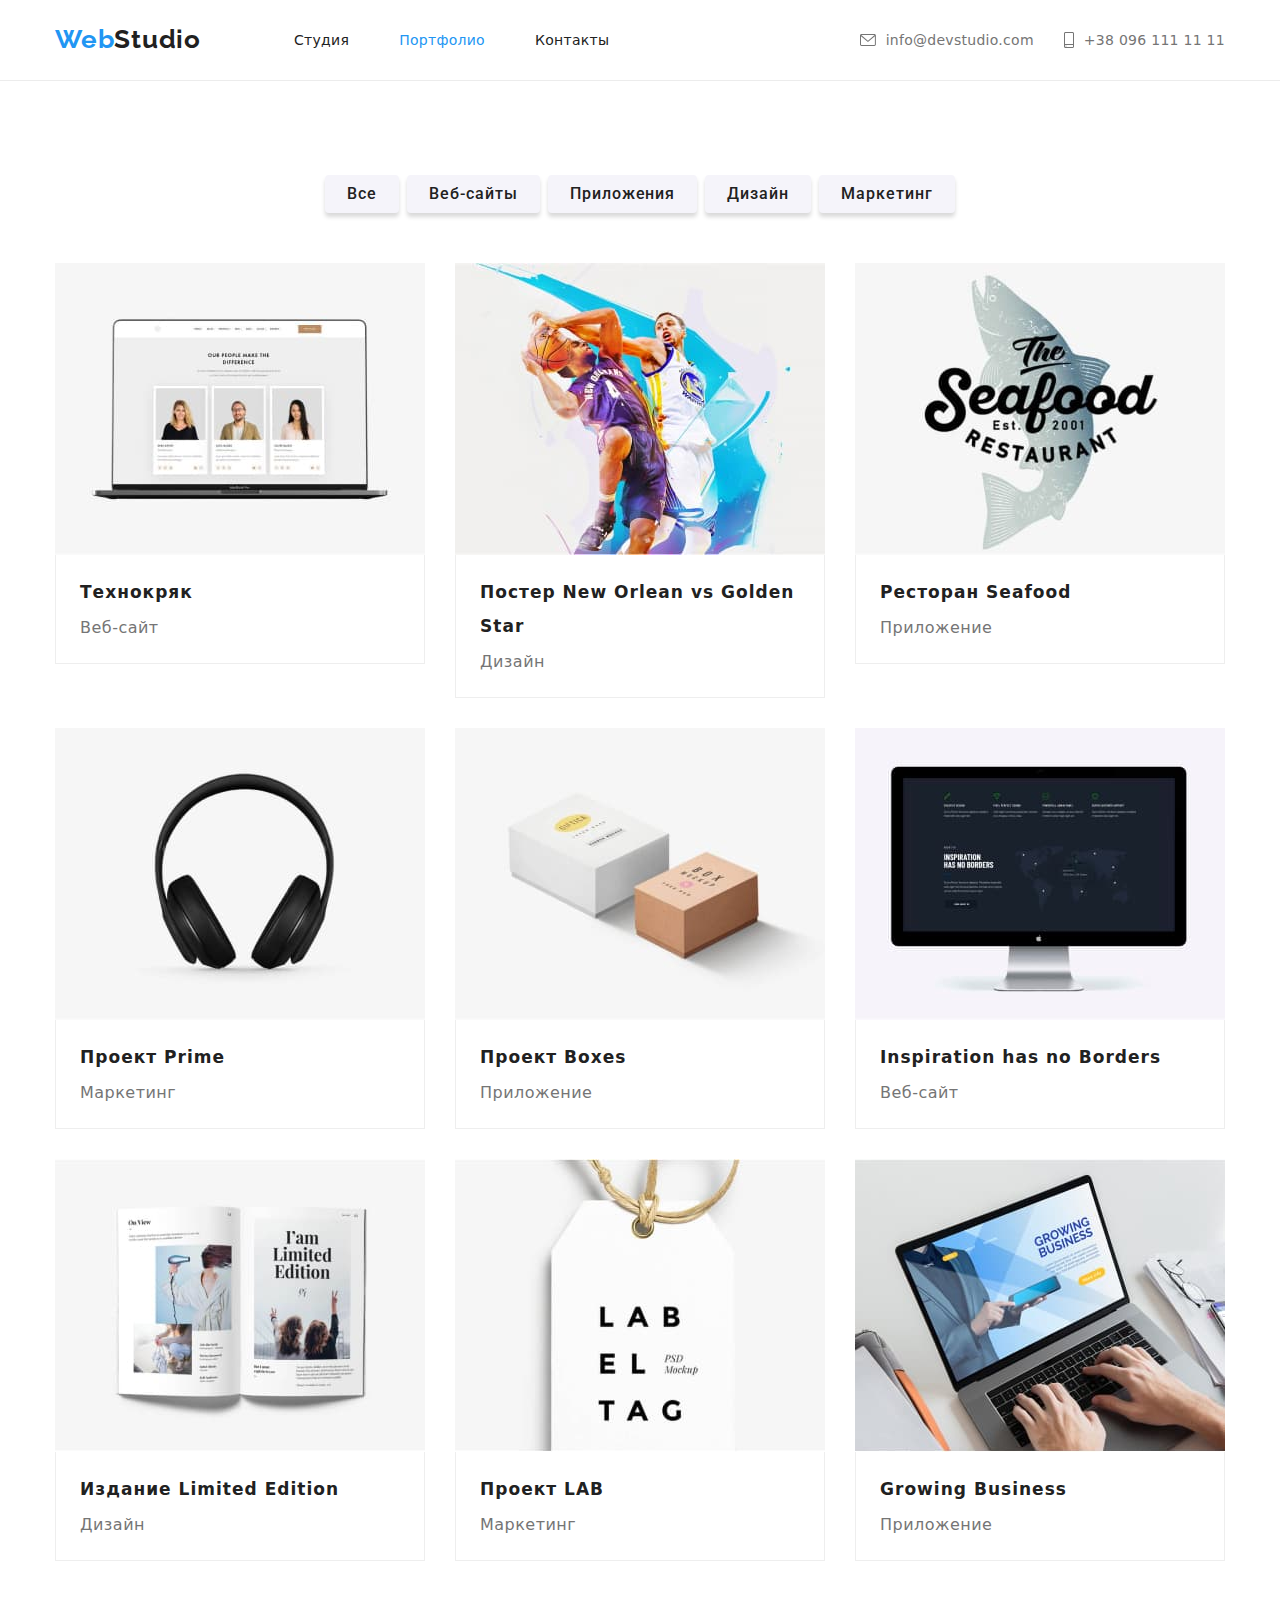
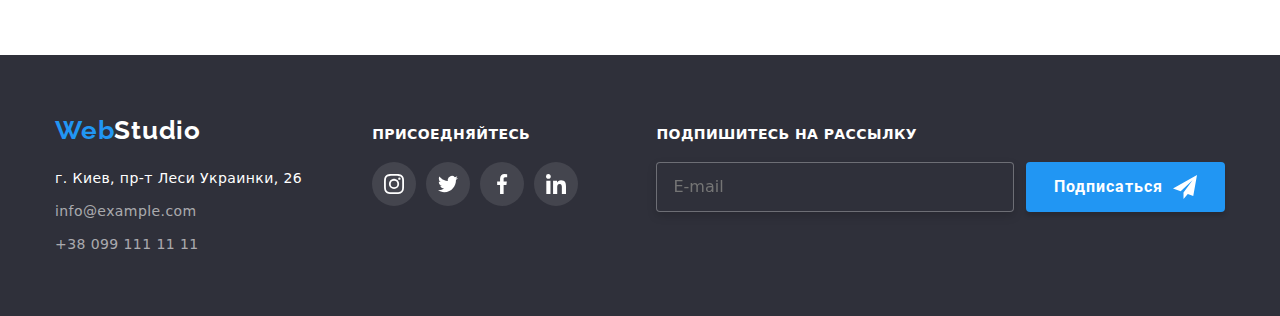
==== commit 48d3d1eb: "files fixed" ====
--- a/portfolio.html
+++ b/portfolio.html
@@ -18,7 +18,6 @@
     />
     <!-- Потом пользовательсткие стили -->
     <link rel="stylesheet" href="./css/master.min.css" />
-    <!-- <link rel="stylesheet" href="./css/styles.css" /> -->
   </head>
 
   <body>
@@ -64,44 +63,6 @@
       </div>
     </header>
 
-    <!-- <header class="header brd">
-      <div class="intro container">
-        <nav class="nav">
-          <a class="studio-logo link" href="./index.html"
-            ><span class="web-effect">Web</span>Studio</a
-          >
-          <ul class="list-nav">
-            <li class="item-nav">
-              <a class="studio-nav link" href="./index.html">Студия</a>
-            </li>
-
-            <li class="item-nav">
-              <a class="studio-nav link current" href="./portfolio.html">Портфолио</a>
-            </li>
-            <li class="item-nav"><a class="studio-nav link" href="">Контакты</a></li>
-          </ul>
-        </nav>
-
-        <ul class="list contacts">
-          <li class="item contacts">
-            <a href="mailto:info@devstudio.com" class="link contacts pseudo">
-              <svg class="link-icon envlp" width="16px" height="12px">
-                <use href="./images/svg/webstudio-icons-optimized.svg#icon-envelope"></use></svg
-              >info@devstudio.com
-            </a>
-          </li>
-
-          <li class="item contacts">
-            <a href="tel:+380961111111" class="link contacts pseudo">
-              <svg class="link-icon smrtphone" width="10px" height="16px">
-                <use href="./images/svg/webstudio-icons-optimized.svg#icon-smartphone"></use></svg
-              >+38 096 111 11 11
-            </a>
-          </li>
-        </ul>
-      </div>
-    </header> -->
-
     <main>
       <!-- Portfolio -->
 
@@ -109,9 +70,9 @@
         <div class="container portfolio__container">
           <h1 class="title portfolio__title portfolio__title--visually-hidden">Projects filter</h1>
 
+          <!--Projects Filter-->
+
           <ul class="projects-filter">
-            <!--Projects Filter-->
-
             <li class="projects-filter__item">
               <button class="button projects-filter__button" type="button">Все</button>
             </li>
@@ -133,9 +94,9 @@
             </li>
           </ul>
 
+          <!-- Portfolio -->
+
           <ul class="projects">
-            <!--Projects Portfolio Titles-->
-
             <li class="projects__item">
               <a href="" class="projects__link">
                 <div class="projects__thumb">
@@ -330,230 +291,6 @@
           </ul>
         </div>
       </section>
-
-      <!-- <section class="portfolio">
-        <div class="container">
-          <h1 class="portfolio-title visually-hidden">Projects filter</h1>
-
-          <ul class="projects-filter list">
-
-            <li class="filter-item">
-              <button class="filter-button" type="button">Все</button>
-            </li>
-
-            <li class="filter-item">
-              <button class="filter-button" type="button">Веб-сайты</button>
-            </li>
-
-            <li class="filter-item">
-              <button class="filter-button" type="button">Приложения</button>
-            </li>
-
-            <li class="filter-item">
-              <button class="filter-button" type="button">Дизайн</button>
-            </li>
-
-            <li class="filter-item">
-              <button class="filter-button" type="button">Маркетинг</button>
-            </li>
-          </ul>
-
-          <ul class="projects list">
-
-            <li class="item">
-              <a href="" class="project-card link">
-                <div class="prj-thumb">
-                  <img src="./images/projects-links/proj1.jpg" alt="Технокряк" width="370" />
-                  <div class="prj-dscrpt">
-                    <p>
-                      Ресурс предлагает комплексные предложения с разным уровнем функционала и
-                      сервисов. Все это позволит посетителю получить исчерпывающие сведения о
-                      компании или частном лице.
-                    </p>
-                  </div>
-                </div>
-
-                <div class="card-label">
-                  <h2 class="title">Технокряк</h2>
-                  <p class="project-unit">Веб-сайт</p>
-                </div>
-              </a>
-            </li>
-
-            <li class="item">
-              <a class="project-card link" href="">
-                <div class="prj-thumb">
-                  <img
-                    src="./images/projects-links/proj2.jpg"
-                    alt="Постер New Orlean vs Golden Star"
-                    width="370"
-                  />
-                  <div class="prj-dscrpt">
-                    <p>
-                      Lorem ipsum dolor sit amet consectetur adipisicing elit. Ullam culpa excepturi
-                      illum? Nemo perspiciatis labore dicta, mollitia aut ullam atque dolore
-                      corrupti odit nisi deleniti cumque tenetur consequuntur in rerum.
-                    </p>
-                  </div>
-                </div>
-
-                <div class="card-label">
-                  <h2 class="title">Постер New Orlean vs Golden Star</h2>
-                  <p class="project-unit">Дизайн</p>
-                </div>
-              </a>
-            </li>
-
-            <li class="item">
-              <a class="project-card link" href="">
-                <div class="prj-thumb">
-                  <img src="./images/projects-links/proj3.jpg" alt="Ресторан Seafood" width="370" />
-                  <div class="prj-dscrpt">
-                    <p>
-                      Lorem ipsum dolor sit amet consectetur adipisicing elit. Ullam culpa excepturi
-                      illum? Nemo perspiciatis labore dicta, mollitia aut ullam atque dolore
-                      corrupti odit nisi deleniti cumque tenetur consequuntur in rerum.
-                    </p>
-                  </div>
-                </div>
-
-                <div class="card-label">
-                  <h2 class="title">Ресторан Seafood</h2>
-                  <p class="project-unit">Приложение</p>
-                </div>
-              </a>
-            </li>
-
-            <li class="item">
-              <a class="project-card link" href="">
-                <div class="prj-thumb">
-                  <img src="./images/projects-links/proj4.jpg" alt="Проект Prime" width="370" />
-                  <div class="prj-dscrpt">
-                    <p>
-                      Lorem ipsum dolor sit amet consectetur adipisicing elit. Ullam culpa excepturi
-                      illum? Nemo perspiciatis labore dicta, mollitia aut ullam atque dolore
-                      corrupti odit nisi deleniti cumque tenetur consequuntur in rerum.
-                    </p>
-                  </div>
-                </div>
-
-                <div class="card-label">
-                  <h2 class="title">Проект Prime</h2>
-                  <p class="project-unit">Маркетинг</p>
-                </div>
-              </a>
-            </li>
-
-            <li class="item">
-              <a class="project-card link" href="">
-                <div class="prj-thumb">
-                  <img src="./images/projects-links/proj5.jpg" alt="Проект Boxes" width="370" />
-                  <div class="prj-dscrpt">
-                    <p>
-                      Lorem ipsum dolor sit amet consectetur adipisicing elit. Ullam culpa excepturi
-                      illum? Nemo perspiciatis labore dicta, mollitia aut ullam atque dolore
-                      corrupti odit nisi deleniti cumque tenetur consequuntur in rerum.
-                    </p>
-                  </div>
-                </div>
-
-                <div class="card-label">
-                  <h2 class="title">Проект Boxes</h2>
-                  <p class="project-unit">Приложение</p>
-                </div>
-              </a>
-            </li>
-
-            <li class="item">
-              <a class="project-card link" href="">
-                <div class="prj-thumb">
-                  <img
-                    src="./images/projects-links/proj6.jpg"
-                    alt="Inspiration has no Borders"
-                    width="370"
-                  />
-                  <div class="prj-dscrpt">
-                    <p>
-                      Lorem ipsum dolor sit amet consectetur adipisicing elit. Ullam culpa excepturi
-                      illum? Nemo perspiciatis labore dicta, mollitia aut ullam atque dolore
-                      corrupti odit nisi deleniti cumque tenetur consequuntur in rerum.
-                    </p>
-                  </div>
-                </div>
-
-                <div class="card-label">
-                  <h2 class="title">Inspiration has no Borders</h2>
-                  <p class="project-unit">Веб-сайт</p>
-                </div>
-              </a>
-            </li>
-
-            <li class="item">
-              <a class="project-card link" href="">
-                <div class="prj-thumb">
-                  <img
-                    src="./images/projects-links/proj7.jpg"
-                    alt="Издание Limited Edition"
-                    width="370"
-                  />
-                  <div class="prj-dscrpt">
-                    <p>
-                      Lorem ipsum dolor sit amet consectetur adipisicing elit. Ullam culpa excepturi
-                      illum? Nemo perspiciatis labore dicta, mollitia aut ullam atque dolore
-                      corrupti odit nisi deleniti cumque tenetur consequuntur in rerum.
-                    </p>
-                  </div>
-                </div>
-
-                <div class="card-label">
-                  <h2 class="title">Издание Limited Edition</h2>
-                  <p class="project-unit">Дизайн</p>
-                </div>
-              </a>
-            </li>
-
-            <li class="item">
-              <a class="project-card link" href="">
-                <div class="prj-thumb">
-                  <img src="./images/projects-links/proj8.jpg" alt="Проект LAB" width="370" />
-                  <div class="prj-dscrpt">
-                    <p>
-                      Lorem ipsum dolor sit amet consectetur adipisicing elit. Ullam culpa excepturi
-                      illum? Nemo perspiciatis labore dicta, mollitia aut ullam atque dolore
-                      corrupti odit nisi deleniti cumque tenetur consequuntur in rerum.
-                    </p>
-                  </div>
-                </div>
-
-                <div class="card-label">
-                  <h2 class="title">Проект LAB</h2>
-                  <p class="project-unit">Маркетинг</p>
-                </div>
-              </a>
-            </li>
-
-            <li class="item">
-              <a class="project-card link" href="">
-                <div class="prj-thumb">
-                  <img src="./images/projects-links/proj9.jpg" alt="Growing Business" width="370" />
-                  <div class="prj-dscrpt">
-                    <p>
-                      Lorem ipsum dolor sit amet consectetur adipisicing elit. Ullam culpa excepturi
-                      illum? Nemo perspiciatis labore dicta, mollitia aut ullam atque dolore
-                      corrupti odit nisi deleniti cumque tenetur consequuntur in rerum.
-                    </p>
-                  </div>
-                </div>
-
-                <div class="card-label">
-                  <h2 class="title">Growing Business</h2>
-                  <p class="project-unit">Приложение</p>
-                </div>
-              </a>
-            </li>
-          </ul>
-        </div>
-      </section> -->
     </main>
 
     <!-- Footer -->
@@ -667,97 +404,6 @@
       </div>
     </footer>
 
-    <!-- <footer class="footer">
-
-      <div class="common container">
-        <div class="address">
-          <a class="studio-logo link" href="./index.html"
-            ><span class="web-effect">Web</span>Studio</a
-          >
-          <address class="footer-address">
-            <ul class="list">
-              <li class="address-item">
-                <a
-                  class="studio-address link"
-                  href="https://www.google.com/maps/place/бул.+Леси+Украинки,+26,+Киев,+02000"
-                  target="_blank"
-                  rel="noopener nofollow noreferrer"
-                  >г. Киев, пр-т Леси Украинки, 26</a
-                >
-              </li>
-              <li class="address-item">
-                <a class="studio-contacts link" href="mailto:info@example.com">info@example.com</a>
-              </li>
-              <li class="address-item">
-                <a class="studio-contacts link" href="tel:+380991111111">+38 099 111 11 11</a>
-              </li>
-            </ul>
-          </address>
-        </div>
-
-        <div class="follow">
-          <p class="follow-us">присоедняйтесь</p>
-          <ul class="list social-netwrk">
-            <li class="item social-netwrk">
-              <a href="https://www.instagram.com" class="link social-netwrk">
-                <svg class="link-icon inst">
-                  <use href="./images/svg/webstudio-icons-optimized.svg#icon-instagram"></use>
-                </svg>
-              </a>
-            </li>
-
-            <li class="item social-netwrk">
-              <a href="https://twitter.com" class="link social-netwrk">
-                <svg class="link-icon twtr">
-                  <use href="./images/svg/webstudio-icons-optimized.svg#icon-twitter"></use>
-                </svg>
-              </a>
-            </li>
-
-            <li class="item social-netwrk">
-              <a href="https://www.facebook.com" class="link social-netwrk">
-                <svg class="link-icon fb">
-                  <use href="./images/svg/webstudio-icons-optimized.svg#icon-facebook"></use>
-                </svg>
-              </a>
-            </li>
-
-            <li class="item social-netwrk">
-              <a href="https://www.linkedin.com" class="link social-netwrk">
-                <svg class="link-icon lnkdin">
-                  <use href="./images/svg/webstudio-icons-optimized.svg#icon-linkedin"></use>
-                </svg>
-              </a>
-            </li>
-          </ul>
-        </div>
-
-        <div class="sbscrb-container">
-          <p>Подпишитесь на рассылку</p>
-
-          <form action="javascript:void(0);" class="form-ftr">
-            <label class="form-label sbscrb">
-              <input
-                class="sbscrb-input"
-                action="#"
-                type="email"
-                name="email"
-                placeholder="E-mail"
-                autocomplete="off"
-              />
-            </label>
-
-            <button class="order-button sbscrb" type="submit">
-              <span class="sbscrb-icon">Подписаться</span>
-              <svg class="sbscrb-svg">
-                <use href="./images/svg/webstudio-icons-v-2-0-raw.svg#icon-send"></use>
-              </svg>
-            </button>
-          </form>
-        </div>
-      </div>
-    </footer> -->
-
     <script src="./js/modal.js"></script>
   </body>
 </html>
--- a/css/master.min.css
+++ b/css/master.min.css
@@ -1,2 +1,2 @@
-/*! modern-normalize v1.1.0 | MIT License | https://github.com/sindresorhus/modern-normalize */*,::before,::after{-webkit-box-sizing:border-box;box-sizing:border-box}html{line-height:1.15;-webkit-text-size-adjust:100%;-moz-tab-size:4;-o-tab-size:4;tab-size:4}body{margin:0;font-family:system-ui,-apple-system,"Segoe UI",Roboto,Helvetica,Arial,sans-serif,"Apple Color Emoji","Segoe UI Emoji"}hr{height:0;color:inherit}abbr[title]{-webkit-text-decoration:underline dotted;text-decoration:underline dotted}b,strong{font-weight:bolder}code,kbd,samp,pre{font-family:ui-monospace, SFMono-Regular, Consolas, 'Liberation Mono', Menlo, monospace;font-size:1em}small{font-size:80%}sub,sup{font-size:75%;line-height:0;position:relative;vertical-align:baseline}sub{bottom:-0.25em}sup{top:-0.5em}table{text-indent:0;border-color:inherit}button,input,optgroup,select,textarea{font-family:inherit;font-size:100%;line-height:1.15;margin:0}button,select{text-transform:none}button,[type='button'],[type='reset'],[type='submit']{-webkit-appearance:button}::-moz-focus-inner{border-style:none;padding:0}:-moz-focusring{outline:1px dotted ButtonText}:-moz-ui-invalid{box-shadow:none}legend{padding:0}progress{vertical-align:baseline}::-webkit-inner-spin-button,::-webkit-outer-spin-button{height:auto}[type='search']{-webkit-appearance:textfield;outline-offset:-2px}::-webkit-search-decoration{-webkit-appearance:none}::-webkit-file-upload-button{-webkit-appearance:button;font:inherit}summary{display:list-item}h1,h2,h3,h4,h5,h6,p,ul,ol,li{margin:0;padding:0}ul,ol{list-style:none}a{text-decoration:none}img{display:block;max-width:100%;height:auto;margin:0}.container{width:1200px;padding-left:15px;padding-right:15px;margin-left:auto;margin-right:auto;outline:1px solid tomato}.about__title,.portfolio__title{position:absolute;width:1px;height:1px;margin:-1px;border:0;padding:0;white-space:nowrap;-webkit-clip-path:inset(100%);clip-path:inset(100%);clip:rect(0 0 0 0);overflow:hidden}.logo{font-family:'Raleway';font-style:normal;font-weight:700;font-size:26px;line-height:calc(31 / 26);letter-spacing:0.03em}.logo__accent{color:#2196f3}.social-netwrk__list{display:-webkit-box;display:-ms-flexbox;display:flex;padding:0;width:-webkit-fit-content;width:-moz-fit-content;width:fit-content;height:44px}.social-netwrk__item:not(:last-of-type){margin-right:10px}.social-netwrk__link{display:-webkit-box;display:-ms-flexbox;display:flex;-webkit-box-pack:center;-ms-flex-pack:center;justify-content:center;-webkit-box-align:center;-ms-flex-align:center;align-items:center;width:44px;height:44px;border-radius:50%;-webkit-transition:color 250ms cubic-bezier(0.4, 0, 0.2, 1),background-color 250ms cubic-bezier(0.4, 0, 0.2, 1),fill 250ms cubic-bezier(0.4, 0, 0.2, 1);transition:color 250ms cubic-bezier(0.4, 0, 0.2, 1),background-color 250ms cubic-bezier(0.4, 0, 0.2, 1),fill 250ms cubic-bezier(0.4, 0, 0.2, 1)}.social-netwrk__icon{width:20px;height:20px}.clients--logo-1{background-image:url("../../images/svg/icons/logo-1.svg");background-position:center;background-repeat:no-repeat;background-size:contain}.clients--logo-2{background-image:url("../../images/svg/icons/logo-2.svg");background-position:center;background-repeat:no-repeat;background-size:contain}.clients--logo-3{background-image:url("../../images/svg/icons/logo-3.svg");background-position:center;background-repeat:no-repeat;background-size:contain}.clients--logo-4{background-image:url("../../images/svg/icons/logo-4.svg");background-position:center;background-repeat:no-repeat;background-size:contain}.clients--logo-5{background-image:url("../../images/svg/icons/logo-5.svg");background-position:center;background-repeat:no-repeat;background-size:contain}.clients--logo-6{background-image:url("../../images/svg/icons/logo-6.svg");background-position:center;background-repeat:no-repeat;background-size:contain}.section__title{text-align:center;font-weight:700;font-size:36px;line-height:calc(42 / 36);letter-spacing:0.03em;color:#212121}.button{font-family:'Roboto';font-style:normal;font-weight:700;font-size:16px;line-height:calc(30 / 16);display:-webkit-box;display:-ms-flexbox;display:flex;-webkit-box-align:center;-ms-flex-align:center;align-items:center;text-align:center;letter-spacing:0.06em;padding-top:10px;padding-bottom:10px;-webkit-box-pack:center;-ms-flex-pack:center;justify-content:center;outline:0;outline-offset:0;border:none;-webkit-box-shadow:0px 4px 4px rgba(0,0,0,0.15);box-shadow:0px 4px 4px rgba(0,0,0,0.15);border-radius:4px;color:#fff;background-color:#2196f3}.backdrop{position:fixed;top:0;left:0;z-index:2;width:100%;height:100%;background-color:rgba(0,0,0,0.1);opacity:1;-webkit-transition:opacity 250ms cubic-bezier(0.4, 0, 0.2, 1);transition:opacity 250ms cubic-bezier(0.4, 0, 0.2, 1)}.is-hidden{opacity:0;pointer-events:none}.is-hidden.modal{opacity:0;-webkit-transform:translate(-50%, -50%) scale(1.2);transform:translate(-50%, -50%) scale(1.2)}.modal{position:absolute;top:50%;left:50%;width:528px;height:581px;padding:40px;opacity:1;-webkit-transform:translate(-50%, -50%) scale(1);transform:translate(-50%, -50%) scale(1);-webkit-transition:opacity 250ms var(--timing-func),-webkit-transform 250ms cubic-bezier(0.4, 0, 0.2, 1);transition:opacity 250ms var(--timing-func),-webkit-transform 250ms cubic-bezier(0.4, 0, 0.2, 1);transition:transform 250ms cubic-bezier(0.4, 0, 0.2, 1),opacity 250ms var(--timing-func);transition:transform 250ms cubic-bezier(0.4, 0, 0.2, 1),opacity 250ms var(--timing-func),-webkit-transform 250ms cubic-bezier(0.4, 0, 0.2, 1);-webkit-box-shadow:0px 1px 3px rgba(0,0,0,0.12),0px 1px 1px rgba(0,0,0,0.14),0px 2px 1px rgba(0,0,0,0.2);box-shadow:0px 1px 3px rgba(0,0,0,0.12),0px 1px 1px rgba(0,0,0,0.14),0px 2px 1px rgba(0,0,0,0.2);border-radius:4px;background-color:#fff}.modal__button{position:absolute;top:0;right:0;width:30px;height:30px;margin-top:8px;margin-right:8px;display:-webkit-box;display:-ms-flexbox;display:flex;-webkit-box-pack:center;-ms-flex-pack:center;justify-content:center;-webkit-box-align:center;-ms-flex-align:center;align-items:center;border-radius:50%;border:1px solid rgba(0,0,0,0.1);background-color:#fff;color:#212121;fill:currentColor;-webkit-transition:fill 250ms cubic-bezier(0.4, 0, 0.2, 1);transition:fill 250ms cubic-bezier(0.4, 0, 0.2, 1)}.modal__button:hover,.modal__button:focus{fill:#2196f3;cursor:pointer}.header{padding-top:24px;padding-bottom:25px;position:fixed;width:100%;top:0;left:0;font-style:normal;font-weight:500;font-size:14px;line-height:calc(16 / 14);letter-spacing:0.02em;background-color:#fff;border-bottom:1px solid #ececec;z-index:1}.header__container{display:-webkit-box;display:-ms-flexbox;display:flex;-webkit-box-align:center;-ms-flex-align:center;align-items:center}.header-studio-contacts{display:-webkit-box;display:-ms-flexbox;display:flex;-ms-flex-wrap:nowrap;flex-wrap:nowrap;width:-webkit-fit-content;width:-moz-fit-content;width:fit-content;margin-left:auto}.header-studio-contacts__item:not(:last-child){margin-right:30px}.header-studio-contacts__link{display:-webkit-box;display:-ms-flexbox;display:flex;padding:0;-webkit-box-align:center;-ms-flex-align:center;align-items:center;color:#757575;fill:currentColor;-webkit-transition:color 250ms cubic-bezier(0.4, 0, 0.2, 1);transition:color 250ms cubic-bezier(0.4, 0, 0.2, 1)}.header-studio-contacts__link:hover,.header-studio-contacts__link:focus{color:#2196f3}.header-studio-contacts__icon{margin-right:10px}.site-nav{display:-webkit-box;display:-ms-flexbox;display:flex}.site-nav__logo{color:#212121}.site-nav__list{display:-webkit-box;display:-ms-flexbox;display:flex;-webkit-box-align:center;-ms-flex-align:center;align-items:center;margin-left:93px;padding:0}.site-nav__item:not(:last-child){margin-right:50px}.site-nav__link{position:relative;display:block;color:#212121;-webkit-transition:color 250ms cubic-bezier(0.4, 0, 0.2, 1);transition:color 250ms cubic-bezier(0.4, 0, 0.2, 1)}.site-nav__link:hover,.site-nav__link:focus{color:#2196f3}.site-nav__link--active{color:#2196f3}.site-nav__link--active::after{content:'';display:block;position:absolute;left:0;bottom:-33px;width:100%;height:4px;border-radius:2px;background-color:#2196f3;-webkit-transform:scaleX(0);transform:scaleX(0);-webkit-animation-name:barScale;animation-name:barScale;-webkit-animation-duration:1000ms;animation-duration:1000ms;-webkit-animation-timing-function:cubic-bezier(0.4, 0, 0.2, 1);animation-timing-function:cubic-bezier(0.4, 0, 0.2, 1);-webkit-animation-iteration-count:1;animation-iteration-count:1;-webkit-animation-direction:normal;animation-direction:normal;-webkit-animation-play-state:running;animation-play-state:running;-webkit-animation-delay:250ms;animation-delay:250ms;-webkit-animation-fill-mode:forwards;animation-fill-mode:forwards}@-webkit-keyframes barScale{0%{-webkit-transform:scaleX(0);transform:scaleX(0)}50%{-webkit-transform:scaleX(1.2);transform:scaleX(1.2)}100%{-webkit-transform:scaleX(1);transform:scaleX(1)}}@keyframes barScale{0%{-webkit-transform:scaleX(0);transform:scaleX(0)}50%{-webkit-transform:scaleX(1.2);transform:scaleX(1.2)}100%{-webkit-transform:scaleX(1);transform:scaleX(1)}}.form-sbscrb{display:-webkit-box;display:-ms-flexbox;display:flex;width:100%}.form-sbscrb__label{display:block;width:358px;height:50px;margin-bottom:0;font-weight:400;font-size:16px;line-height:calc(20 / 16);display:-webkit-box;display:-ms-flexbox;display:flex;-webkit-box-align:center;-ms-flex-align:center;align-items:center;letter-spacing:0.03em;background-color:#2f303a;color:#ffffff99;border:1px solid rgba(255,255,255,0.3);-webkit-filter:drop-shadow(0px 4px 4px rgba(0,0,0,0.15));filter:drop-shadow(0px 4px 4px rgba(0,0,0,0.15));border-radius:4px}.form-sbscrb__input{display:block;outline:0;outline-offset:0;border:none;padding-left:16px;background-color:inherit;color:#fff}.form-sbscrb-button{margin-left:12px;padding-left:28px;padding-right:28px}.form-sbscrb-button__text{display:inline-block;margin-right:10px;padding:0}.form-sbscrb-button__icon{width:24px;height:24px}.footer{padding-top:60px;padding-bottom:60px;background-color:#2f303a}.footer__container{display:-webkit-box;display:-ms-flexbox;display:flex;-webkit-box-align:baseline;-ms-flex-align:baseline;align-items:baseline}.footer__logo{color:#fff}.footer__contacts{margin-right:70px}.footer-studio-contacts{margin-top:20px}.footer-studio-contacts__list{display:block}.footer-studio-contacts__item:not(:last-child){margin-bottom:9px}.footer-studio-contacts__addr{font-style:normal;font-weight:400;font-size:14px;line-height:calc(24 / 14);letter-spacing:0.03em;color:#fff;-webkit-transition:color 250ms cubic-bezier(0.4, 0, 0.2, 1);transition:color 250ms cubic-bezier(0.4, 0, 0.2, 1)}.footer-studio-contacts__addr:hover,.footer-studio-contacts__addr:focus{color:#2196f3}.footer-studio-contacts__link{font-style:normal;font-weight:400;font-size:14px;line-height:calc(24 / 14);letter-spacing:0.03em;color:#ffffff99}.footer-studio-contacts__link:hover,.footer-studio-contacts__link:focus{color:#2196f3}.follow__text{font-style:normal;font-weight:700;font-size:14px;line-height:calc(16 / 14);letter-spacing:0.03em;text-transform:uppercase;color:#fff}.footer-social-netwrk__list{margin-top:20px}.footer-social-netwrk__link{background-color:#ffffff1a;color:#fff;fill:currentColor}.footer-social-netwrk__link:hover,.footer-social-netwrk__link:focus{background-color:#2196f3}.sbscrb{display:block;margin-right:0;margin-left:auto}.sbscrb__text{margin-bottom:20px;font-weight:700;font-size:14px;line-height:calc(16 / 14);letter-spacing:0.03em;text-transform:uppercase;color:#fff}.hero__overlay{padding:200px 0px;background-color:#2f303a;max-width:1600px;min-height:600px;margin-left:auto;margin-right:auto;background-image:-webkit-gradient(linear, left top, right top, from(rgba(47,48,58,0.4)), to(rgba(47,48,58,0.4))),url("../images/banner/Img.jpg");background-image:linear-gradient(to right, rgba(47,48,58,0.4), rgba(47,48,58,0.4)),url("../images/banner/Img.jpg");background-size:cover;background-repeat:no-repeat;background-position:center}.hero__container{text-align:center}.hero__title{margin-bottom:30px;font-family:'Roboto';font-style:normal;font-weight:900;font-size:44px;line-height:calc(60 / 44);text-align:center;letter-spacing:0.06em;text-transform:uppercase;color:#fff}.hero__button{margin-left:auto;margin-right:auto;padding-left:32px;padding-right:32px;cursor:pointer}.about{padding-top:94px;padding-bottom:94px}.about__sub-title{margin-bottom:10px;font-weight:700;font-size:14px;line-height:calc(16 / 14);letter-spacing:0.03em;text-transform:uppercase;color:#212121}.about__text{padding:0;margin:0;font-style:normal;font-weight:400;font-size:14px;line-height:calc(24 / 14);letter-spacing:0.03em;color:#757575}.about__list{display:-webkit-box;display:-ms-flexbox;display:flex;-ms-flex-wrap:wrap;flex-wrap:wrap}.about__item{-ms-flex-preferred-size:calc((100% - 90px) / 4);flex-basis:calc((100% - 90px) / 4)}.about__item:not(:last-child){margin-right:30px}.about__body{display:inline-block;padding:25px 100px;margin-bottom:30px;background-color:#f5f4fa;border-radius:4px}.about__icon{width:70px;height:70px}.about__icon--antenna{background-image:url("../../images/svg/icons/antenna.svg");background-position:center;background-repeat:no-repeat;background-size:contain}.about__icon--astronaut{background-image:url("../../images/svg/icons/astronaut.svg");background-position:center;background-repeat:no-repeat;background-size:contain}.about__icon--clock{background-image:url("../../images/svg/icons/clock.svg");background-position:center;background-repeat:no-repeat;background-size:contain}.about__icon--diagram{background-image:url("../../images/svg/icons/diagram.svg");background-position:center;background-repeat:no-repeat;background-size:contain}.profile{padding-bottom:94px}.profile__title{margin-bottom:50px}.profile__list{display:-webkit-box;display:-ms-flexbox;display:flex;-ms-flex-wrap:wrap;flex-wrap:wrap}.profile__item{width:calc((100% - 60px) / 3);margin-bottom:0}.profile__item:not(:last-child){margin-right:30px}.profile__thumb{position:relative}.profile__text{position:absolute;bottom:0;left:0;display:-webkit-box;display:-ms-flexbox;display:flex;-webkit-box-pack:center;-ms-flex-pack:center;justify-content:center;-webkit-box-align:center;-ms-flex-align:center;align-items:center;height:70px;width:100%;padding:0;margin:0;font-weight:700;text-transform:uppercase;color:#fff;background-color:rgba(47,48,58,0.8)}.team{padding-top:94px;padding-bottom:94px;background-color:#f5f4fa}.team__title{margin-bottom:50px}.team__list{display:-webkit-box;display:-ms-flexbox;display:flex;-ms-flex-wrap:wrap;flex-wrap:wrap;padding:0}.team__item{background:#fff;-webkit-box-shadow:0px 1px 3px rgba(0,0,0,0.12),0px 1px 1px rgba(0,0,0,0.14),0px 2px 1px rgba(0,0,0,0.2);box-shadow:0px 1px 3px rgba(0,0,0,0.12),0px 1px 1px rgba(0,0,0,0.14),0px 2px 1px rgba(0,0,0,0.2);border-radius:0px 0px 4px 4px;text-align:center}.team__item:not(:last-child){margin-right:30px}.team__card{display:-ms-grid;display:grid;-webkit-box-pack:center;-ms-flex-pack:center;justify-content:center}.team__card{padding-top:30px;padding-bottom:30px}.team__sub-title{margin-bottom:10px}.team__position{font-size:16px;line-height:1.18;padding:0;margin:0px 0px 16px 0px;margin-bottom:16px}.team-social-netwrk__link{background-color:#fff;color:#afb1b8;fill:currentColor}.team-social-netwrk__link:hover,.team-social-netwrk__link:focus{background-color:#2196f3;fill:#fff}.clients{padding-top:94px;padding-bottom:94px}.clients__container{text-align:center}.clients__title{margin-bottom:50px}.clients__list{display:-webkit-box;display:-ms-flexbox;display:flex;-webkit-box-pack:center;-ms-flex-pack:center;justify-content:center}.clients__item{width:100%}.clients__item:not(:last-child){margin-right:30px}.clients__link{display:-webkit-inline-box;display:-ms-inline-flexbox;display:inline-flex;-webkit-box-pack:center;-ms-flex-pack:center;justify-content:center;-webkit-box-align:center;-ms-flex-align:center;align-items:center;width:170px;height:92px;border:1px solid #afb1b8;border-radius:4px;cursor:pointer;color:#afb1b8;fill:currentColor;-webkit-transition:color 250ms cubic-bezier(0.4, 0, 0.2, 1),border-color 250ms cubic-bezier(0.4, 0, 0.2, 1),fill 250ms cubic-bezier(0.4, 0, 0.2, 1);transition:color 250ms cubic-bezier(0.4, 0, 0.2, 1),border-color 250ms cubic-bezier(0.4, 0, 0.2, 1),fill 250ms cubic-bezier(0.4, 0, 0.2, 1)}.clients__link:hover,.clients__link:focus{border-color:#2196f3;fill:#2196f3}.clients__icon{width:106px;height:60px}.portfolio{padding-top:94px;padding-bottom:94px}.portfolio__title{margin-bottom:30px;font-family:'Roboto';font-style:normal;font-weight:900;font-size:44px;line-height:calc(60 / 44);text-align:center;letter-spacing:0.06em;text-transform:uppercase;color:#212121}.projects-filter{display:-webkit-box;display:-ms-flexbox;display:flex;-webkit-box-pack:center;-ms-flex-pack:center;justify-content:center;margin-bottom:50px}.projects-filter__item:not(:last-child){margin-right:8px}.projects-filter__button{padding:6px 22px;font-weight:500;font-size:16px;line-height:calc(26 / 16);background-color:#f5f4fa;color:#212121;cursor:pointer;-webkit-transition:background-color 250ms cubic-bezier(0.4, 0, 0.2, 1),color 250ms cubic-bezier(0.4, 0, 0.2, 1),-webkit-box-shadow 250ms cubic-bezier(0.4, 0, 0.2, 1);transition:background-color 250ms cubic-bezier(0.4, 0, 0.2, 1),color 250ms cubic-bezier(0.4, 0, 0.2, 1),-webkit-box-shadow 250ms cubic-bezier(0.4, 0, 0.2, 1);transition:background-color 250ms cubic-bezier(0.4, 0, 0.2, 1),box-shadow 250ms cubic-bezier(0.4, 0, 0.2, 1),color 250ms cubic-bezier(0.4, 0, 0.2, 1);transition:background-color 250ms cubic-bezier(0.4, 0, 0.2, 1),box-shadow 250ms cubic-bezier(0.4, 0, 0.2, 1),color 250ms cubic-bezier(0.4, 0, 0.2, 1),-webkit-box-shadow 250ms cubic-bezier(0.4, 0, 0.2, 1)}.projects-filter__button:hover,.projects-filter__button:focus{-webkit-box-shadow:0px 3px 1px rgba(0,0,0,0.1),0px 1px 2px rgba(0,0,0,0.08),0px 2px 2px rgba(0,0,0,0.12);box-shadow:0px 3px 1px rgba(0,0,0,0.1),0px 1px 2px rgba(0,0,0,0.08),0px 2px 2px rgba(0,0,0,0.12);background-color:#2196f3;color:#fff}.projects{display:-webkit-box;display:-ms-flexbox;display:flex;-ms-flex-wrap:wrap;flex-wrap:wrap;margin-right:calc(-1 * 30px);margin-bottom:calc(-1 * 30px)}.projects__item{width:370px;margin-right:30px;margin-bottom:30px}.projects__link{display:block;-webkit-transition:-webkit-box-shadow 250ms cubic-bezier(0.4, 0, 0.2, 1);transition:-webkit-box-shadow 250ms cubic-bezier(0.4, 0, 0.2, 1);transition:box-shadow 250ms cubic-bezier(0.4, 0, 0.2, 1);transition:box-shadow 250ms cubic-bezier(0.4, 0, 0.2, 1), -webkit-box-shadow 250ms cubic-bezier(0.4, 0, 0.2, 1)}.projects__link:hover,.projects__link:focus{-webkit-box-shadow:0px 1px 1px rgba(0,0,0,0.12),0px 4px 4px rgba(0,0,0,0.06),1px 4px 6px rgba(0,0,0,0.16);box-shadow:0px 1px 1px rgba(0,0,0,0.12),0px 4px 4px rgba(0,0,0,0.06),1px 4px 6px rgba(0,0,0,0.16)}.projects__link:hover .projects__dscrpt,.projects__link:focus .projects__dscrpt{-webkit-transform:translateY(0);transform:translateY(0)}.projects__link:hover .projects__text,.projects__link:focus .projects__text{opacity:1}.projects__thumb{position:relative;overflow:hidden}.projects__dscrpt{position:absolute;width:100%;height:100%;padding:63px 24px;top:0;left:0;background-color:rgba(33,150,243,0.9);-webkit-transform:translateY(100%);transform:translateY(100%);-webkit-transition:-webkit-transform 250ms cubic-bezier(0.4, 0, 0.2, 1);transition:-webkit-transform 250ms cubic-bezier(0.4, 0, 0.2, 1);transition:transform 250ms cubic-bezier(0.4, 0, 0.2, 1);transition:transform 250ms cubic-bezier(0.4, 0, 0.2, 1), -webkit-transform 250ms cubic-bezier(0.4, 0, 0.2, 1)}.projects__text{font-size:18px;font-weight:400;line-height:calc(28 / 18);color:#fff;opacity:0;-webkit-transition:opacity 250ms cubic-bezier(0.4, 0, 0.2, 1) 250ms;transition:opacity 250ms cubic-bezier(0.4, 0, 0.2, 1) 250ms}.projects__label{padding:20px 24px;border:1px solid #eee;border-top:none}.projects__title{margin-bottom:4px;font-style:normal;font-weight:700;font-size:17px;line-height:calc(36 / 18);letter-spacing:0.06em;color:#212121}.projects__division{font-style:normal;font-weight:400;font-size:16px;line-height:calc(30 / 16);letter-spacing:0.03em;color:#757575}
+/*! modern-normalize v1.1.0 | MIT License | https://github.com/sindresorhus/modern-normalize */*,::before,::after{-webkit-box-sizing:border-box;box-sizing:border-box}html{line-height:1.15;-webkit-text-size-adjust:100%;-moz-tab-size:4;-o-tab-size:4;tab-size:4}body{margin:0;font-family:system-ui,-apple-system,"Segoe UI",Roboto,Helvetica,Arial,sans-serif,"Apple Color Emoji","Segoe UI Emoji"}hr{height:0;color:inherit}abbr[title]{-webkit-text-decoration:underline dotted;text-decoration:underline dotted}b,strong{font-weight:bolder}code,kbd,samp,pre{font-family:ui-monospace, SFMono-Regular, Consolas, 'Liberation Mono', Menlo, monospace;font-size:1em}small{font-size:80%}sub,sup{font-size:75%;line-height:0;position:relative;vertical-align:baseline}sub{bottom:-0.25em}sup{top:-0.5em}table{text-indent:0;border-color:inherit}button,input,optgroup,select,textarea{font-family:inherit;font-size:100%;line-height:1.15;margin:0}button,select{text-transform:none}button,[type='button'],[type='reset'],[type='submit']{-webkit-appearance:button}::-moz-focus-inner{border-style:none;padding:0}:-moz-focusring{outline:1px dotted ButtonText}:-moz-ui-invalid{box-shadow:none}legend{padding:0}progress{vertical-align:baseline}::-webkit-inner-spin-button,::-webkit-outer-spin-button{height:auto}[type='search']{-webkit-appearance:textfield;outline-offset:-2px}::-webkit-search-decoration{-webkit-appearance:none}::-webkit-file-upload-button{-webkit-appearance:button;font:inherit}summary{display:list-item}h1,h2,h3,h4,h5,h6,p,ul,ol,li{margin:0;padding:0}ul,ol{list-style:none}a{text-decoration:none}img{display:block;max-width:100%;height:auto;margin:0}.container{width:1200px;padding-left:15px;padding-right:15px;margin-left:auto;margin-right:auto}.about__title,.portfolio__title{position:absolute;width:1px;height:1px;margin:-1px;border:0;padding:0;white-space:nowrap;-webkit-clip-path:inset(100%);clip-path:inset(100%);clip:rect(0 0 0 0);overflow:hidden}.logo{font-family:'Raleway';font-style:normal;font-weight:700;font-size:26px;line-height:calc(31 / 26);letter-spacing:0.03em}.logo__accent{color:#2196f3}.social-netwrk__list{display:-webkit-box;display:-ms-flexbox;display:flex;padding:0;width:-webkit-fit-content;width:-moz-fit-content;width:fit-content;height:44px}.social-netwrk__item:not(:last-of-type){margin-right:10px}.social-netwrk__link{display:-webkit-box;display:-ms-flexbox;display:flex;-webkit-box-pack:center;-ms-flex-pack:center;justify-content:center;-webkit-box-align:center;-ms-flex-align:center;align-items:center;width:44px;height:44px;border-radius:50%;-webkit-transition:color 250ms cubic-bezier(0.4, 0, 0.2, 1),background-color 250ms cubic-bezier(0.4, 0, 0.2, 1),fill 250ms cubic-bezier(0.4, 0, 0.2, 1);transition:color 250ms cubic-bezier(0.4, 0, 0.2, 1),background-color 250ms cubic-bezier(0.4, 0, 0.2, 1),fill 250ms cubic-bezier(0.4, 0, 0.2, 1)}.social-netwrk__icon{width:20px;height:20px}.section__title{text-align:center;font-weight:700;font-size:36px;line-height:calc(42 / 36);letter-spacing:0.03em;color:#212121}.button{font-family:'Roboto';font-style:normal;font-weight:700;font-size:16px;line-height:calc(30 / 16);display:-webkit-box;display:-ms-flexbox;display:flex;-webkit-box-align:center;-ms-flex-align:center;align-items:center;text-align:center;letter-spacing:0.06em;padding-top:10px;padding-bottom:10px;-webkit-box-pack:center;-ms-flex-pack:center;justify-content:center;outline:0;outline-offset:0;border:none;-webkit-box-shadow:0px 4px 4px rgba(0,0,0,0.15);box-shadow:0px 4px 4px rgba(0,0,0,0.15);border-radius:4px;color:#fff;background-color:#2196f3}.backdrop{position:fixed;top:0;left:0;z-index:2;width:100%;height:100%;background-color:rgba(0,0,0,0.1);opacity:1;-webkit-transition:opacity 250ms cubic-bezier(0.4, 0, 0.2, 1);transition:opacity 250ms cubic-bezier(0.4, 0, 0.2, 1)}.is-hidden{opacity:0;pointer-events:none}.is-hidden.modal{opacity:0;-webkit-transform:translate(-50%, -50%) scale(1.2);transform:translate(-50%, -50%) scale(1.2)}.modal{position:absolute;top:50%;left:50%;width:528px;height:581px;padding:40px;opacity:1;-webkit-transform:translate(-50%, -50%) scale(1);transform:translate(-50%, -50%) scale(1);-webkit-transition:opacity 250ms var(--timing-func),-webkit-transform 250ms cubic-bezier(0.4, 0, 0.2, 1);transition:opacity 250ms var(--timing-func),-webkit-transform 250ms cubic-bezier(0.4, 0, 0.2, 1);transition:transform 250ms cubic-bezier(0.4, 0, 0.2, 1),opacity 250ms var(--timing-func);transition:transform 250ms cubic-bezier(0.4, 0, 0.2, 1),opacity 250ms var(--timing-func),-webkit-transform 250ms cubic-bezier(0.4, 0, 0.2, 1);-webkit-box-shadow:0px 1px 3px rgba(0,0,0,0.12),0px 1px 1px rgba(0,0,0,0.14),0px 2px 1px rgba(0,0,0,0.2);box-shadow:0px 1px 3px rgba(0,0,0,0.12),0px 1px 1px rgba(0,0,0,0.14),0px 2px 1px rgba(0,0,0,0.2);border-radius:4px;background-color:#fff}.modal__button{position:absolute;top:0;right:0;width:30px;height:30px;margin-top:8px;margin-right:8px;display:-webkit-box;display:-ms-flexbox;display:flex;-webkit-box-pack:center;-ms-flex-pack:center;justify-content:center;-webkit-box-align:center;-ms-flex-align:center;align-items:center;border-radius:50%;border:1px solid rgba(0,0,0,0.1);background-color:#fff;color:#212121;fill:currentColor;-webkit-transition:fill 250ms cubic-bezier(0.4, 0, 0.2, 1);transition:fill 250ms cubic-bezier(0.4, 0, 0.2, 1)}.modal__button:hover,.modal__button:focus{fill:#2196f3;cursor:pointer}.header{padding-top:24px;padding-bottom:25px;position:fixed;width:100%;top:0;left:0;font-style:normal;font-weight:500;font-size:14px;line-height:calc(16 / 14);letter-spacing:0.02em;background-color:#fff;border-bottom:1px solid #ececec;z-index:1}.header__container{display:-webkit-box;display:-ms-flexbox;display:flex;-webkit-box-align:center;-ms-flex-align:center;align-items:center}.header-studio-contacts{display:-webkit-box;display:-ms-flexbox;display:flex;-ms-flex-wrap:nowrap;flex-wrap:nowrap;width:-webkit-fit-content;width:-moz-fit-content;width:fit-content;margin-left:auto}.header-studio-contacts__item:not(:last-child){margin-right:30px}.header-studio-contacts__link{display:-webkit-box;display:-ms-flexbox;display:flex;padding:0;-webkit-box-align:center;-ms-flex-align:center;align-items:center;color:#757575;fill:currentColor;-webkit-transition:color 250ms cubic-bezier(0.4, 0, 0.2, 1);transition:color 250ms cubic-bezier(0.4, 0, 0.2, 1)}.header-studio-contacts__link:hover,.header-studio-contacts__link:focus{color:#2196f3}.header-studio-contacts__icon{margin-right:10px}.site-nav{display:-webkit-box;display:-ms-flexbox;display:flex}.site-nav__logo{color:#212121}.site-nav__list{display:-webkit-box;display:-ms-flexbox;display:flex;-webkit-box-align:center;-ms-flex-align:center;align-items:center;margin-left:93px;padding:0}.site-nav__item:not(:last-child){margin-right:50px}.site-nav__link{position:relative;display:block;color:#212121;-webkit-transition:color 250ms cubic-bezier(0.4, 0, 0.2, 1);transition:color 250ms cubic-bezier(0.4, 0, 0.2, 1)}.site-nav__link:hover,.site-nav__link:focus{color:#2196f3}.site-nav__link--active{color:#2196f3}.site-nav__link--active::after{content:'';display:block;position:absolute;left:0;bottom:-33px;width:100%;height:4px;border-radius:2px;background-color:#2196f3;-webkit-transform:scaleX(0);transform:scaleX(0);-webkit-animation-name:barScale;animation-name:barScale;-webkit-animation-duration:1000ms;animation-duration:1000ms;-webkit-animation-timing-function:cubic-bezier(0.4, 0, 0.2, 1);animation-timing-function:cubic-bezier(0.4, 0, 0.2, 1);-webkit-animation-iteration-count:1;animation-iteration-count:1;-webkit-animation-direction:normal;animation-direction:normal;-webkit-animation-play-state:running;animation-play-state:running;-webkit-animation-delay:250ms;animation-delay:250ms;-webkit-animation-fill-mode:forwards;animation-fill-mode:forwards}@-webkit-keyframes barScale{0%{-webkit-transform:scaleX(0);transform:scaleX(0)}50%{-webkit-transform:scaleX(1.2);transform:scaleX(1.2)}100%{-webkit-transform:scaleX(1);transform:scaleX(1)}}@keyframes barScale{0%{-webkit-transform:scaleX(0);transform:scaleX(0)}50%{-webkit-transform:scaleX(1.2);transform:scaleX(1.2)}100%{-webkit-transform:scaleX(1);transform:scaleX(1)}}.form-sbscrb{display:-webkit-box;display:-ms-flexbox;display:flex;width:100%}.form-sbscrb__label{display:block;width:358px;height:50px;margin-bottom:0;font-weight:400;font-size:16px;line-height:calc(20 / 16);display:-webkit-box;display:-ms-flexbox;display:flex;-webkit-box-align:center;-ms-flex-align:center;align-items:center;letter-spacing:0.03em;background-color:#2f303a;color:#ffffff99;border:1px solid rgba(255,255,255,0.3);-webkit-filter:drop-shadow(0px 4px 4px rgba(0,0,0,0.15));filter:drop-shadow(0px 4px 4px rgba(0,0,0,0.15));border-radius:4px}.form-sbscrb__input{display:block;outline:0;outline-offset:0;border:none;padding-left:16px;background-color:inherit;color:#fff}.form-sbscrb-button{margin-left:12px;padding-left:28px;padding-right:28px}.form-sbscrb-button__text{display:inline-block;margin-right:10px;padding:0}.form-sbscrb-button__icon{width:24px;height:24px}.form-modal{height:100%;padding:0;text-align:center}.form-modal__title{display:block;margin-bottom:12px;font-weight:700;font-size:19px;line-height:calc(23 / 12);text-align:center;letter-spacing:0.03em;color:#212121}.form-modal__button{margin-left:auto;margin-right:auto;padding-left:55px;padding-right:55px;opacity:0.6;-webkit-transition:opacity 250ms cubic-bezier(0.4, 0, 0.2, 1);transition:opacity 250ms cubic-bezier(0.4, 0, 0.2, 1)}.form-modal__button:hover,.form-modal__button:focus{outline:0;outline-offset:0;opacity:1;cursor:pointer}.label{position:relative;display:-webkit-box;display:-ms-flexbox;display:flex;-webkit-box-orient:vertical;-webkit-box-direction:reverse;-ms-flex-direction:column-reverse;flex-direction:column-reverse;margin-bottom:10px}.label__text{margin-bottom:4px;text-align:left;font-weight:400;font-size:12px;line-height:calc(14 / 12);letter-spacing:0.01em}.label__input{height:40px;padding-left:42px;color:#757575;border:1px solid rgba(33,33,33,0.2);border-radius:4px;-webkit-transition:border 250ms cubic-bezier(0.4, 0, 0.2, 1);transition:border 250ms cubic-bezier(0.4, 0, 0.2, 1)}.label:focus-within .label__input,.label:focus-within .label__textarea,.label:hover .label__input,.label:hover .label__textarea{outline:0;outline-offset:0;border:1px solid #2196f3;border-radius:4px;cursor:pointer}.label:focus-within .label__icon,.label:hover .label__icon{fill:#2196f3}.label__textarea{resize:none;width:100%;height:120px;padding:12px 16px;border:1px solid rgba(33,33,33,0.2);border-radius:4px;-webkit-transition:border 250ms cubic-bezier(0.4, 0, 0.2, 1);transition:border 250ms cubic-bezier(0.4, 0, 0.2, 1)}.label__icon{position:absolute;top:50%;left:12px;display:inline-block;color:#212121;fill:currentColor;-webkit-transition:fill 250ms cubic-bezier(0.4, 0, 0.2, 1);transition:fill 250ms cubic-bezier(0.4, 0, 0.2, 1)}.label__pic{width:18px;height:18px}.label-checkbox{position:relative;display:-webkit-box;display:-ms-flexbox;display:flex;-webkit-box-orient:horizontal;-webkit-box-direction:normal;-ms-flex-direction:row;flex-direction:row;-webkit-box-pack:end;-ms-flex-pack:end;justify-content:end;-webkit-box-align:center;-ms-flex-align:center;align-items:center;margin-left:auto;margin-right:auto;margin-bottom:30px;padding:0;width:423px;font-style:normal;font-weight:400;font-size:14px;line-height:calc(24 / 14);letter-spacing:0.03em;color:#757575}.label-checkbox__input{-webkit-appearance:none;-moz-appearance:none;appearance:none;width:1px;height:1px;margin:-1px;border:0;padding:0;white-space:nowrap;-webkit-clip-path:inset(100%);clip-path:inset(100%);clip:rect(0 0 0 0);overflow:hidden}.label-checkbox__input:focus-within+.label-checkbox__text,.label-checkbox__input:hover+.label-checkbox__text{opacity:1;cursor:pointer}.label-checkbox__input:focus-within ~ .label-checkbox__icon,.label-checkbox__input:hover ~ .label-checkbox__icon{background-image:url("data:image/svg+xml,%3Csvg width='16' height='15' fill='none' xmlns='http://www.w3.org/2000/svg'%3E%3Cpath d='M14.222 1.667v11.666H1.778V1.667h12.444Zm0-1.667H1.778C.8 0 0 .75 0 1.667v11.666C0 14.25.8 15 1.778 15h12.444C15.2 15 16 14.25 16 13.333V1.667C16 .75 15.2 0 14.222 0Z' fill='%232196F3'/%3E%3C/svg%3E");background-position:center;background-size:contain;background-origin:content-box;cursor:pointer}.label-checkbox__input:checked ~ .label-checkbox__icon{background-color:#2196f3;background-image:url("data:image/svg+xml,%3Csvg width='15' height='15' fill='none' xmlns='http://www.w3.org/2000/svg'%3E%3Cpath d='m2.957 7.752-.069-.066-.069.065-.888.842-.076.072.076.073 3.496 3.334.069.066.069-.066 7.504-7.158.076-.073-.076-.072-.882-.841-.069-.066-.069.066-6.553 6.246-2.539-2.422Z' fill='%23fff' stroke='%23fff' stroke-width='.2'/%3E%3C/svg%3E");background-position:center;background-size:contain;border-radius:2px}.label-checkbox__text{opacity:0.6;-webkit-transition:opacity 250ms cubic-bezier(0.4, 0, 0.2, 1);transition:opacity 250ms cubic-bezier(0.4, 0, 0.2, 1)}.label-checkbox__link{outline:0;outline-offset:0;-webkit-text-decoration-line:underline;text-decoration-line:underline;color:#2196f3;margin-left:4px}.label-checkbox__icon{position:absolute;top:4px;left:-8px;display:inline-block;width:16px;height:15px;background-image:url("data:image/svg+xml,%3Csvg width='16' height='15' xmlns='http://www.w3.org/2000/svg'%3E%3Cpath d='M14.222 1.667v11.666H1.778V1.667h12.444Zm0-1.667H1.778C.8 0 0 .75 0 1.667v11.666C0 14.25.8 15 1.778 15h12.444C15.2 15 16 14.25 16 13.333V1.667C16 .75 15.2 0 14.222 0Z'/%3E%3C/svg%3E");background-position:center;background-size:contain;background-origin:content-box;-webkit-transition:background-color 250ms cubic-bezier(0.4, 0, 0.2, 1),background-image 250ms v cubic-bezier(0.4, 0, 0.2, 1);transition:background-color 250ms cubic-bezier(0.4, 0, 0.2, 1),background-image 250ms v cubic-bezier(0.4, 0, 0.2, 1)}.footer{padding-top:60px;padding-bottom:60px;background-color:#2f303a}.footer__container{display:-webkit-box;display:-ms-flexbox;display:flex;-webkit-box-align:baseline;-ms-flex-align:baseline;align-items:baseline}.footer__logo{color:#fff}.footer__contacts{margin-right:70px}.footer-studio-contacts{margin-top:20px}.footer-studio-contacts__list{display:block}.footer-studio-contacts__item:not(:last-child){margin-bottom:9px}.footer-studio-contacts__addr{font-style:normal;font-weight:400;font-size:14px;line-height:calc(24 / 14);letter-spacing:0.03em;color:#fff;-webkit-transition:color 250ms cubic-bezier(0.4, 0, 0.2, 1);transition:color 250ms cubic-bezier(0.4, 0, 0.2, 1)}.footer-studio-contacts__addr:hover,.footer-studio-contacts__addr:focus{color:#2196f3}.footer-studio-contacts__link{font-style:normal;font-weight:400;font-size:14px;line-height:calc(24 / 14);letter-spacing:0.03em;color:#ffffff99}.footer-studio-contacts__link:hover,.footer-studio-contacts__link:focus{color:#2196f3}.follow__text{font-style:normal;font-weight:700;font-size:14px;line-height:calc(16 / 14);letter-spacing:0.03em;text-transform:uppercase;color:#fff}.footer-social-netwrk__list{margin-top:20px}.footer-social-netwrk__link{background-color:#ffffff1a;color:#fff;fill:currentColor}.footer-social-netwrk__link:hover,.footer-social-netwrk__link:focus{background-color:#2196f3}.sbscrb{display:block;margin-right:0;margin-left:auto}.sbscrb__text{margin-bottom:20px;font-weight:700;font-size:14px;line-height:calc(16 / 14);letter-spacing:0.03em;text-transform:uppercase;color:#fff}.hero__overlay{padding:200px 0px;background-color:#2f303a;max-width:1600px;min-height:600px;margin-left:auto;margin-right:auto;background-image:-webkit-gradient(linear, left top, right top, from(rgba(47,48,58,0.4)), to(rgba(47,48,58,0.4))),url("../images/banner/Img.jpg");background-image:linear-gradient(to right, rgba(47,48,58,0.4), rgba(47,48,58,0.4)),url("../images/banner/Img.jpg");background-size:cover;background-repeat:no-repeat;background-position:center}.hero__container{text-align:center}.hero__title{margin-bottom:30px;font-family:'Roboto';font-style:normal;font-weight:900;font-size:44px;line-height:calc(60 / 44);text-align:center;letter-spacing:0.06em;text-transform:uppercase;color:#fff}.hero__button{margin-left:auto;margin-right:auto;padding-left:32px;padding-right:32px;cursor:pointer}.about{padding-top:94px;padding-bottom:94px}.about__sub-title{margin-bottom:10px;font-weight:700;font-size:14px;line-height:calc(16 / 14);letter-spacing:0.03em;text-transform:uppercase;color:#212121}.about__text{padding:0;margin:0;font-style:normal;font-weight:400;font-size:14px;line-height:calc(24 / 14);letter-spacing:0.03em;color:#757575}.about__list{display:-webkit-box;display:-ms-flexbox;display:flex;-ms-flex-wrap:wrap;flex-wrap:wrap}.about__item{-ms-flex-preferred-size:calc((100% - 90px) / 4);flex-basis:calc((100% - 90px) / 4)}.about__item:not(:last-child){margin-right:30px}.about__body{display:inline-block;padding:25px 100px;margin-bottom:30px;background-color:#f5f4fa;border-radius:4px}.about__icon{width:70px;height:70px}.about__icon--antenna{background-image:url("../../images/svg/icons/antenna.svg");background-position:center;background-repeat:no-repeat;background-size:contain}.about__icon--astronaut{background-image:url("../../images/svg/icons/astronaut.svg");background-position:center;background-repeat:no-repeat;background-size:contain}.about__icon--clock{background-image:url("../../images/svg/icons/clock.svg");background-position:center;background-repeat:no-repeat;background-size:contain}.about__icon--diagram{background-image:url("../../images/svg/icons/diagram.svg");background-position:center;background-repeat:no-repeat;background-size:contain}.profile{padding-bottom:94px}.profile__title{margin-bottom:50px}.profile__list{display:-webkit-box;display:-ms-flexbox;display:flex;-ms-flex-wrap:wrap;flex-wrap:wrap}.profile__item{width:calc((100% - 60px) / 3);margin-bottom:0}.profile__item:not(:last-child){margin-right:30px}.profile__thumb{position:relative}.profile__text{position:absolute;bottom:0;left:0;display:-webkit-box;display:-ms-flexbox;display:flex;-webkit-box-pack:center;-ms-flex-pack:center;justify-content:center;-webkit-box-align:center;-ms-flex-align:center;align-items:center;height:70px;width:100%;padding:0;margin:0;font-weight:700;text-transform:uppercase;color:#fff;background-color:rgba(47,48,58,0.8)}.team{padding-top:94px;padding-bottom:94px;background-color:#f5f4fa}.team__title{margin-bottom:50px}.team__list{display:-webkit-box;display:-ms-flexbox;display:flex;-ms-flex-wrap:wrap;flex-wrap:wrap;padding:0}.team__item{background:#fff;-webkit-box-shadow:0px 1px 3px rgba(0,0,0,0.12),0px 1px 1px rgba(0,0,0,0.14),0px 2px 1px rgba(0,0,0,0.2);box-shadow:0px 1px 3px rgba(0,0,0,0.12),0px 1px 1px rgba(0,0,0,0.14),0px 2px 1px rgba(0,0,0,0.2);border-radius:0px 0px 4px 4px;text-align:center}.team__item:not(:last-child){margin-right:30px}.team__card{display:-ms-grid;display:grid;-webkit-box-pack:center;-ms-flex-pack:center;justify-content:center}.team__card{padding-top:30px;padding-bottom:30px}.team__sub-title{margin-bottom:10px}.team__position{font-size:16px;line-height:1.18;padding:0;margin:0px 0px 16px 0px;margin-bottom:16px}.team-social-netwrk__link{background-color:#fff;color:#afb1b8;fill:currentColor}.team-social-netwrk__link:hover,.team-social-netwrk__link:focus{background-color:#2196f3;fill:#fff}.clients{padding-top:94px;padding-bottom:94px}.clients__container{text-align:center}.clients__title{margin-bottom:50px}.clients__list{display:-webkit-box;display:-ms-flexbox;display:flex;-webkit-box-pack:center;-ms-flex-pack:center;justify-content:center}.clients__item{width:100%}.clients__item:not(:last-child){margin-right:30px}.clients__link{display:-webkit-inline-box;display:-ms-inline-flexbox;display:inline-flex;-webkit-box-pack:center;-ms-flex-pack:center;justify-content:center;-webkit-box-align:center;-ms-flex-align:center;align-items:center;width:170px;height:92px;border:1px solid #afb1b8;border-radius:4px;cursor:pointer;color:#afb1b8;fill:currentColor;-webkit-transition:color 250ms cubic-bezier(0.4, 0, 0.2, 1),border-color 250ms cubic-bezier(0.4, 0, 0.2, 1),fill 250ms cubic-bezier(0.4, 0, 0.2, 1);transition:color 250ms cubic-bezier(0.4, 0, 0.2, 1),border-color 250ms cubic-bezier(0.4, 0, 0.2, 1),fill 250ms cubic-bezier(0.4, 0, 0.2, 1)}.clients__link:hover,.clients__link:focus{border-color:#2196f3;fill:#2196f3}.clients__icon{width:106px;height:60px}.portfolio{padding-top:94px;padding-bottom:94px}.portfolio__title{margin-bottom:30px;font-family:'Roboto';font-style:normal;font-weight:900;font-size:44px;line-height:calc(60 / 44);text-align:center;letter-spacing:0.06em;text-transform:uppercase;color:#212121}.projects-filter{display:-webkit-box;display:-ms-flexbox;display:flex;-webkit-box-pack:center;-ms-flex-pack:center;justify-content:center;margin-bottom:50px}.projects-filter__item:not(:last-child){margin-right:8px}.projects-filter__button{padding:6px 22px;font-weight:500;font-size:16px;line-height:calc(26 / 16);background-color:#f5f4fa;color:#212121;cursor:pointer;-webkit-transition:background-color 250ms cubic-bezier(0.4, 0, 0.2, 1),color 250ms cubic-bezier(0.4, 0, 0.2, 1),-webkit-box-shadow 250ms cubic-bezier(0.4, 0, 0.2, 1);transition:background-color 250ms cubic-bezier(0.4, 0, 0.2, 1),color 250ms cubic-bezier(0.4, 0, 0.2, 1),-webkit-box-shadow 250ms cubic-bezier(0.4, 0, 0.2, 1);transition:background-color 250ms cubic-bezier(0.4, 0, 0.2, 1),box-shadow 250ms cubic-bezier(0.4, 0, 0.2, 1),color 250ms cubic-bezier(0.4, 0, 0.2, 1);transition:background-color 250ms cubic-bezier(0.4, 0, 0.2, 1),box-shadow 250ms cubic-bezier(0.4, 0, 0.2, 1),color 250ms cubic-bezier(0.4, 0, 0.2, 1),-webkit-box-shadow 250ms cubic-bezier(0.4, 0, 0.2, 1)}.projects-filter__button:hover,.projects-filter__button:focus{-webkit-box-shadow:0px 3px 1px rgba(0,0,0,0.1),0px 1px 2px rgba(0,0,0,0.08),0px 2px 2px rgba(0,0,0,0.12);box-shadow:0px 3px 1px rgba(0,0,0,0.1),0px 1px 2px rgba(0,0,0,0.08),0px 2px 2px rgba(0,0,0,0.12);background-color:#2196f3;color:#fff}.projects{display:-webkit-box;display:-ms-flexbox;display:flex;-ms-flex-wrap:wrap;flex-wrap:wrap;margin-right:calc(-1 * 30px);margin-bottom:calc(-1 * 30px)}.projects__item{width:370px;margin-right:30px;margin-bottom:30px}.projects__link{display:block;-webkit-transition:-webkit-box-shadow 250ms cubic-bezier(0.4, 0, 0.2, 1);transition:-webkit-box-shadow 250ms cubic-bezier(0.4, 0, 0.2, 1);transition:box-shadow 250ms cubic-bezier(0.4, 0, 0.2, 1);transition:box-shadow 250ms cubic-bezier(0.4, 0, 0.2, 1), -webkit-box-shadow 250ms cubic-bezier(0.4, 0, 0.2, 1)}.projects__link:hover,.projects__link:focus{-webkit-box-shadow:0px 1px 1px rgba(0,0,0,0.12),0px 4px 4px rgba(0,0,0,0.06),1px 4px 6px rgba(0,0,0,0.16);box-shadow:0px 1px 1px rgba(0,0,0,0.12),0px 4px 4px rgba(0,0,0,0.06),1px 4px 6px rgba(0,0,0,0.16)}.projects__link:hover .projects__dscrpt,.projects__link:focus .projects__dscrpt{-webkit-transform:translateY(0);transform:translateY(0)}.projects__link:hover .projects__text,.projects__link:focus .projects__text{opacity:1}.projects__thumb{position:relative;overflow:hidden}.projects__dscrpt{position:absolute;width:100%;height:100%;padding:63px 24px;top:0;left:0;background-color:rgba(33,150,243,0.9);-webkit-transform:translateY(100%);transform:translateY(100%);-webkit-transition:-webkit-transform 250ms cubic-bezier(0.4, 0, 0.2, 1);transition:-webkit-transform 250ms cubic-bezier(0.4, 0, 0.2, 1);transition:transform 250ms cubic-bezier(0.4, 0, 0.2, 1);transition:transform 250ms cubic-bezier(0.4, 0, 0.2, 1), -webkit-transform 250ms cubic-bezier(0.4, 0, 0.2, 1)}.projects__text{font-size:18px;font-weight:400;line-height:calc(28 / 18);color:#fff;opacity:0;-webkit-transition:opacity 250ms cubic-bezier(0.4, 0, 0.2, 1) 250ms;transition:opacity 250ms cubic-bezier(0.4, 0, 0.2, 1) 250ms}.projects__label{padding:20px 24px;border:1px solid #eee;border-top:none}.projects__title{margin-bottom:4px;font-style:normal;font-weight:700;font-size:17px;line-height:calc(36 / 18);letter-spacing:0.06em;color:#212121}.projects__division{font-style:normal;font-weight:400;font-size:16px;line-height:calc(30 / 16);letter-spacing:0.03em;color:#757575}
 /*# sourceMappingURL=master.min.css.map */